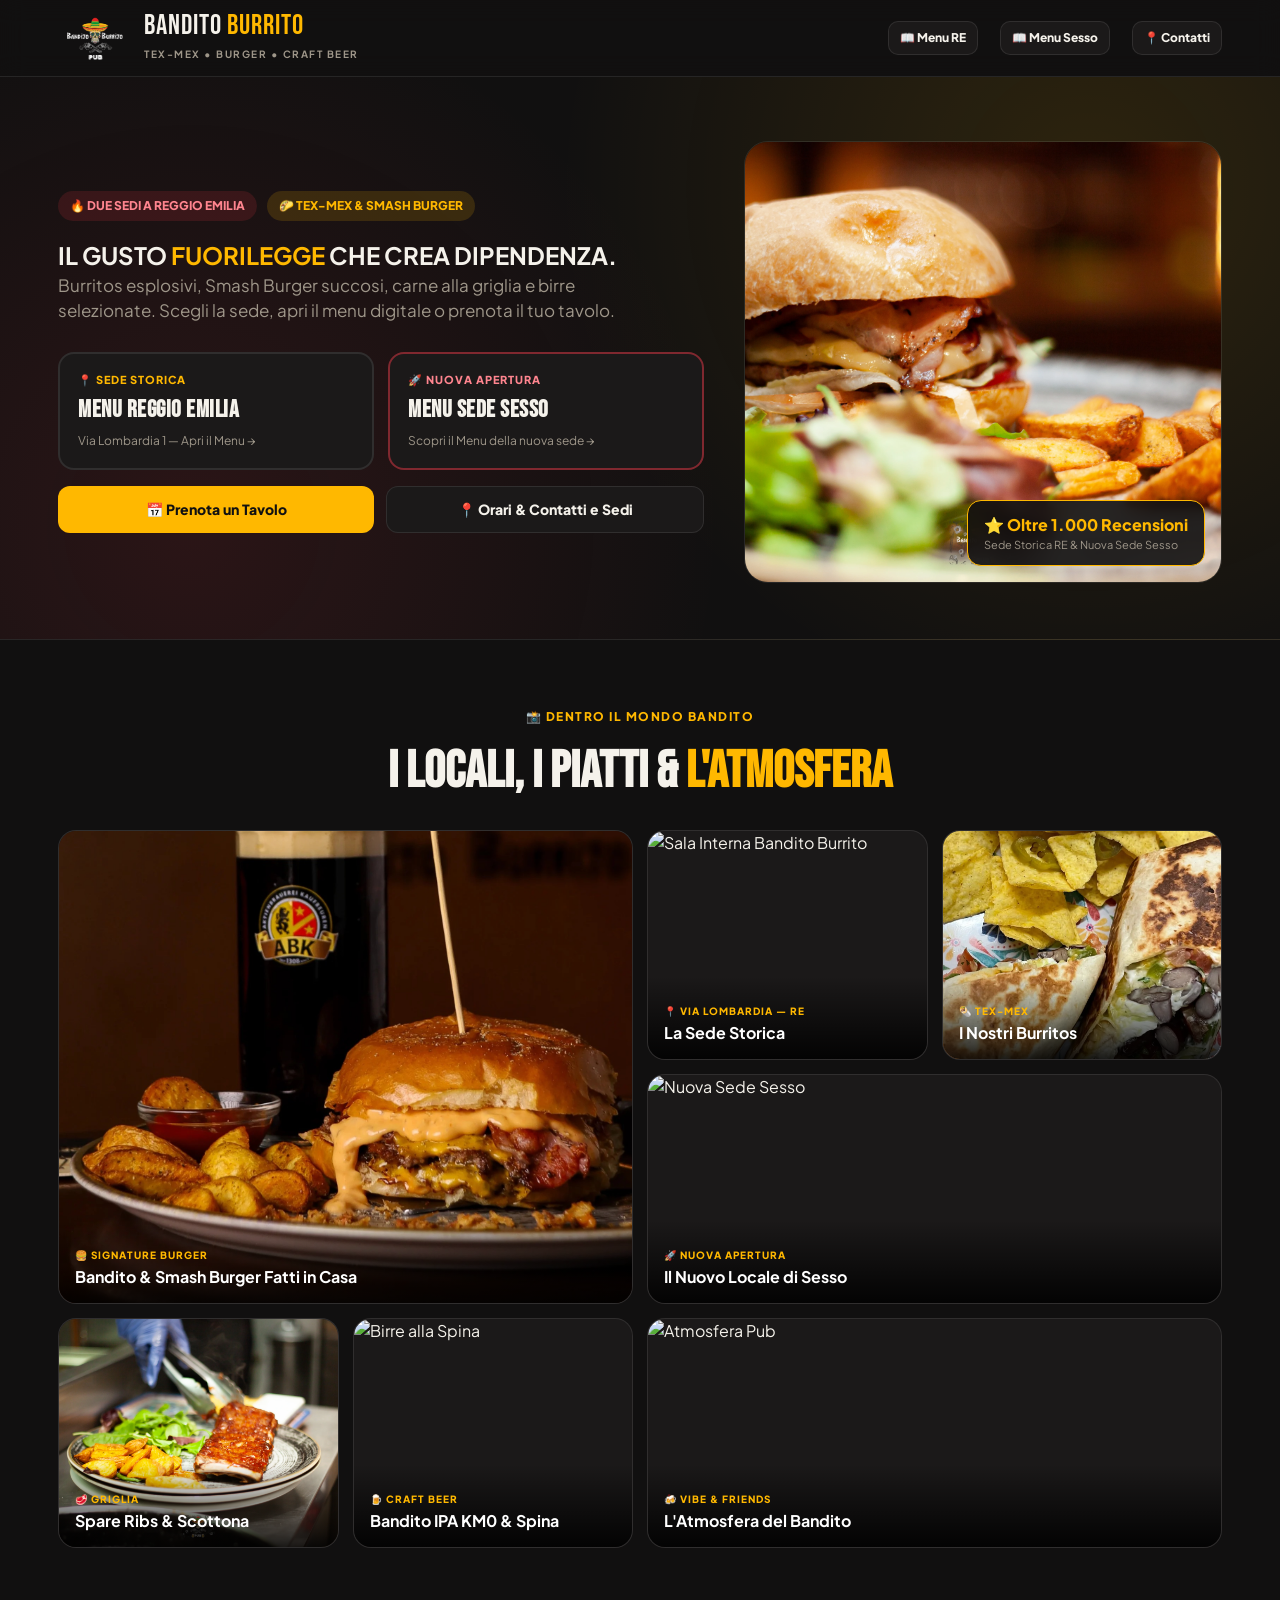
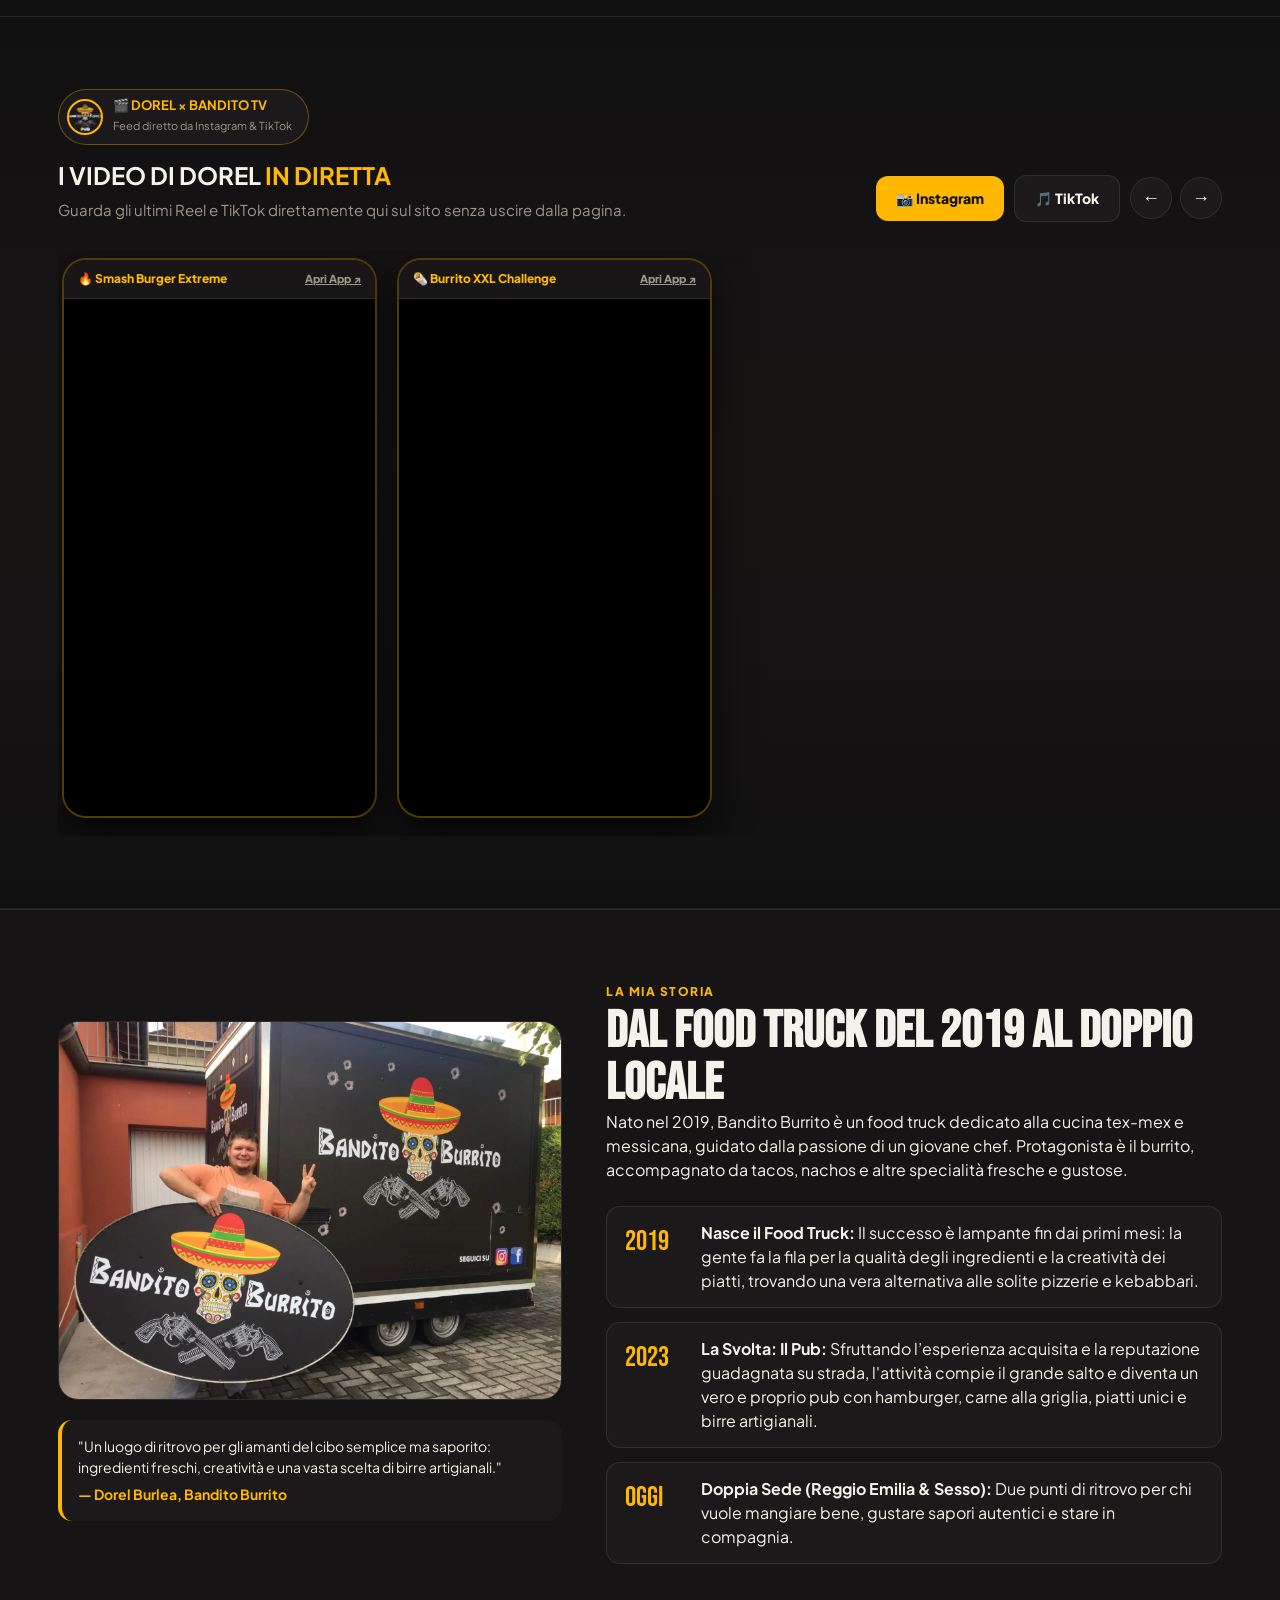
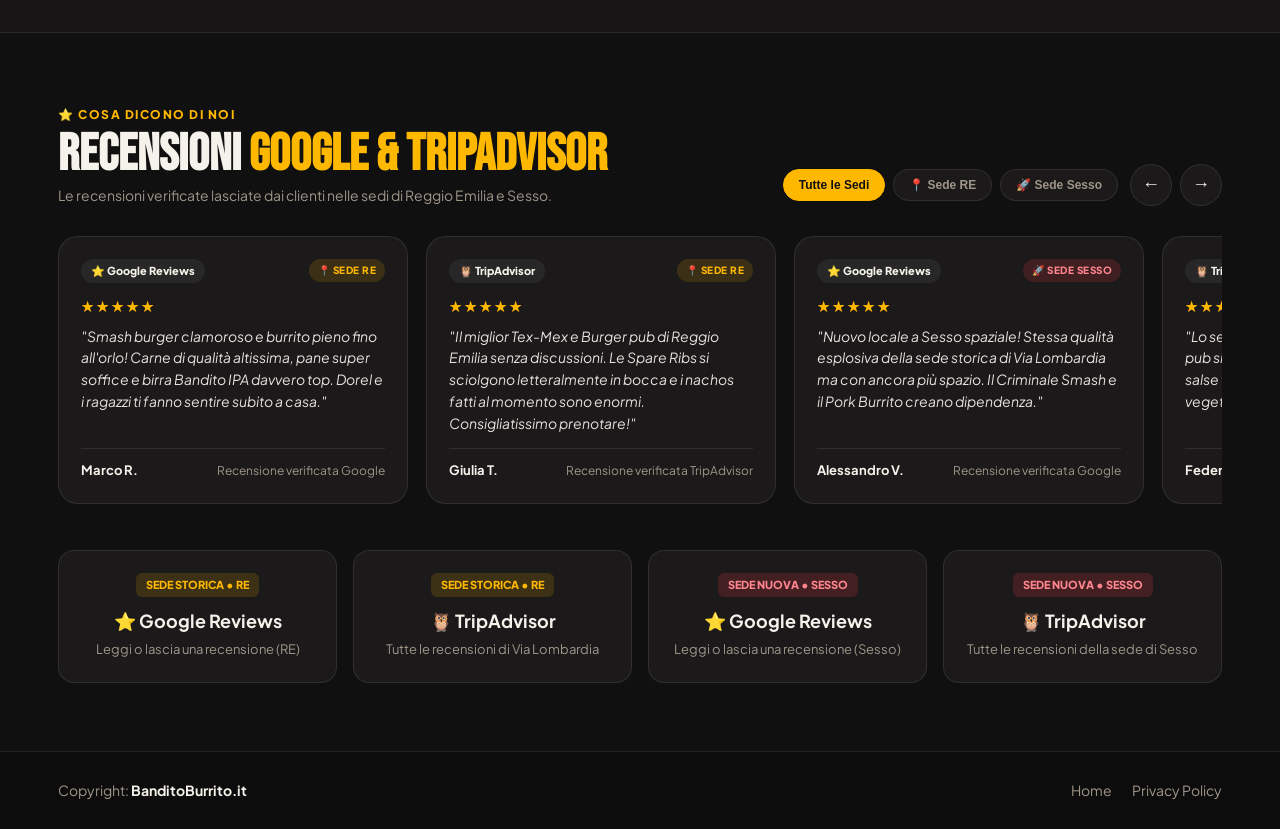
==== index.html @ fecb00ba "Add files via upload" ====
<!DOCTYPE html>
<html lang="it">
<head>
  <meta charset="UTF-8">
  <meta name="viewport" content="width=device-width, initial-scale=1.0">
  <title>Bandito Burrito | Tex-Mex, Burger & Craft Beer — Reggio Emilia & Sesso</title>
  <meta name="description" content="Bandito Burrito Pub: Burritos, Smash Burger e Birre Artigianali a Reggio Emilia e nella nuova sede di Sesso. Scopri i menu digitali.">

  <!-- Google Fonts -->
  <link rel="preconnect" href="https://fonts.googleapis.com">
  <link rel="preconnect" href="https://fonts.gstatic.com" crossorigin>
  <link href="https://fonts.googleapis.com/css2?family=Bebas+Neue&family=Plus+Jakarta+Sans:wght@400;600;700;800&display=swap" rel="stylesheet">

  <!-- CSS Principale -->
  <link rel="stylesheet" href="css/style.css">

  <style>
    /* 1. HERO POTENZIATA */
    .hero-restyle {
      padding: 64px 0 56px;
      border-bottom: 1px solid var(--border);
      background:
        radial-gradient(circle at 85% 20%, rgba(255, 184, 0, 0.12), transparent 45%),
        radial-gradient(circle at 15% 80%, rgba(230, 57, 70, 0.12), transparent 45%);
    }
    .hero-badges-row {
      display: flex;
      gap: 10px;
      flex-wrap: wrap;
      margin-bottom: 16px;
    }

    /* 2. GALLERIA BENTO CIBO & LOCALI */
    .bento-gallery {
      display: grid;
      grid-template-columns: repeat(4, 1fr);
      grid-auto-rows: 230px;
      gap: 14px;
    }
    .bento-item {
      position: relative;
      border-radius: 18px;
      overflow: hidden;
      border: 1px solid var(--border);
      background: var(--bg-card);
      cursor: pointer;
    }
    .bento-item.wide { grid-column: span 2; }
    .bento-item.tall { grid-row: span 2; }
    .bento-item img {
      width: 100%;
      height: 100%;
      object-fit: cover;
      transition: transform 0.35s ease;
    }
    .bento-item:hover img {
      transform: scale(1.06);
    }
    .bento-caption {
      position: absolute;
      inset: auto 0 0 0;
      padding: 28px 16px 14px;
      background: linear-gradient(0deg, rgba(0,0,0,0.88) 0%, transparent 100%);
      display: flex;
      flex-direction: column;
      gap: 2px;
    }
    .bento-caption small {
      font-size: 10px;
      font-weight: 800;
      color: var(--gold);
      letter-spacing: 1px;
      text-transform: uppercase;
    }
    .bento-caption strong {
      font-size: 16px;
      color: #fff;
    }

    /* LIGHTBOX FOTO A TUTTO SCHERMO */
    .lightbox-modal {
      position: fixed;
      inset: 0;
      background: rgba(0, 0, 0, 0.92);
      z-index: 400;
      display: grid;
      place-items: center;
      padding: 20px;
    }
    .lightbox-modal img {
      max-width: 92vw;
      max-height: 82vh;
      border-radius: 16px;
      border: 1px solid var(--gold);
      object-fit: contain;
    }
    .lightbox-close {
      position: absolute;
      top: 20px;
      right: 24px;
      background: var(--gold);
      color: #111;
      border: none;
      width: 42px;
      height: 42px;
      border-radius: 50%;
      font-size: 20px;
      font-weight: 900;
      cursor: pointer;
    }

    /* 3. DOREL LIVE EMBED STAGE */
    .reels-section {
      padding: 72px 0;
      background: linear-gradient(180deg, #111010 0%, #171414 50%, #111010 100%);
      border-top: 1px solid var(--border);
      border-bottom: 1px solid var(--border);
      overflow: hidden;
    }
    .influencer-header {
      display: flex;
      justify-content: space-between;
      align-items: flex-end;
      gap: 20px;
      flex-wrap: wrap;
      margin-bottom: 28px;
    }
    .creator-pill {
      display: inline-flex;
      align-items: center;
      gap: 10px;
      background: var(--bg-card);
      border: 1px solid rgba(255, 184, 0, 0.35);
      padding: 8px 16px 8px 8px;
      border-radius: 99px;
      margin-bottom: 12px;
    }
    .creator-avatar {
      width: 36px;
      height: 36px;
      border-radius: 50%;
      object-fit: cover;
      border: 2px solid var(--gold);
    }
    .creator-pill strong {
      font-size: 13px;
      color: var(--gold);
      display: block;
      line-height: 1.1;
    }
    .creator-pill span {
      font-size: 11px;
      color: var(--muted);
    }

    .reels-track {
      display: flex;
      gap: 20px;
      overflow-x: auto;
      scroll-snap-type: x mandatory;
      scrollbar-width: none;
      padding: 8px 4px 18px;
    }
    .reels-track::-webkit-scrollbar { display: none; }

    .social-embed-card {
      flex: 0 0 315px;
      height: 560px;
      border-radius: 24px;
      overflow: hidden;
      position: relative;
      background: #0d0c0c;
      border: 2px solid rgba(255, 184, 0, 0.28);
      scroll-snap-align: center;
      box-shadow: 0 18px 40px rgba(0, 0, 0, 0.65);
      display: flex;
      flex-direction: column;
      transition: transform 0.25s ease, border-color 0.25s ease;
    }
    .social-embed-card:hover {
      transform: translateY(-5px);
      border-color: var(--gold);
    }
    .embed-platform-bar {
      display: flex;
      justify-content: space-between;
      align-items: center;
      padding: 10px 14px;
      background: #181616;
      border-bottom: 1px solid var(--border);
      font-size: 12px;
      font-weight: 800;
      z-index: 2;
    }
    .embed-platform-bar span {
      color: var(--gold);
    }
    .embed-platform-bar a {
      font-size: 11px;
      color: var(--muted);
      text-decoration: underline;
    }
    .embed-frame-wrap {
      flex: 1;
      width: 100%;
      position: relative;
      overflow: hidden;
      background: #000;
    }
    .embed-frame-wrap iframe {
      width: 100%;
      height: 100%;
      border: 0;
      display: block;
    }
    .embed-frame-wrap blockquote.tiktok-embed {
      margin: 0 !important;
      padding: 0 !important;
      width: 100% !important;
      height: 100% !important;
      min-width: 100% !important;
      max-width: 100% !important;
      border: none !important;
    }

    .reels-nav-btns {
      display: flex;
      gap: 8px;
    }
    .reel-arrow {
      width: 42px;
      height: 42px;
      border-radius: 50%;
      border: 1px solid var(--border);
      background: var(--bg-card);
      color: var(--text);
      font-size: 18px;
      cursor: pointer;
      transition: 0.2s;
    }
    .reel-arrow:hover {
      border-color: var(--gold);
      color: var(--gold);
    }

    /* 5. SLIDER RECENSIONI GOOGLE & TRIPADVISOR */
    .reviews-slider-head {
      display: flex;
      justify-content: space-between;
      align-items: flex-end;
      gap: 20px;
      flex-wrap: wrap;
      margin-bottom: 24px;
    }
    .reviews-filter-pills {
      display: flex;
      gap: 8px;
      flex-wrap: wrap;
    }
    .rev-pill-btn {
      background: var(--bg-card);
      color: var(--muted);
      border: 1px solid var(--border);
      padding: 8px 15px;
      border-radius: 99px;
      font-size: 12px;
      font-weight: 800;
      cursor: pointer;
      transition: 0.2s;
    }
    .rev-pill-btn.active,
    .rev-pill-btn:hover {
      background: var(--gold);
      color: #111;
      border-color: var(--gold);
    }

    .reviews-carousel-track {
      display: flex;
      gap: 18px;
      overflow-x: auto;
      scroll-snap-type: x mandatory;
      scrollbar-width: none;
      padding: 6px 2px 18px;
    }
    .reviews-carousel-track::-webkit-scrollbar { display: none; }

    .review-slide-card {
      flex: 0 0 350px;
      background: var(--bg-card);
      border: 1px solid var(--border);
      border-radius: 20px;
      padding: 22px;
      scroll-snap-align: start;
      display: flex;
      flex-direction: column;
      justify-content: space-between;
      gap: 14px;
      transition: transform 0.2s ease, border-color 0.2s ease;
    }
    .review-slide-card:hover {
      transform: translateY(-4px);
      border-color: rgba(255, 184, 0, 0.45);
    }
    .rev-card-top {
      display: flex;
      justify-content: space-between;
      align-items: flex-start;
      gap: 10px;
    }
    .rev-source-badge {
      display: inline-flex;
      align-items: center;
      gap: 6px;
      font-size: 11px;
      font-weight: 800;
      padding: 4px 10px;
      border-radius: 99px;
      background: rgba(255, 255, 255, 0.06);
      color: var(--text);
    }
    .rev-sede-tag {
      font-size: 10px;
      font-weight: 800;
      padding: 4px 9px;
      border-radius: 99px;
      background: rgba(255, 184, 0, 0.14);
      color: var(--gold);
      text-transform: uppercase;
      letter-spacing: 0.5px;
    }
    .rev-sede-tag.sesso {
      background: rgba(230, 57, 70, 0.18);
      color: #ff858f;
    }
    .rev-stars {
      color: var(--gold);
      font-size: 15px;
      letter-spacing: 2px;
    }
    .rev-text {
      font-size: 14px;
      color: #e6e1dc;
      line-height: 1.55;
      font-style: italic;
    }
    .rev-author {
      display: flex;
      justify-content: space-between;
      align-items: center;
      border-top: 1px solid var(--border);
      padding-top: 12px;
      font-size: 12px;
    }
    .rev-author strong {
      color: var(--text);
      font-size: 13px;
    }
    .rev-author span {
      color: var(--muted);
    }

@media (max-width: 860px) {
      .hero-restyle {
        padding: 32px 0 36px;
        text-align: center;
      }

      /* 1. HERO CENTRATA SU MOBILE */
      .hero-badges-row {
        justify-content: center;
      }
      .hero-restyle .hero-lead {
        margin-left: auto;
        margin-right: auto;
      }
      .location-cards-hero .loc-hero-btn {
        text-align: center;
        align-items: center;
      }

      /* 2. HEADER VIDEO DI DOREL CENTRATO SU MOBILE */
      .influencer-header {
        flex-direction: column;
        align-items: center;
        text-align: center;
      }
      .influencer-header > div {
        display: flex;
        flex-direction: column;
        align-items: center;
        justify-content: center;
        width: 100%;
      }
      .creator-pill {
        text-align: left;
      }

      /* 3. LA STORIA: TESTO SOPRA E FOTO SOTTO, SOLO TITOLI CENTRATI */
      .story-grid {
        display: flex !important;
        flex-direction: column;
        gap: 28px;
      }
      .story-text {
        order: 1;
      }
      .story-media {
        order: 2;
      }
      .story-text .section-tag,
      .story-text h2 {
        display: block;
        text-align: center;
        margin-left: auto;
        margin-right: auto;
      }

      /* 4. HEADER RECENSIONI CENTRATO SU MOBILE */
      .reviews-slider-head {
        flex-direction: column;
        align-items: center;
        text-align: center;
      }
      .reviews-slider-head > div {
        display: flex;
        flex-direction: column;
        align-items: center;
        justify-content: center;
        width: 100%;
      }
      .reviews-filter-pills {
        justify-content: center;
      }

      /* 5. GALLERIA, REELS E RECENSIONI */
      .bento-gallery {
        grid-template-columns: repeat(2, 1fr);
        grid-auto-rows: 175px;
      }
      .bento-item.wide { grid-column: span 2; }
      .bento-item.tall { grid-row: span 1; }
      .reels-nav-btns { display: none; }
      .social-embed-card {
        flex: 0 0 290px;
        height: 520px;
      }
      .review-slide-card {
        flex: 0 0 295px;
      }
    }
  </style>
</head>
<body>

  <!-- HEADER (SOLO MENU RE, MENU SESSO, CONTATTI) -->
  <header class="site-header">
    <div class="container nav-inner">
      <a href="index.html" class="brand">
        <img src="images/picwish_ew.webp" alt="Bandito Burrito Logo" class="brand-logo">
        <div class="brand-text">
          <span class="brand-title">BANDITO <em>BURRITO</em></span>
          <span class="brand-sub">TEX-MEX • BURGER • CRAFT BEER</span>
        </div>
      </a>

      <!-- Navigazione Desktop -->
      <nav class="main-nav">
        <a href="menu-sede1.html" class="qr-nav-btn">📖 Menu RE</a>
        <a href="menu-sede2.html" class="qr-nav-btn">📖 Menu Sesso</a>
        <a href="contatti.html" class="qr-nav-btn">📍 Contatti</a>
      </nav>

      <!-- Navigazione Mobile centrata -->
      <div class="mobile-top-links">
        <a href="menu-sede1.html" class="qr-nav-btn">📖 Menu RE</a>
        <a href="menu-sede2.html" class="qr-nav-btn">📖 Menu Sesso</a>
        <a href="contatti.html" class="qr-nav-btn">📍 Contatti</a>
      </div>
    </div>
  </header>

  <!-- 1. HERO PRINCIPALE ("IL GUSTO FUORILEGGE...") -->
  <section class="hero-restyle">
    <div class="container hero-grid">
      <div>
        <div class="hero-badges-row">
          <span class="eyebrow" style="margin-bottom:0;">🔥 DUE SEDI A REGGIO EMILIA</span>
          <span class="eyebrow" style="margin-bottom:0; background:rgba(255,184,0,0.15); color:var(--gold);">🌮 TEX-MEX & SMASH BURGER</span>
        </div>

        <h1>IL GUSTO <span class="text-gold">FUORILEGGE</span> CHE CREA DIPENDENZA.</h1>
        <p class="hero-lead">
          Burritos esplosivi, Smash Burger succosi, carne alla griglia e birre selezionate. Scegli la sede, apri il menu digitale o prenota il tuo tavolo.
        </p>

        <!-- Scelta rapida Menu delle 2 Sedi -->
        <div class="location-cards-hero">
          <a href="menu-sede1.html" class="loc-hero-btn">
            <span class="loc-tag">📍 SEDE STORICA</span>
            <strong>MENU REGGIO EMILIA</strong>
            <small>Via Lombardia 1 — Apri il Menu →</small>
          </a>

          <a href="menu-sede2.html" class="loc-hero-btn loc-new">
            <span class="loc-tag" style="color:#ff858f;">🚀 NUOVA APERTURA</span>
            <strong>MENU SEDE SESSO</strong>
            <small>Scopri il Menu della nuova sede →</small>
          </a>
        </div>

        <!-- Pulsante diretto a Contatti & Prenotazioni -->
        <div style="margin-top: 16px; display: flex; gap: 12px; flex-wrap: wrap;">
          <a href="contatti.html#prenota-form" class="btn btn-gold" style="flex: 1; min-width: 220px;">
            📅 Prenota un Tavolo
          </a>
          <a href="contatti.html" class="btn btn-outline" style="flex: 1; min-width: 180px;">
            📍 Orari & Contatti e Sedi
          </a>
        </div>
      </div>

      <div class="hero-img-box">
        <img src="images/burger_home.webp" alt="Bandito Smash Burger & Burrito">
        <div class="floating-badge">
          <span>⭐ Oltre 1.000 Recensioni</span>
          <small>Sede Storica RE & Nuova Sede Sesso</small>
        </div>
      </div>
    </div>
  </section>

  <!-- 2. BENTO GALLERY: I LOCALI, I PIATTI & L'ATMOSFERA -->
  <section class="section" id="galleria">
    <div class="container">
      <div class="section-header center">
        <span class="section-tag">📸 DENTRO IL MONDO BANDITO</span>
        <h2>I LOCALI, I PIATTI & <span class="text-gold">L'ATMOSFERA</span></h2>
      </div>

      <div class="bento-gallery" id="bento-gallery">
        <div class="bento-item wide tall" data-gcat="food">
          <img src="images/smash_burger.webp" alt="Bandito Smash Burger" loading="lazy">
          <div class="bento-caption">
            <small>🍔 SIGNATURE BURGER</small>
            <strong>Bandito & Smash Burger Fatti in Casa</strong>
          </div>
        </div>

        <div class="bento-item" data-gcat="locali">
          <img src="https://images.unsplash.com/photo-1514933651103-005eec06c04b?auto=format&fit=crop&w=700&q=80" alt="Sala Interna Bandito Burrito" loading="lazy">
          <div class="bento-caption">
            <small>📍 VIA LOMBARDIA — RE</small>
            <strong>La Sede Storica</strong>
          </div>
        </div>

        <div class="bento-item" data-gcat="food">
          <img src="images/burrito_home.webp" alt="Pork Burrito" loading="lazy">
          <div class="bento-caption">
            <small>🌯 TEX-MEX</small>
            <strong>I Nostri Burritos</strong>
          </div>
        </div>

        <div class="bento-item wide" data-gcat="locali">
          <img src="https://images.unsplash.com/photo-1555396273-367ea4eb4db5?auto=format&fit=crop&w=900&q=80" alt="Nuova Sede Sesso" loading="lazy">
          <div class="bento-caption">
            <small>🚀 NUOVA APERTURA</small>
            <strong>Il Nuovo Locale di Sesso</strong>
          </div>
        </div>

        <div class="bento-item" data-gcat="food">
          <img src="images/spare_ribs.webp" alt="Spare Ribs alla Griglia" loading="lazy">
          <div class="bento-caption">
            <small>🥩 GRIGLIA</small>
            <strong>Spare Ribs & Scottona</strong>
          </div>
        </div>

        <div class="bento-item" data-gcat="food">
          <img src="https://images.unsplash.com/photo-1535958636474-b021ee887b13?auto=format&fit=crop&w=700&q=80" alt="Birre alla Spina" loading="lazy">
          <div class="bento-caption">
            <small>🍺 CRAFT BEER</small>
            <strong>Bandito IPA KM0 & Spina</strong>
          </div>
        </div>

        <div class="bento-item wide" data-gcat="locali">
          <img src="https://images.unsplash.com/photo-1572116469696-31de0f17cc34?auto=format&fit=crop&w=900&q=80" alt="Atmosfera Pub" loading="lazy">
          <div class="bento-caption">
            <small>🍻 VIBE & FRIENDS</small>
            <strong>L'Atmosfera del Bandito</strong>
          </div>
        </div>
      </div>
    </div>
  </section>

  <!-- 3. I VIDEO DI DOREL IN DIRETTA -->
  <section class="reels-section" id="social-reels">
    <div class="container">
      <div class="influencer-header">
        <div>
          <div class="creator-pill">
            <img src="images/picwish_ew.webp" alt="Dorel" class="creator-avatar">
            <div>
              <strong>🎬 DOREL × BANDITO TV</strong>
              <span>Feed diretto da Instagram & TikTok</span>
            </div>
          </div>
          <h2>I VIDEO DI DOREL <span class="text-gold">IN DIRETTA</span></h2>
          <p style="color: var(--muted); max-width: 580px; font-size: 15px; margin-top: 6px;">
            Guarda gli ultimi Reel e TikTok direttamente qui sul sito senza uscire dalla pagina.
          </p>
        </div>

        <div style="display: flex; align-items: center; gap: 10px; flex-wrap: wrap;">
          <a href="https://instagram.com/banditoburrito_re" target="_blank" rel="noopener" class="btn btn-gold">
            📸 Instagram
          </a>
          <a href="https://www.tiktok.com/@banditoburritopub" target="_blank" rel="noopener" class="btn btn-outline">
            🎵 TikTok
          </a>
          <div class="reels-nav-btns">
            <button class="reel-arrow" id="reel-prev" aria-label="Precedente">←</button>
            <button class="reel-arrow" id="reel-next" aria-label="Successivo">→</button>
          </div>
        </div>
      </div>

      <!-- CAROSELLO POPOLATO AUTOMATICAMENTE DAI LINK INSTAGRAM / TIKTOK -->
      <div class="reels-track" id="reels-track"></div>
    </div>
  </section>

  <!-- 4. LA STORIA -->
<!-- 4. LA STORIA -->
  <section class="section section-alt" id="storia">
    <div class="container story-grid">
      <div class="story-media">
        <img src="images/food_truck.webp?auto=format&fit=crop&w=800&q=80" alt="La storia di Bandito Burrito">
        <div class="story-quote">
          "Un luogo di ritrovo per gli amanti del cibo semplice ma saporito: ingredienti freschi, creatività e una vasta scelta di birre artigianali."
          <strong>— Dorel Burlea, Bandito Burrito</strong>
        </div>
      </div>

      <div class="story-text">
        <span class="section-tag">LA MIA STORIA</span>
        <h2>DAL FOOD TRUCK DEL 2019 AL DOPPIO LOCALE</h2>
        <p style="margin-bottom: 12px;">
Nato nel 2019, Bandito Burrito è un food truck dedicato alla cucina tex-mex e messicana, guidato dalla passione di un giovane chef. Protagonista è il burrito, accompagnato da tacos, nachos e altre specialità fresche e gustose.
        </p>

        <div class="timeline-steps">
          <div class="t-step">
            <span class="t-year">2019</span>
            <div>
              <p><strong>Nasce il Food Truck: </strong>Il successo è lampante fin dai primi mesi: la gente fa la fila per la qualità degli ingredienti e la creatività dei piatti, trovando una vera alternativa alle solite pizzerie e kebabbari.</p>
            </div>
          </div>
          <div class="t-step">
            <span class="t-year">2023</span>
            <div>
              <p> <strong>La Svolta: Il Pub: </strong>Sfruttando l’esperienza acquisita e la reputazione guadagnata su strada, l'attività compie il grande salto e diventa un vero e proprio pub con hamburger, carne alla griglia, piatti unici e birre artigianali.</p>
            </div>
          </div>
          <div class="t-step">
            <span class="t-year">OGGI</span>
            <div>
              <p><strong>Doppia Sede (Reggio Emilia & Sesso): </strong>Due punti di ritrovo per chi vuole mangiare bene, gustare sapori autentici e stare in compagnia.</p>
            </div>
          </div>
          </div>
        </div>
      </div>
    </div>
  </section>

  <!-- 5. SLIDER RECENSIONI VERE (GOOGLE & TRIPADVISOR - REGGIO EMILIA & SESSO) -->
  <section class="section" id="recensioni">
    <div class="container">
      <div class="reviews-slider-head">
        <div>
          <span class="section-tag">⭐ COSA DICONO DI NOI</span>
          <h2>RECENSIONI <span class="text-gold">GOOGLE & TRIPADVISOR</span></h2>
          <p style="color: var(--muted); font-size: 14px; margin-top: 4px;">
            Le recensioni verificate lasciate dai clienti nelle sedi di Reggio Emilia e Sesso.
          </p>
        </div>

        <div style="display: flex; align-items: center; gap: 12px; flex-wrap: wrap;">
          <div class="reviews-filter-pills">
            <button class="rev-pill-btn active" data-rfilter="all">Tutte le Sedi</button>
            <button class="rev-pill-btn" data-rfilter="re">📍 Sede RE</button>
            <button class="rev-pill-btn" data-rfilter="sesso">🚀 Sede Sesso</button>
          </div>
          <div class="reels-nav-btns">
            <button class="reel-arrow" id="rev-prev" aria-label="Precedente">←</button>
            <button class="reel-arrow" id="rev-next" aria-label="Successivo">→</button>
          </div>
        </div>
      </div>

      <!-- Carosello Slide Recensioni -->
      <div class="reviews-carousel-track" id="reviews-track"></div>

      <!-- Pulsanti diretti alle pagine ufficiali Google e TripAdvisor delle 2 sedi -->
      <div class="reviews-4-grid" style="margin-top: 28px;">
        <a href="https://g.page/r/Ce8_iWChal__EBM/review" target="_blank" rel="noopener" class="social-card">
          <span class="loc-pill">SEDE STORICA • RE</span>
          <strong>⭐ Google Reviews</strong>
          <span>Leggi o lascia una recensione (RE)</span>
        </a>

        <a href="https://www.tripadvisor.it/Restaurant_Review-g194875-d25554077-Reviews-Bandito_Burrito_Pub-Reggio_Emilia_Province_of_Reggio_Emilia_Emilia_Romagna.html" target="_blank" rel="noopener" class="social-card">
          <span class="loc-pill">SEDE STORICA • RE</span>
          <strong>🦉 TripAdvisor</strong>
          <span>Tutte le recensioni di Via Lombardia</span>
        </a>

        <a href="contatti.html" class="social-card">
          <span class="loc-pill pill-chili">SEDE NUOVA • SESSO</span>
          <strong>⭐ Google Reviews</strong>
          <span>Leggi o lascia una recensione (Sesso)</span>
        </a>

        <a href="contatti.html" class="social-card">
          <span class="loc-pill pill-chili">SEDE NUOVA • SESSO</span>
          <strong>🦉 TripAdvisor</strong>
          <span>Tutte le recensioni della sede di Sesso</span>
        </a>
      </div>
    </div>
  </section>

  <!-- LIGHTBOX PER INGRANDIRE LE FOTO DELLA GALLERIA -->
  <div id="gallery-lightbox" class="lightbox-modal hidden">
    <button class="lightbox-close" id="lightbox-close">✕</button>
    <img id="lightbox-img" src="" alt="Foto ingrandita">
  </div>

<!-- FOOTER CON SOLO HOME E PRIVACY POLICY -->
  <footer class="site-footer" style="padding: 28px 0; border-top: 1px solid var(--border); background: #0d0c0c; font-size: 14px; color: var(--muted);">
    <div class="container footer-inner" style="display: flex; justify-content: space-between; align-items: center; flex-wrap: wrap; gap: 16px;">
      <div>Copyright: <strong style="color: var(--text);">BanditoBurrito.it</strong></div>
      <div class="footer-links" style="display: flex; gap: 20px; align-items: center;">
        <a href="index.html">Home</a>
        <a href="https://www.iubenda.com/privacy-policy/90189683" target="_blank" rel="noopener">Privacy Policy</a>
      </div>
    </div>
  </footer>

  <script src="js/menu-engine.js"></script>
  <script>
    // URL diretti ai tab "SOCIAL" e "RECENSIONI" dello stesso Google Sheet del menu
    const SOCIAL_SHEET_CSV_URL  = `https://docs.google.com/spreadsheets/d/${DEFAULT_SHEET_KEY}/gviz/tq?tqx=out:csv&sheet=SOCIAL`;
    const REVIEWS_SHEET_CSV_URL = `https://docs.google.com/spreadsheets/d/${DEFAULT_SHEET_KEY}/gviz/tq?tqx=out:csv&sheet=RECENSIONI`;

    // Video di emergenza se il tab SOCIAL non è raggiungibile
    const FALLBACK_SOCIAL_VIDEOS = [
      { title: '🔥 Smash Burger Extreme', url: 'https://www.instagram.com/reel/Dfrp6O8udYQ/' },
      { title: '🌯 Burrito XXL Challenge', url: 'https://www.instagram.com/reel/DfR8En_OEiP/' }
    ];

    // Recensioni di emergenza se il tab RECENSIONI non è ancora stato creato
    const FALLBACK_REVIEWS = [
      {
        author: 'Marco R.',
        source: 'Google',
        sede: 're',
        sedeLabel: '📍 Sede RE',
        date: 'Recensione verificata Google',
        text: 'Smash burger clamoroso e burrito pieno fino all\'orlo! Carne di qualità altissima, pane super soffice e birra Bandito IPA davvero top. Dorel e i ragazzi ti fanno sentire subito a casa.'
      },
      {
        author: 'Giulia T.',
        source: 'TripAdvisor',
        sede: 're',
        sedeLabel: '📍 Sede RE',
        date: 'Recensione verificata TripAdvisor',
        text: 'Il miglior Tex-Mex e Burger pub di Reggio Emilia senza discussioni. Le Spare Ribs si sciolgono letteralmente in bocca e i nachos fatti al momento sono enormi. Consigliatissimo prenotare!'
      },
      {
        author: 'Alessandro V.',
        source: 'Google',
        sede: 'sesso',
        sedeLabel: '🚀 Sede Sesso',
        date: 'Recensione verificata Google',
        text: 'Nuovo locale a Sesso spaziale! Stessa qualità esplosiva della sede storica di Via Lombardia ma con ancora più spazio. Il Criminale Smash e il Pork Burrito creano dipendenza.'
      },
      {
        author: 'Federica M.',
        source: 'TripAdvisor',
        sede: 're',
        sedeLabel: '📍 Sede RE',
        date: 'Recensione verificata TripAdvisor',
        text: 'Lo seguivo fin dai tempi del Food Truck e nel pub si sono superati. Porzioni abbondanti, salse fatte in casa e opzioni senza glutine e vegetariane curate benissimo.'
      },
      {
        author: 'Davide B.',
        source: 'Google',
        sede: 'sesso',
        sedeLabel: '🚀 Sede Sesso',
        date: 'Recensione verificata Google',
        text: 'Atmosfera pazzesca nella nuova sede di Sesso! Servizio velocissimo anche di sabato sera, menu digitale comodissimo al tavolo e carne alla griglia cotta alla perfezione.'
      },
      {
        author: 'Matteo C.',
        source: 'TripAdvisor',
        sede: 're',
        sedeLabel: '📍 Sede RE',
        date: 'Recensione verificata TripAdvisor',
        text: 'Se amate i sapori decisi questo è il posto giusto. Burrito bello carico, jalapeños freschi e selezione di birre artigianali che si abbina benissimo. Torneremo sicuramente!'
      }
    ];

    let ALL_REVIEWS = [...FALLBACK_REVIEWS];

    // Parser generico per una riga CSV con gestione virgolette
    function splitCSVLine(line) {
      const cols = [];
      let cur = '', inQuotes = false;
      for (let i = 0; i < line.length; i++) {
        const ch = line[i];
        if (ch === '"' && line[i + 1] === '"') { cur += '"'; i++; }
        else if (ch === '"') { inQuotes = !inQuotes; }
        else if (ch === ',' && !inQuotes) { cols.push(cur.trim()); cur = ''; }
        else { cur += ch; }
      }
      cols.push(cur.trim());
      return cols.map(c => c.replace(/^"|"$/g, '').trim());
    }

    // --- GESTIONE RECENSIONI DA GOOGLE SHEET (TAB: RECENSIONI) ---
    function parseReviewsCSV(text) {
      const lines = text.trim().split(/\r?\n/);
      return lines.slice(1).map(line => {
        const cols = splitCSVLine(line);
        const author = cols[0] || 'Cliente Bandito';
        const rawSource = (cols[1] || 'Google').toLowerCase();
        const source = rawSource.includes('trip') ? 'TripAdvisor' : 'Google';

        const rawSede = (cols[2] || 'RE').toLowerCase();
        const sede = rawSede.includes('sesso') || rawSede.includes('2') ? 'sesso' : 're';
        const sedeLabel = sede === 'sesso' ? '🚀 Sede Sesso' : '📍 Sede RE';

        const reviewText = cols[3] || '';
        const visRaw = (cols[4] || 'vero').toLowerCase();
        const disp = !['falso', 'false', '0', 'no'].includes(visRaw);

        return {
          author,
          source,
          sede,
          sedeLabel,
          date: `Recensione verificata ${source}`,
          text: reviewText,
          disp
        };
      }).filter(r => r.text.length > 5 && r.disp);
    }

    async function fetchSheetReviews() {
      try {
        const res = await fetch(REVIEWS_SHEET_CSV_URL, { cache: 'no-store' });
        if (!res.ok) throw new Error(`HTTP ${res.status}`);
        const csvText = await res.text();
        const parsed = parseReviewsCSV(csvText);
        if (!parsed.length) throw new Error('Tab RECENSIONI vuoto o non valido');
        return parsed;
      } catch (err) {
        console.warn('Uso recensioni di fallback (tab RECENSIONI non ancora attivo):', err);
        return FALLBACK_REVIEWS;
      }
    }

    function renderReviewsCarousel(filterSede = 'all') {
      const revTrack = document.getElementById('reviews-track');
      if (!revTrack) return;

      const list = filterSede === 'all'
        ? ALL_REVIEWS
        : ALL_REVIEWS.filter(r => r.sede === filterSede);

      revTrack.innerHTML = list.map(r => {
        const sourceIcon = r.source === 'Google' ? '⭐ Google Reviews' : '🦉 TripAdvisor';
        const sedeClass = r.sede === 'sesso' ? 'rev-sede-tag sesso' : 'rev-sede-tag';
        return `
          <article class="review-slide-card">
            <div>
              <div class="rev-card-top">
                <span class="rev-source-badge">${sourceIcon}</span>
                <span class="${sedeClass}">${r.sedeLabel}</span>
              </div>
              <div class="rev-stars" style="margin: 12px 0 8px;">★★★★★</div>
              <p class="rev-text">"${r.text}"</p>
            </div>
            <div class="rev-author">
              <strong>${r.author}</strong>
              <span>${r.date}</span>
            </div>
          </article>
        `;
      }).join('');
    }

    // --- GESTIONE VIDEO SOCIAL DA GOOGLE SHEET (TAB: SOCIAL) ---
    function parseSocialCSV(text) {
      const lines = text.trim().split(/\r?\n/);
      return lines.slice(1).map(line => {
        const cols = splitCSVLine(line);
        const title = cols[0] || '';
        const url = cols[1] || '';
        const visRaw = (cols[2] || 'vero').toLowerCase();
        const disp = !['falso', 'false', '0', 'no'].includes(visRaw);
        return { title, url, disp };
      }).filter(item => item.url && item.url.startsWith('http') && item.disp);
    }

    async function fetchSocialVideos() {
      try {
        const res = await fetch(SOCIAL_SHEET_CSV_URL, { cache: 'no-store' });
        if (!res.ok) throw new Error(`HTTP ${res.status}`);
        const csvText = await res.text();
        const parsed = parseSocialCSV(csvText);
        if (!parsed.length) throw new Error('Nessun video valido nel tab SOCIAL');
        return parsed;
      } catch (err) {
        console.warn('Tab SOCIAL non trovato o vuoto, uso video di fallback:', err);
        return FALLBACK_SOCIAL_VIDEOS;
      }
    }

    function extractTikTokVideoId(rawUrl) {
      const match = rawUrl.match(/\/video\/(\d+)/) || rawUrl.match(/\/v\/(\d+)/);
      return match ? match[1] : null;
    }

    async function buildSocialEmbedCard(item) {
      const rawUrl = item.url.trim();
      const igMatch = rawUrl.match(/instagram\.com\/(?:p|reel|reels)\/([a-zA-Z0-9_-]+)/);
      const ttId = extractTikTokVideoId(rawUrl);

      if (igMatch && igMatch[1]) {
        const embedSrc = `https://www.instagram.com/reel/${igMatch[1]}/embed/`;
        return `
          <article class="social-embed-card">
            <div class="embed-platform-bar">
              <span>${item.title || '📸 Instagram Reel'}</span>
              <a href="${rawUrl}" target="_blank" rel="noopener">Apri App ↗</a>
            </div>
            <div class="embed-frame-wrap">
              <iframe
                src="${embedSrc}"
                loading="lazy"
                allowtransparency="true"
                allow="encrypted-media; autoplay; fullscreen"
                scrolling="no">
              </iframe>
            </div>
          </article>
        `;
      }

      if (ttId) {
        return `
          <article class="social-embed-card">
            <div class="embed-platform-bar">
              <span>${item.title || '🎵 TikTok Video'}</span>
              <a href="${rawUrl}" target="_blank" rel="noopener">Apri App ↗</a>
            </div>
            <div class="embed-frame-wrap">
              <blockquote class="tiktok-embed" cite="${rawUrl}" data-video-id="${ttId}">
                <section>
                  <a target="_blank" href="${rawUrl}">Guarda su TikTok</a>
                </section>
              </blockquote>
            </div>
          </article>
        `;
      }

      return `
        <article class="social-embed-card">
          <div class="embed-platform-bar">
            <span>${item.title || '🎵 Video Social'}</span>
            <a href="${rawUrl}" target="_blank" rel="noopener">Apri App ↗</a>
          </div>
          <div class="embed-frame-wrap" style="display:grid;place-items:center;padding:24px;text-align:center;">
            <a href="${rawUrl}" target="_blank" rel="noopener" class="btn btn-gold">▶ Guarda Video</a>
          </div>
        </article>
      `;
    }

    document.addEventListener('DOMContentLoaded', async () => {
      // 1. Mostra subito il fallback e poi aggiorna dal tab RECENSIONI di Google Sheets
      renderReviewsCarousel('all');
      ALL_REVIEWS = await fetchSheetReviews();
      const activeFilter = document.querySelector('.rev-pill-btn.active')?.dataset.rfilter || 'all';
      renderReviewsCarousel(activeFilter);

      document.querySelectorAll('.rev-pill-btn').forEach(btn => {
        btn.addEventListener('click', () => {
          document.querySelectorAll('.rev-pill-btn').forEach(b => b.classList.remove('active'));
          btn.classList.add('active');
          renderReviewsCarousel(btn.dataset.rfilter);
        });
      });

      const revTrack = document.getElementById('reviews-track');
      document.getElementById('rev-prev')?.addEventListener('click', () => {
        revTrack?.scrollBy({ left: -365, behavior: 'smooth' });
      });
      document.getElementById('rev-next')?.addEventListener('click', () => {
        revTrack?.scrollBy({ left: 365, behavior: 'smooth' });
      });

      // 2. Carica i video di Dorel dal tab SOCIAL del Google Sheet
      const track = document.getElementById('reels-track');
      if (track) {
        const videos = await fetchSocialVideos();
        const cards = await Promise.all(videos.map(buildSocialEmbedCard));
        track.innerHTML = cards.join('');

        if (track.querySelector('.tiktok-embed')) {
          const oldScript = document.getElementById('tiktok-embed-sdk');
          if (oldScript) oldScript.remove();
          const ttScript = document.createElement('script');
          ttScript.id = 'tiktok-embed-sdk';
          ttScript.src = 'https://www.tiktok.com/embed.js';
          ttScript.async = true;
          document.body.appendChild(ttScript);
        }
      }

      // 3. Scomparsa Header allo scroll in giù / Ricomparsa in su
      const siteHeader = document.querySelector('.site-header');
      let lastScrollY = window.scrollY;
      window.addEventListener('scroll', () => {
        if (!siteHeader) return;
        const currentScrollY = window.scrollY;
        if (currentScrollY <= 80) {
          siteHeader.classList.remove('header-hidden');
        } else if (currentScrollY - lastScrollY > 10) {
          siteHeader.classList.add('header-hidden');
        } else if (lastScrollY - currentScrollY > 10) {
          siteHeader.classList.remove('header-hidden');
        }
        lastScrollY = currentScrollY;
      }, { passive: true });

      // 4. Frecce scorrimento Carosello Reels
      document.getElementById('reel-prev')?.addEventListener('click', () => {
        track?.scrollBy({ left: -335, behavior: 'smooth' });
      });
      document.getElementById('reel-next')?.addEventListener('click', () => {
        track?.scrollBy({ left: 335, behavior: 'smooth' });
      });

      // 5. Lightbox click sulle foto della galleria
      const galleryItems = document.querySelectorAll('.bento-item');
      const lightbox = document.getElementById('gallery-lightbox');
      const lightboxImg = document.getElementById('lightbox-img');
      const lightboxClose = document.getElementById('lightbox-close');

      galleryItems.forEach(item => {
        item.addEventListener('click', () => {
          const img = item.querySelector('img');
          if (img && lightbox && lightboxImg) {
            lightboxImg.src = img.src;
            lightbox.classList.remove('hidden');
          }
        });
      });

      lightboxClose?.addEventListener('click', () => lightbox.classList.add('hidden'));
      lightbox?.addEventListener('click', e => {
        if (e.target === lightbox) lightbox.classList.add('hidden');
      });
    });
  </script>
</body>
</html>
---- css/style.css ----
/* Aggiungi transition a .site-header (all'inizio del file) */
.site-header {
  position: sticky;
  top: 0;
  z-index: 100;
  background: rgba(17, 16, 16, 0.94);
  backdrop-filter: blur(12px);
  border-bottom: 1px solid var(--border);
  transition: transform 0.3s ease;
}

/* Scomparsa allo scroll verso il basso (vale sia per .site-header che per .qr-header) */
.site-header.header-hidden,
.qr-header.header-hidden {
  transform: translateY(-100%);
}

:root {
  --bg: #111010;
  --bg-card: #1b1919;
  --bg-elevated: #252222;
  --text: #f5f2eb;
  --muted: #9e9689;
  --gold: #ffb800;
  --chili: #e63946;
  --guac: #2ec4b6;
  --border: rgba(255, 255, 255, 0.09);
  --font-display: 'Bebas Neue', sans-serif;
  --font-sans: 'Plus Jakarta Sans', sans-serif;
}

* { box-sizing: border-box; margin: 0; padding: 0; }
html { scroll-behavior: smooth; }
body {
  background: var(--bg);
  color: var(--text);
  font-family: var(--font-sans);
  line-height: 1.5;
  -webkit-font-smoothing: antialiased;
}

.container { max-width: 1200px; margin: 0 auto; padding: 0 18px; }
a { color: inherit; text-decoration: none; }

/* HEADER */
.site-header {
  position: sticky; top: 0; z-index: 100;
  background: rgba(17, 16, 16, 0.94);
  backdrop-filter: blur(12px);
  border-bottom: 1px solid var(--border);
}
.nav-inner { display: flex; align-items: center; justify-content: space-between; height: 76px; }
.brand { display: flex; align-items: center; gap: 12px; }
.brand-logo { height: 50px; width: auto; object-fit: contain; }
.brand-logo-sm { height: 38px; width: auto; object-fit: contain; }
.brand-title { font-family: var(--font-display); font-size: 28px; letter-spacing: 1px; display: block; line-height: 1; }
.brand-title em { color: var(--gold); font-style: normal; }
.brand-sub { font-size: 10px; color: var(--muted); letter-spacing: 1.5px; font-weight: 700; }

.main-nav { display: flex; align-items: center; gap: 22px; font-weight: 700; font-size: 14px; }
.main-nav a:hover, .nav-active { color: var(--gold); }

/* PULSANTI */
.btn {
  display: inline-flex; align-items: center; justify-content: center;
  padding: 12px 20px; border-radius: 12px; font-weight: 800; font-size: 14px;
  cursor: pointer; transition: 0.2s; border: none;
}
.btn-gold { background: var(--gold); color: #111; }
.btn-gold:hover { transform: translateY(-2px); background: #ffc629; }
.btn-outline { border: 1px solid var(--border); background: var(--bg-card); color: var(--text); }
.btn-whatsapp { background: #25D366; color: #082411; }
.btn-dark { background: #111; color: var(--gold); padding: 10px 16px; border-radius: 10px; }

/* HERO */
.hero { padding: 56px 0; border-bottom: 1px solid var(--border); }
.hero-grid { display: grid; grid-template-columns: 1.15fr 0.85fr; gap: 40px; align-items: center; }
.eyebrow {
  display: inline-block; padding: 6px 12px; border-radius: 99px;
  background: rgba(230, 57, 70, 0.15); color: #ff858f;
  font-size: 12px; font-weight: 800; margin-bottom: 16px;
}
.hero h1 { font-family: var(--font-display); font-size: clamp(46px, 6vw, 74px); line-height: 0.95; margin-bottom: 18px; }
.text-gold { color: var(--gold); }
.text-chili { color: var(--chili); }
.hero-lead { color: var(--muted); font-size: 17px; margin-bottom: 28px; max-width: 560px; }

.location-cards-hero { display: grid; grid-template-columns: 1fr 1fr; gap: 14px; }
.loc-hero-btn {
  background: var(--bg-card); border: 2px solid var(--border);
  padding: 18px; border-radius: 16px; display: flex; flex-direction: column; gap: 4px;
  transition: 0.2s;
}
.loc-hero-btn:hover { border-color: var(--gold); transform: translateY(-3px); }
.loc-hero-btn.loc-new { border-color: rgba(230, 57, 70, 0.5); }
.loc-tag { font-size: 11px; font-weight: 800; color: var(--gold); letter-spacing: 1px; }
.loc-hero-btn strong { font-family: var(--font-display); font-size: 24px; letter-spacing: 0.5px; }
.loc-hero-btn small { color: var(--muted); font-size: 12px; }

.hero-img-box { position: relative; border-radius: 24px; overflow: hidden; border: 1px solid var(--border); }
.hero-img-box img { width: 100%; height: 440px; object-fit: cover; display: block; }
.floating-badge {
  position: absolute; bottom: 16px; right: 16px;
  background: rgba(17, 16, 16, 0.9); backdrop-filter: blur(8px);
  padding: 12px 16px; border-radius: 14px; border: 1px solid var(--gold);
  display: flex; flex-direction: column;
}
.floating-badge span { color: var(--gold); font-weight: 800; font-size: 16px; }
.floating-badge small { font-size: 11px; color: var(--muted); }

/* SEZIONI STANDARD */
.section { padding: 68px 0; }
.section-alt { background: #161414; border-top: 1px solid var(--border); border-bottom: 1px solid var(--border); }
.section-header { display: flex; justify-content: space-between; align-items: flex-end; margin-bottom: 32px; flex-wrap: wrap; gap: 16px; }
.section-header.center { flex-direction: column; align-items: center; text-align: center; }
.section-tag { color: var(--gold); font-size: 12px; font-weight: 800; letter-spacing: 1.5px; text-transform: uppercase; }
.section h2 { font-family: var(--font-display); font-size: clamp(34px, 4.5vw, 52px); line-height: 1; margin-top: 4px; }

/* INDICE CATEGORIE: DA MANGIARE & DA BERE (USATO IN HOME) */
.macro-index-grid { display: grid; grid-template-columns: 1fr 1fr; gap: 20px; margin-bottom: 24px; }
.macro-box { background: var(--bg-card); border: 1px solid var(--border); border-radius: 20px; padding: 20px; }
.macro-box-title {
  font-family: var(--font-display); font-size: 28px; color: var(--gold);
  letter-spacing: 1px; margin-bottom: 12px; display: flex; align-items: center; gap: 8px;
  border-bottom: 1px solid var(--border); padding-bottom: 8px;
}
.macro-cat-links { display: flex; flex-wrap: wrap; gap: 8px; }
.macro-cat-pill {
  background: var(--bg-elevated); border: 1px solid var(--border);
  padding: 8px 14px; border-radius: 12px; font-size: 13px; font-weight: 700;
  display: inline-flex; align-items: center; gap: 6px; cursor: pointer; transition: 0.2s;
}
.macro-cat-pill:hover { border-color: var(--gold); color: var(--gold); transform: translateY(-2px); }
.macro-cat-pill small { color: var(--muted); font-size: 11px; }

/* SEZIONI CATEGORIA DENTRO IL MENU */
.menu-macro-banner {
  margin: 34px 0 18px; padding: 12px 18px; border-radius: 14px;
  background: linear-gradient(90deg, rgba(255,184,0,0.16), rgba(230,57,70,0.08));
  border-bottom: 2px solid var(--gold);
  text-align: center;
  font-family: var(--font-display); font-size: 30px; letter-spacing: 1px; color: var(--gold);
}
.menu-cat-section { margin-bottom: 38px; scroll-margin-top: 210px; }
.menu-cat-header {
  display: flex; justify-content: space-between; align-items: baseline;
  flex-wrap: wrap; gap: 8px; margin-bottom: 16px;
  padding-bottom: 10px; border-bottom: 2px solid rgba(255, 184, 0, 0.28);
}
.menu-cat-title-wrap h2 {
  font-family: var(--font-display); font-size: clamp(28px, 4vw, 38px);
  color: var(--text); letter-spacing: 0.8px; line-height: 1.05;
}
.menu-cat-subtitle { font-size: 13.5px; color: var(--gold); font-weight: 600; margin-top: 3px; }
.menu-cat-count {
  font-size: 12px; font-weight: 800; color: var(--muted);
  background: var(--bg-card); padding: 4px 10px; border-radius: 99px; border: 1px solid var(--border);
}

/* GRIGLIA PIATTI E CARD */
.menu-grid { display: grid; grid-template-columns: repeat(auto-fill, minmax(310px, 1fr)); gap: 16px; }
.dish-card {
  background: var(--bg-card); border: 1px solid var(--border);
  border-radius: 18px; overflow: hidden; display: flex; flex-direction: column;
  justify-content: space-between; transition: 0.2s;
}
.dish-card.sold-out { opacity: 0.45; pointer-events: none; }
.dish-img-wrap { width: 100%; height: 190px; position: relative; overflow: hidden; background: #0d0c0c; }
.dish-img-wrap img { width: 100%; height: 100%; object-fit: cover; transition: transform 0.3s; }
.dish-card:hover .dish-img-wrap img { transform: scale(1.04); }

.dish-body { padding: 16px; display: flex; flex-direction: column; gap: 8px; flex: 1; }
.dish-badges { display: flex; gap: 6px; flex-wrap: wrap; align-items: center; }
.badge-pill {
  font-size: 11px; font-weight: 800; padding: 3px 9px; border-radius: 6px;
  background: rgba(255, 184, 0, 0.15); color: var(--gold);
}
.badge-pill.badge-fire { background: rgba(230, 57, 70, 0.18); color: #ff6b78; border: 1px solid rgba(230, 57, 70, 0.35); }
.badge-pill.badge-green { background: rgba(46, 196, 182, 0.16); color: #4df0e0; border: 1px solid rgba(46, 196, 182, 0.35); }
.badge-pill.badge-new { background: rgba(168, 85, 247, 0.18); color: #d8b4fe; border: 1px solid rgba(168, 85, 247, 0.35); }
.badge-pill.badge-spec { background: rgba(255, 255, 255, 0.08); color: #e2ddd5; border: 1px solid rgba(255, 255, 255, 0.14); }
.badge-pill.badge-soldout { background: #e63946; color: #ffffff; }

.badge-cat-tag {
  font-size: 10.5px; font-weight: 700; padding: 3px 8px; border-radius: 6px;
  background: rgba(255, 255, 255, 0.06); color: var(--muted);
}
.dish-top { display: flex; justify-content: space-between; align-items: flex-start; gap: 10px; }
.dish-title { font-size: 18px; font-weight: 800; line-height: 1.25; }
.dish-price { font-family: var(--font-display); font-size: 24px; color: var(--gold); white-space: nowrap; }
.dish-desc { font-size: 13.5px; color: var(--muted); flex: 1; }
.dish-footer {
  display: flex; justify-content: space-between; align-items: center;
  padding-top: 10px; margin-top: 6px; border-top: 1px dashed var(--border); gap: 8px;
}
.allergen-tag { font-size: 11px; color: var(--muted); }
.btn-add-dish {
  background: var(--bg-elevated); color: var(--text); border: 1px solid var(--border);
  padding: 7px 13px; border-radius: 9px; font-weight: 800; font-size: 12px; cursor: pointer; white-space: nowrap;
}
.btn-add-dish:hover { background: var(--gold); color: #111; }

/* MINI-ICONE ALLERGENI NELLA SCHEDA DEL PIATTO */
.dish-allergen-list { display: flex; flex-wrap: wrap; gap: 5px; align-items: center; }
.allergen-chip {
  display: inline-flex; align-items: center; gap: 5px;
  background: var(--bg-elevated); border: 1px solid var(--border);
  padding: 3px 8px 3px 4px; border-radius: 99px; font-size: 11px; font-weight: 600; color: var(--muted);
}
.allergen-chip img { width: 18px; height: 18px; border-radius: 50%; object-fit: cover; }

/* STORIA, RECENSIONI E SEDI */
.story-grid { display: grid; grid-template-columns: 0.9fr 1.1fr; gap: 44px; align-items: center; }
.story-media img { width: 100%; border-radius: 20px; border: 1px solid var(--border); }
.story-quote { margin-top: 14px; padding: 16px; border-radius: 14px; background: var(--bg-card); border-left: 4px solid var(--gold); font-size: 14px; }
.story-quote strong { display: block; margin-top: 6px; color: var(--gold); }
.timeline-steps { margin-top: 24px; display: flex; flex-direction: column; gap: 14px; }
.t-step { display: flex; gap: 16px; background: var(--bg-card); padding: 14px 18px; border-radius: 14px; border: 1px solid var(--border); }
.t-year { font-family: var(--font-display); font-size: 28px; color: var(--gold); min-width: 60px; }

.live-reviews-wrapper { display: grid; grid-template-columns: 1fr 1fr; gap: 24px; }
.review-platform-box { background: var(--bg-card); border: 1px solid var(--border); border-radius: 20px; padding: 22px; }
.platform-header { display: flex; justify-content: space-between; align-items: center; margin-bottom: 18px; padding-bottom: 12px; border-bottom: 1px solid var(--border); }
.platform-badge span { color: var(--gold); font-weight: 800; }
.trip-color { color: #00aa6c !important; }
.btn-link { font-size: 12px; color: var(--gold); font-weight: 700; }
.review-cards-fallback { display: flex; flex-direction: column; gap: 14px; }
.rev-card { background: var(--bg-elevated); padding: 16px; border-radius: 14px; }
.rev-stars { color: var(--gold); font-size: 14px; margin-bottom: 6px; }
.verified { font-size: 11px; color: var(--muted); font-weight: 600; margin-left: 6px; }

.locations-grid { display: grid; grid-template-columns: 1fr 1fr; gap: 24px; }
.location-box { background: var(--bg-card); border: 1px solid var(--border); padding: 28px; border-radius: 22px; }
.location-highlight { border-color: var(--gold); }
.loc-pill { display: inline-block; font-size: 11px; font-weight: 800; padding: 4px 10px; border-radius: 6px; background: rgba(255,184,0,0.15); color: var(--gold); margin-bottom: 10px; }
.pill-chili { background: rgba(230,57,70,0.2); color: #ff858f; }
.location-box h3 { font-family: var(--font-display); font-size: 32px; margin-bottom: 10px; }
.loc-address { color: var(--muted); font-size: 14px; margin-bottom: 8px; }
.loc-actions { display: flex; gap: 10px; flex-wrap: wrap; margin-top: 20px; }

/* QR WEB-APP HEADER & CATEGORIE CENTRATE */
.qr-app-body { padding-bottom: 90px; }
.qr-header {
  position: sticky; top: 0; z-index: 90;
  background: rgba(17, 16, 16, 0.96); backdrop-filter: blur(12px);
  border-bottom: 1px solid var(--border); padding-top: 12px;
}
.qr-header-inner { display: flex; justify-content: space-between; align-items: center; margin-bottom: 14px; }
.brand-compact { display: flex; align-items: center; gap: 10px; }
.active-sede-badge { display: block; font-size: 11px; color: var(--gold); font-weight: 800; }

.qr-nav-actions {
  display: flex;
  align-items: center;
  justify-content: flex-end;
  margin-left: auto;
  gap: 6px;
  flex-wrap: wrap;
}
.mobile-top-links { display: none; }
.qr-nav-btn {
  font-size: 12px; font-weight: 800; color: var(--text);
  background: var(--bg-card); padding: 7px 11px; border-radius: 10px;
  border: 1px solid var(--border); white-space: nowrap; cursor: pointer; transition: 0.2s;
}
.qr-nav-btn:hover { border-color: var(--gold); color: var(--gold); }
.qr-nav-switch { background: rgba(255, 184, 0, 0.14); border-color: rgba(255, 184, 0, 0.4); color: var(--gold); }

.qr-controls {
  max-width: 680px; margin: 0 auto 12px;
  display: flex; flex-direction: column; align-items: center; gap: 10px;
}
#menu-search {
  width: 100%; padding: 12px 16px; border-radius: 99px;
  border: 1px solid var(--border); background: var(--bg-card);
  color: var(--text); font-size: 14px; text-align: center;
}
#menu-search:focus { border-color: var(--gold); outline: none; }

.quick-tags { display: flex; justify-content: center; align-items: center; gap: 10px; flex-wrap: wrap; width: 100%; }
.filter-chip {
  background: var(--bg-card); color: var(--muted); border: 1px solid var(--border);
  padding: 7px 16px; border-radius: 99px; font-size: 13px; font-weight: 800;
  white-space: nowrap; cursor: pointer; transition: 0.2s;
}
.filter-chip:hover { border-color: rgba(255, 184, 0, 0.5); color: var(--text); }
.filter-chip.active { background: rgba(255, 184, 0, 0.16); border-color: var(--gold); color: var(--gold); }

.cat-scroll-bar {
  display: flex; justify-content: center; flex-wrap: wrap;
  gap: 8px; padding: 12px 18px; max-width: 1200px; margin: 0 auto;
  border-top: 1px solid var(--border);
}
.cat-tab {
  background: var(--bg-card); color: var(--muted); border: 1px solid var(--border);
  padding: 8px 15px; border-radius: 99px; font-weight: 800; font-size: 13px;
  white-space: nowrap; cursor: pointer; transition: 0.2s;
}
.cat-tab:hover { color: var(--text); border-color: rgba(255,255,255,0.25); }
.cat-tab.active { background: var(--gold); color: #111; border-color: var(--gold); }

.sync-status { font-size: 12px; color: var(--guac); margin: 16px 0 8px; font-weight: 700; text-align: center; }

/* STICKY TABLE TRAY & MODALE */
.table-tray {
  position: fixed; bottom: 16px; left: 50%; transform: translateX(-50%);
  width: calc(100% - 28px); max-width: 500px;
  background: var(--gold); color: #111; padding: 12px 18px; border-radius: 16px;
  display: flex; justify-content: space-between; align-items: center;
  box-shadow: 0 15px 35px rgba(0,0,0,0.7); z-index: 200;
}
.tray-info span { font-size: 12px; font-weight: 700; display: block; }
.tray-info strong { font-family: var(--font-display); font-size: 26px; line-height: 1; }
.hidden { display: none !important; }

.modal-backdrop { position: fixed; inset: 0; background: rgba(0,0,0,0.8); z-index: 300; display: grid; place-items: center; padding: 18px; }
.modal-card { background: var(--bg-card); border: 1px solid var(--border); border-radius: 20px; max-width: 480px; width: 100%; padding: 22px; max-height: 85vh; overflow-y: auto; }

/* PAGINA CONTATTI & PRENOTAZIONI */
.page-hero {
  padding: 48px 0 36px; border-bottom: 1px solid var(--border);
  background: radial-gradient(circle at top right, rgba(255, 184, 0, 0.1), transparent 55%);
}
.page-hero h1 { font-family: var(--font-display); font-size: clamp(42px, 6vw, 68px); line-height: 0.95; margin-bottom: 12px; }
.loc-phone { font-size: 14px; color: var(--muted); margin-bottom: 16px; }
.loc-phone a { color: var(--gold); }
.hours-box { background: var(--bg-elevated); border: 1px solid var(--border); border-radius: 14px; padding: 14px 16px; margin: 14px 0; }
.hours-box h4 { font-size: 13px; color: var(--gold); text-transform: uppercase; letter-spacing: 0.8px; margin-bottom: 8px; }
.hours-box ul { list-style: none; display: flex; flex-direction: column; gap: 6px; font-size: 13px; }
.hours-box li { display: flex; justify-content: space-between; border-bottom: 1px dashed var(--border); padding-bottom: 4px; }
.hours-box li:last-child { border-bottom: none; padding-bottom: 0; }
.map-embed { margin-top: 18px; border-radius: 14px; overflow: hidden; border: 1px solid var(--border); height: 220px; }
.map-embed iframe { width: 100%; height: 100%; border: 0; filter: grayscale(0.2) contrast(1.05); }
.booking-card { max-width: 760px; margin: 0 auto; background: var(--bg-card); border: 1px solid var(--border); border-radius: 22px; padding: 32px 24px; }
.booking-form-grid { display: grid; grid-template-columns: 1fr 1fr; gap: 16px; }
.form-group { display: flex; flex-direction: column; gap: 6px; }
.form-group.full-width { grid-column: 1 / -1; }
.form-group label { font-size: 12px; font-weight: 800; color: var(--gold); text-transform: uppercase; letter-spacing: 0.5px; }
.form-group input, .form-group select {
  padding: 12px 14px; border-radius: 12px; border: 1px solid var(--border);
  background: var(--bg-elevated); color: var(--text); font-size: 14px; font-family: var(--font-sans);
}
/* CARD SOCIAL E RECENSIONI (CON DISPLAY FLEX PER I LINK <a>) */
.social-cards-grid {
  display: grid;
  grid-template-columns: repeat(3, 1fr);
  gap: 16px;
}

.reviews-4-grid {
  display: grid;
  grid-template-columns: repeat(4, 1fr);
  gap: 16px;
}

.social-card {
  display: flex;
  flex-direction: column;
  align-items: center;
  justify-content: center;
  gap: 6px;
  background: var(--bg-card);
  border: 1px solid var(--border);
  border-radius: 16px;
  padding: 22px 18px;
  text-align: center;
  transition: 0.2s;
}

.social-card:hover {
  border-color: var(--gold);
  transform: translateY(-3px);
}

.social-card .loc-pill {
  margin-bottom: 4px;
}

.social-card strong {
  display: block;
  font-size: 18px;
  color: var(--text);
}

.social-card span:not(.loc-pill) {
  font-size: 13px;
  color: var(--muted);
}

@media (max-width: 980px) {
  .reviews-4-grid {
    grid-template-columns: repeat(2, 1fr);
  }
}

@media (max-width: 860px) {
  .social-cards-grid {
    grid-template-columns: 1fr;
  }
}

@media (max-width: 600px) {
  .reviews-4-grid {
    grid-template-columns: 1fr;
  }
}

.site-footer { padding: 30px 0; border-top: 1px solid var(--border); font-size: 13px; color: var(--muted); }
.footer-inner { display: flex; justify-content: space-between; flex-wrap: wrap; gap: 12px; }
.footer-links { display: flex; gap: 16px; }

@media (max-width: 860px) {
  .hero-grid, .story-grid, .live-reviews-wrapper, .locations-grid, .location-cards-hero, .macro-index-grid, .booking-form-grid, .social-cards-grid {
    grid-template-columns: 1fr;
  }
  .main-nav { display: none; }

  /* Header di Contatti e Home su mobile: Logo a sinistra, pulsanti sotto al centro */
  .nav-inner {
    height: auto;
    padding: 12px 18px;
    flex-direction: column;
    align-items: flex-start;
    gap: 10px;
  }

  .mobile-top-links {
    display: flex;
    width: 100%;
    justify-content: center;
    gap: 8px;
  }

  /* Header dei Menu QR su mobile: Logo a sinistra, pulsanti sotto al centro */
  .qr-header-inner {
    flex-direction: column;
    align-items: flex-start;
    gap: 10px;
    margin-bottom: 12px;
  }

  .brand-compact {
    justify-content: flex-start;
  }

  .qr-nav-actions {
    width: 100%;
    justify-content: center;
    margin-left: 0;
  }

  /* Filtri New / Piccanti / Veg su una sola riga */
  .quick-tags {
    justify-content: center;
    flex-wrap: nowrap;
    overflow-x: auto;
    gap: 6px;
  }

  .filter-chip {
    padding: 7px 11px;
    font-size: 12px;
  }

  .cat-scroll-bar {
    justify-content: flex-start;
    flex-wrap: nowrap;
    overflow-x: auto;
    scrollbar-width: none;
    padding: 10px 14px;
  }
  .cat-scroll-bar::-webkit-scrollbar { display: none; }
}

@media (max-width: 600px) {
  .reviews-4-grid {
    grid-template-columns: 1fr;
  }
}
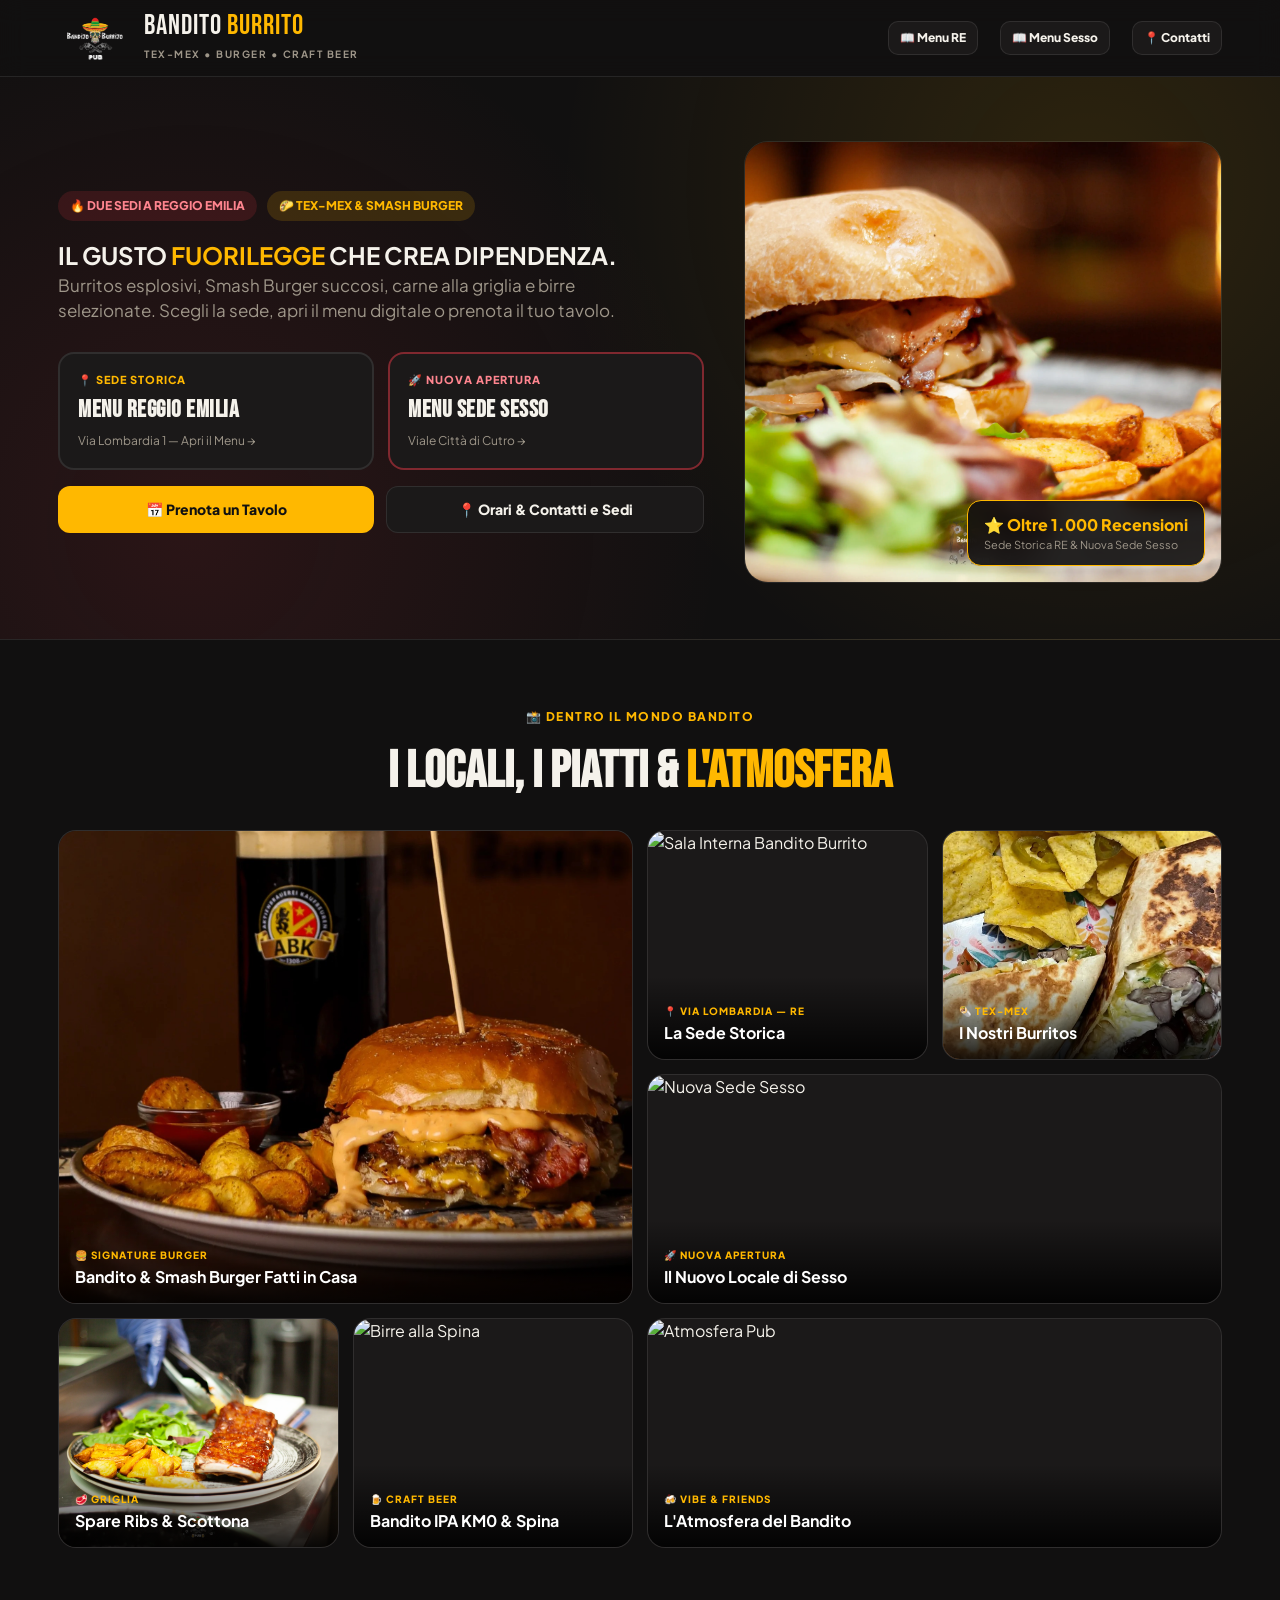
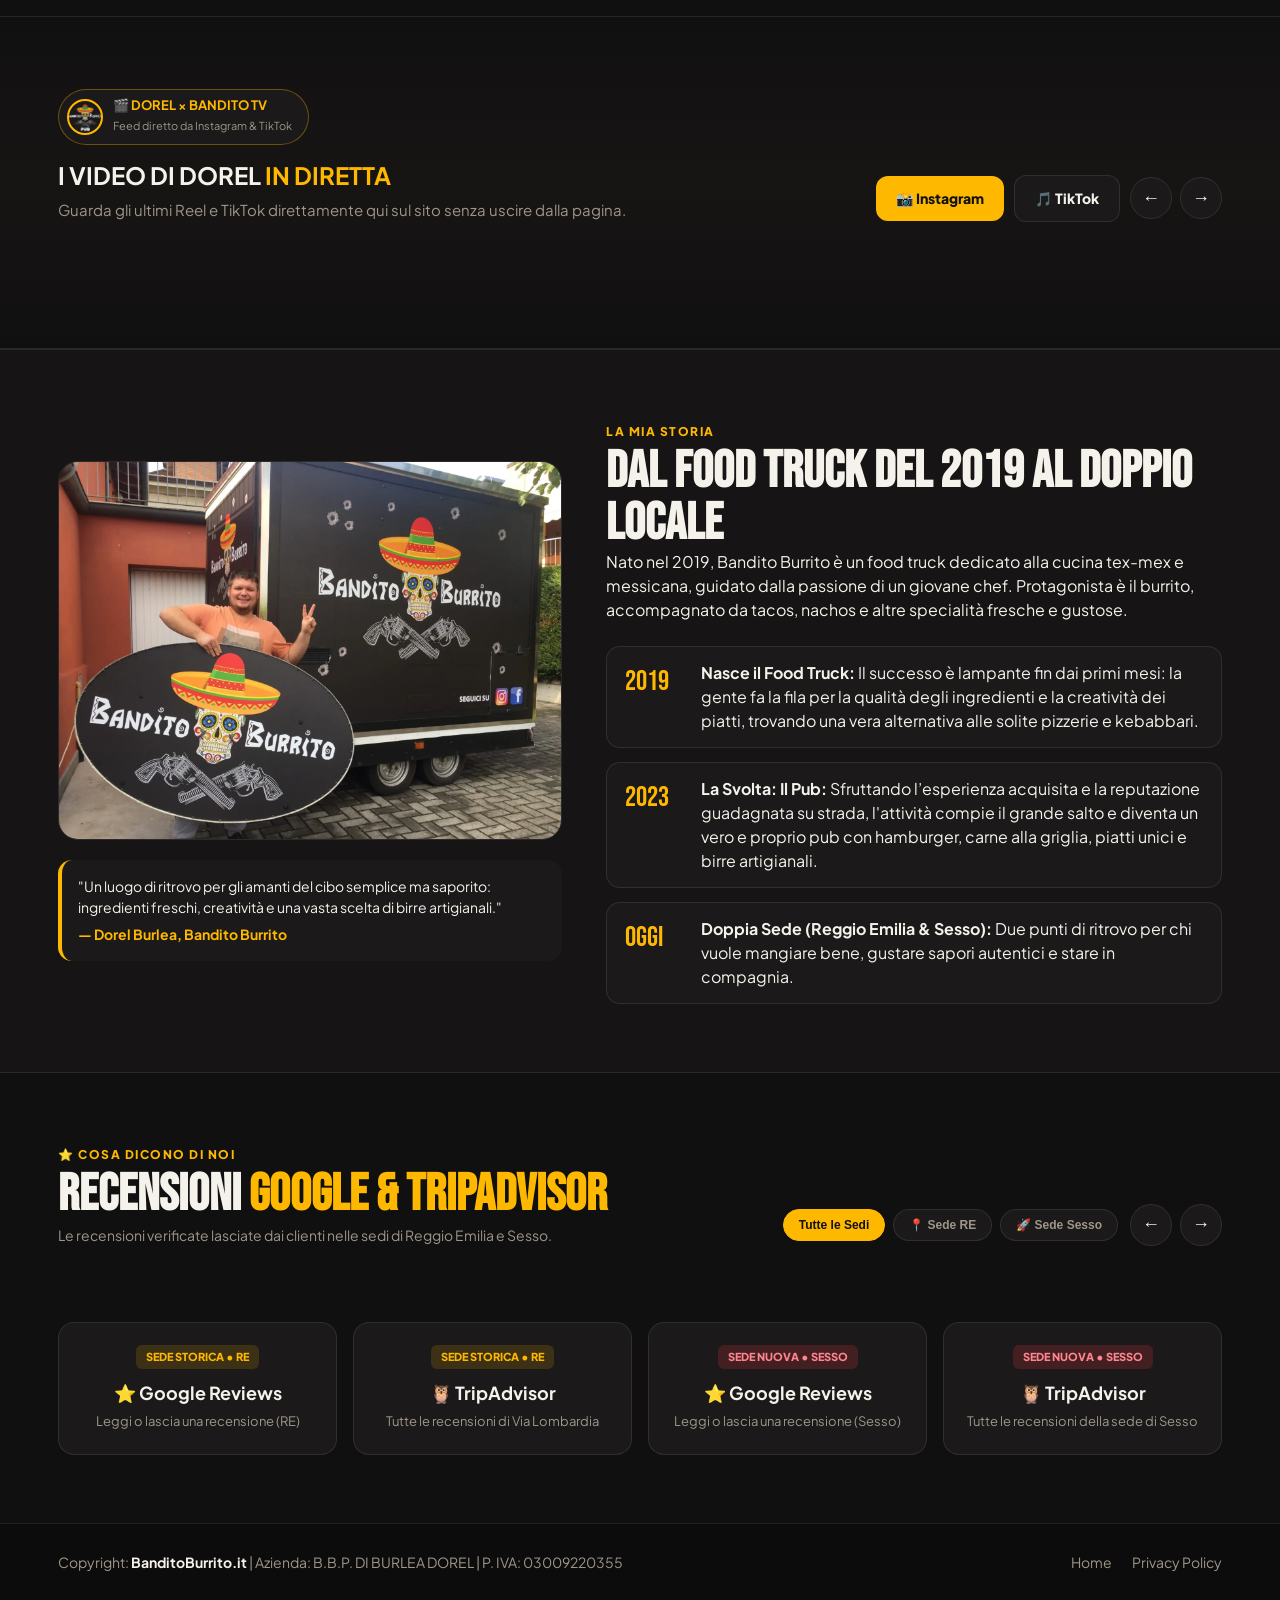
==== commit 8eeb8525: "Update index.html" ====
--- a/index.html
+++ b/index.html
@@ -1,956 +1,857 @@
 <!DOCTYPE html>
 <html lang="it">
+
 <head>
-  <meta charset="UTF-8">
-  <meta name="viewport" content="width=device-width, initial-scale=1.0">
-  <title>Bandito Burrito | Tex-Mex, Burger & Craft Beer — Reggio Emilia & Sesso</title>
-  <meta name="description" content="Bandito Burrito Pub: Burritos, Smash Burger e Birre Artigianali a Reggio Emilia e nella nuova sede di Sesso. Scopri i menu digitali.">
-
-  <!-- Google Fonts -->
-  <link rel="preconnect" href="https://fonts.googleapis.com">
-  <link rel="preconnect" href="https://fonts.gstatic.com" crossorigin>
-  <link href="https://fonts.googleapis.com/css2?family=Bebas+Neue&family=Plus+Jakarta+Sans:wght@400;600;700;800&display=swap" rel="stylesheet">
-
-  <!-- CSS Principale -->
-  <link rel="stylesheet" href="css/style.css">
-
-  <style>
+    <meta charset="UTF-8">
+    <meta name="viewport" content="width=device-width, initial-scale=1.0">
+    <title>Bandito Burrito | Tex-Mex, Burger & Craft Beer — Reggio Emilia & Sesso</title>
+    <meta name="description" content="Bandito Burrito Pub: Burritos, Smash Burger e Birre Artigianali a Reggio Emilia e nella nuova sede di Sesso. Scopri i menu digitali.">
+    <!-- Google Fonts -->
+    <link rel="preconnect" href="https://fonts.googleapis.com">
+    <link rel="preconnect" href="https://fonts.gstatic.com" crossorigin>
+    <link href="https://fonts.googleapis.com/css2?family=Bebas+Neue&family=Plus+Jakarta+Sans:wght@400;600;700;800&display=swap" rel="stylesheet">
+    <!-- CSS Principale -->
+    <link rel="stylesheet" href="css/style.css">
+    <style>
     /* 1. HERO POTENZIATA */
     .hero-restyle {
-      padding: 64px 0 56px;
-      border-bottom: 1px solid var(--border);
-      background:
-        radial-gradient(circle at 85% 20%, rgba(255, 184, 0, 0.12), transparent 45%),
-        radial-gradient(circle at 15% 80%, rgba(230, 57, 70, 0.12), transparent 45%);
-    }
+        padding: 64px 0 56px;
+        border-bottom: 1px solid var(--border);
+        background:
+            radial-gradient(circle at 85% 20%, rgba(255, 184, 0, 0.12), transparent 45%),
+            radial-gradient(circle at 15% 80%, rgba(230, 57, 70, 0.12), transparent 45%);
+    }
+
     .hero-badges-row {
-      display: flex;
-      gap: 10px;
-      flex-wrap: wrap;
-      margin-bottom: 16px;
+        display: flex;
+        gap: 10px;
+        flex-wrap: wrap;
+        margin-bottom: 16px;
     }
 
     /* 2. GALLERIA BENTO CIBO & LOCALI */
     .bento-gallery {
-      display: grid;
-      grid-template-columns: repeat(4, 1fr);
-      grid-auto-rows: 230px;
-      gap: 14px;
-    }
+        display: grid;
+        grid-template-columns: repeat(4, 1fr);
+        grid-auto-rows: 230px;
+        gap: 14px;
+    }
+
     .bento-item {
-      position: relative;
-      border-radius: 18px;
-      overflow: hidden;
-      border: 1px solid var(--border);
-      background: var(--bg-card);
-      cursor: pointer;
-    }
-    .bento-item.wide { grid-column: span 2; }
-    .bento-item.tall { grid-row: span 2; }
+        position: relative;
+        border-radius: 18px;
+        overflow: hidden;
+        border: 1px solid var(--border);
+        background: var(--bg-card);
+        cursor: pointer;
+    }
+
+    .bento-item.wide {
+        grid-column: span 2;
+    }
+
+    .bento-item.tall {
+        grid-row: span 2;
+    }
+
     .bento-item img {
-      width: 100%;
-      height: 100%;
-      object-fit: cover;
-      transition: transform 0.35s ease;
-    }
+        width: 100%;
+        height: 100%;
+        object-fit: cover;
+        transition: transform 0.35s ease;
+    }
+
     .bento-item:hover img {
-      transform: scale(1.06);
-    }
+        transform: scale(1.06);
+    }
+
     .bento-caption {
-      position: absolute;
-      inset: auto 0 0 0;
-      padding: 28px 16px 14px;
-      background: linear-gradient(0deg, rgba(0,0,0,0.88) 0%, transparent 100%);
-      display: flex;
-      flex-direction: column;
-      gap: 2px;
-    }
+        position: absolute;
+        inset: auto 0 0 0;
+        padding: 28px 16px 14px;
+        background: linear-gradient(0deg, rgba(0, 0, 0, 0.88) 0%, transparent 100%);
+        display: flex;
+        flex-direction: column;
+        gap: 2px;
+    }
+
     .bento-caption small {
-      font-size: 10px;
-      font-weight: 800;
-      color: var(--gold);
-      letter-spacing: 1px;
-      text-transform: uppercase;
-    }
+        font-size: 10px;
+        font-weight: 800;
+        color: var(--gold);
+        letter-spacing: 1px;
+        text-transform: uppercase;
+    }
+
     .bento-caption strong {
-      font-size: 16px;
-      color: #fff;
+        font-size: 16px;
+        color: #fff;
     }
 
     /* LIGHTBOX FOTO A TUTTO SCHERMO */
     .lightbox-modal {
-      position: fixed;
-      inset: 0;
-      background: rgba(0, 0, 0, 0.92);
-      z-index: 400;
-      display: grid;
-      place-items: center;
-      padding: 20px;
-    }
+        position: fixed;
+        inset: 0;
+        background: rgba(0, 0, 0, 0.92);
+        z-index: 400;
+        display: grid;
+        place-items: center;
+        padding: 20px;
+    }
+
     .lightbox-modal img {
-      max-width: 92vw;
-      max-height: 82vh;
-      border-radius: 16px;
-      border: 1px solid var(--gold);
-      object-fit: contain;
-    }
+        max-width: 92vw;
+        max-height: 82vh;
+        border-radius: 16px;
+        border: 1px solid var(--gold);
+        object-fit: contain;
+    }
+
     .lightbox-close {
-      position: absolute;
-      top: 20px;
-      right: 24px;
-      background: var(--gold);
-      color: #111;
-      border: none;
-      width: 42px;
-      height: 42px;
-      border-radius: 50%;
-      font-size: 20px;
-      font-weight: 900;
-      cursor: pointer;
+        position: absolute;
+        top: 20px;
+        right: 24px;
+        background: var(--gold);
+        color: #111;
+        border: none;
+        width: 42px;
+        height: 42px;
+        border-radius: 50%;
+        font-size: 20px;
+        font-weight: 900;
+        cursor: pointer;
     }
 
     /* 3. DOREL LIVE EMBED STAGE */
     .reels-section {
-      padding: 72px 0;
-      background: linear-gradient(180deg, #111010 0%, #171414 50%, #111010 100%);
-      border-top: 1px solid var(--border);
-      border-bottom: 1px solid var(--border);
-      overflow: hidden;
-    }
+        padding: 72px 0;
+        background: linear-gradient(180deg, #111010 0%, #171414 50%, #111010 100%);
+        border-top: 1px solid var(--border);
+        border-bottom: 1px solid var(--border);
+        overflow: hidden;
+    }
+
     .influencer-header {
-      display: flex;
-      justify-content: space-between;
-      align-items: flex-end;
-      gap: 20px;
-      flex-wrap: wrap;
-      margin-bottom: 28px;
-    }
+        display: flex;
+        justify-content: space-between;
+        align-items: flex-end;
+        gap: 20px;
+        flex-wrap: wrap;
+        margin-bottom: 28px;
+    }
+
     .creator-pill {
-      display: inline-flex;
-      align-items: center;
-      gap: 10px;
-      background: var(--bg-card);
-      border: 1px solid rgba(255, 184, 0, 0.35);
-      padding: 8px 16px 8px 8px;
-      border-radius: 99px;
-      margin-bottom: 12px;
-    }
+        display: inline-flex;
+        align-items: center;
+        gap: 10px;
+        background: var(--bg-card);
+        border: 1px solid rgba(255, 184, 0, 0.35);
+        padding: 8px 16px 8px 8px;
+        border-radius: 99px;
+        margin-bottom: 12px;
+    }
+
     .creator-avatar {
-      width: 36px;
-      height: 36px;
-      border-radius: 50%;
-      object-fit: cover;
-      border: 2px solid var(--gold);
-    }
+        width: 36px;
+        height: 36px;
+        border-radius: 50%;
+        object-fit: cover;
+        border: 2px solid var(--gold);
+    }
+
     .creator-pill strong {
-      font-size: 13px;
-      color: var(--gold);
-      display: block;
-      line-height: 1.1;
-    }
+        font-size: 13px;
+        color: var(--gold);
+        display: block;
+        line-height: 1.1;
+    }
+
     .creator-pill span {
-      font-size: 11px;
-      color: var(--muted);
+        font-size: 11px;
+        color: var(--muted);
     }
 
     .reels-track {
-      display: flex;
-      gap: 20px;
-      overflow-x: auto;
-      scroll-snap-type: x mandatory;
-      scrollbar-width: none;
-      padding: 8px 4px 18px;
-    }
-    .reels-track::-webkit-scrollbar { display: none; }
+        display: flex;
+        gap: 20px;
+        overflow-x: auto;
+        scroll-snap-type: x mandatory;
+        scrollbar-width: none;
+        padding: 8px 4px 18px;
+    }
+
+    .reels-track::-webkit-scrollbar {
+        display: none;
+    }
 
     .social-embed-card {
-      flex: 0 0 315px;
-      height: 560px;
-      border-radius: 24px;
-      overflow: hidden;
-      position: relative;
-      background: #0d0c0c;
-      border: 2px solid rgba(255, 184, 0, 0.28);
-      scroll-snap-align: center;
-      box-shadow: 0 18px 40px rgba(0, 0, 0, 0.65);
-      display: flex;
-      flex-direction: column;
-      transition: transform 0.25s ease, border-color 0.25s ease;
-    }
+        flex: 0 0 315px;
+        height: 560px;
+        border-radius: 24px;
+        overflow: hidden;
+        position: relative;
+        background: #0d0c0c;
+        border: 2px solid rgba(255, 184, 0, 0.28);
+        scroll-snap-align: center;
+        box-shadow: 0 18px 40px rgba(0, 0, 0, 0.65);
+        display: flex;
+        flex-direction: column;
+        transition: transform 0.25s ease, border-color 0.25s ease;
+    }
+
     .social-embed-card:hover {
-      transform: translateY(-5px);
-      border-color: var(--gold);
-    }
+        transform: translateY(-5px);
+        border-color: var(--gold);
+    }
+
     .embed-platform-bar {
-      display: flex;
-      justify-content: space-between;
-      align-items: center;
-      padding: 10px 14px;
-      background: #181616;
-      border-bottom: 1px solid var(--border);
-      font-size: 12px;
-      font-weight: 800;
-      z-index: 2;
-    }
+        display: flex;
+        justify-content: space-between;
+        align-items: center;
+        padding: 10px 14px;
+        background: #181616;
+        border-bottom: 1px solid var(--border);
+        font-size: 12px;
+        font-weight: 800;
+        z-index: 2;
+    }
+
     .embed-platform-bar span {
-      color: var(--gold);
-    }
+        color: var(--gold);
+    }
+
     .embed-platform-bar a {
-      font-size: 11px;
-      color: var(--muted);
-      text-decoration: underline;
-    }
+        font-size: 11px;
+        color: var(--muted);
+        text-decoration: underline;
+    }
+
     .embed-frame-wrap {
-      flex: 1;
-      width: 100%;
-      position: relative;
-      overflow: hidden;
-      background: #000;
-    }
+        flex: 1;
+        width: 100%;
+        position: relative;
+        overflow: hidden;
+        background: #000;
+    }
+
     .embed-frame-wrap iframe {
-      width: 100%;
-      height: 100%;
-      border: 0;
-      display: block;
-    }
+        width: 100%;
+        height: 100%;
+        border: 0;
+        display: block;
+    }
+
     .embed-frame-wrap blockquote.tiktok-embed {
-      margin: 0 !important;
-      padding: 0 !important;
-      width: 100% !important;
-      height: 100% !important;
-      min-width: 100% !important;
-      max-width: 100% !important;
-      border: none !important;
+        margin: 0 !important;
+        padding: 0 !important;
+        width: 100% !important;
+        height: 100% !important;
+        min-width: 100% !important;
+        max-width: 100% !important;
+        border: none !important;
     }
 
     .reels-nav-btns {
-      display: flex;
-      gap: 8px;
-    }
+        display: flex;
+        gap: 8px;
+    }
+
     .reel-arrow {
-      width: 42px;
-      height: 42px;
-      border-radius: 50%;
-      border: 1px solid var(--border);
-      background: var(--bg-card);
-      color: var(--text);
-      font-size: 18px;
-      cursor: pointer;
-      transition: 0.2s;
-    }
+        width: 42px;
+        height: 42px;
+        border-radius: 50%;
+        border: 1px solid var(--border);
+        background: var(--bg-card);
+        color: var(--text);
+        font-size: 18px;
+        cursor: pointer;
+        transition: 0.2s;
+    }
+
     .reel-arrow:hover {
-      border-color: var(--gold);
-      color: var(--gold);
+        border-color: var(--gold);
+        color: var(--gold);
     }
 
     /* 5. SLIDER RECENSIONI GOOGLE & TRIPADVISOR */
     .reviews-slider-head {
-      display: flex;
-      justify-content: space-between;
-      align-items: flex-end;
-      gap: 20px;
-      flex-wrap: wrap;
-      margin-bottom: 24px;
-    }
+        display: flex;
+        justify-content: space-between;
+        align-items: flex-end;
+        gap: 20px;
+        flex-wrap: wrap;
+        margin-bottom: 24px;
+    }
+
     .reviews-filter-pills {
-      display: flex;
-      gap: 8px;
-      flex-wrap: wrap;
-    }
+        display: flex;
+        gap: 8px;
+        flex-wrap: wrap;
+    }
+
     .rev-pill-btn {
-      background: var(--bg-card);
-      color: var(--muted);
-      border: 1px solid var(--border);
-      padding: 8px 15px;
-      border-radius: 99px;
-      font-size: 12px;
-      font-weight: 800;
-      cursor: pointer;
-      transition: 0.2s;
-    }
+        background: var(--bg-card);
+        color: var(--muted);
+        border: 1px solid var(--border);
+        padding: 8px 15px;
+        border-radius: 99px;
+        font-size: 12px;
+        font-weight: 800;
+        cursor: pointer;
+        transition: 0.2s;
+    }
+
     .rev-pill-btn.active,
     .rev-pill-btn:hover {
-      background: var(--gold);
-      color: #111;
-      border-color: var(--gold);
+        background: var(--gold);
+        color: #111;
+        border-color: var(--gold);
     }
 
     .reviews-carousel-track {
-      display: flex;
-      gap: 18px;
-      overflow-x: auto;
-      scroll-snap-type: x mandatory;
-      scrollbar-width: none;
-      padding: 6px 2px 18px;
-    }
-    .reviews-carousel-track::-webkit-scrollbar { display: none; }
+        display: flex;
+        gap: 18px;
+        overflow-x: auto;
+        scroll-snap-type: x mandatory;
+        scrollbar-width: none;
+        padding: 6px 2px 18px;
+    }
+
+    .reviews-carousel-track::-webkit-scrollbar {
+        display: none;
+    }
 
     .review-slide-card {
-      flex: 0 0 350px;
-      background: var(--bg-card);
-      border: 1px solid var(--border);
-      border-radius: 20px;
-      padding: 22px;
-      scroll-snap-align: start;
-      display: flex;
-      flex-direction: column;
-      justify-content: space-between;
-      gap: 14px;
-      transition: transform 0.2s ease, border-color 0.2s ease;
-    }
+        flex: 0 0 350px;
+        background: var(--bg-card);
+        border: 1px solid var(--border);
+        border-radius: 20px;
+        padding: 22px;
+        scroll-snap-align: start;
+        display: flex;
+        flex-direction: column;
+        justify-content: space-between;
+        gap: 14px;
+        transition: transform 0.2s ease, border-color 0.2s ease;
+    }
+
     .review-slide-card:hover {
-      transform: translateY(-4px);
-      border-color: rgba(255, 184, 0, 0.45);
-    }
+        transform: translateY(-4px);
+        border-color: rgba(255, 184, 0, 0.45);
+    }
+
     .rev-card-top {
-      display: flex;
-      justify-content: space-between;
-      align-items: flex-start;
-      gap: 10px;
-    }
+        display: flex;
+        justify-content: space-between;
+        align-items: flex-start;
+        gap: 10px;
+    }
+
     .rev-source-badge {
-      display: inline-flex;
-      align-items: center;
-      gap: 6px;
-      font-size: 11px;
-      font-weight: 800;
-      padding: 4px 10px;
-      border-radius: 99px;
-      background: rgba(255, 255, 255, 0.06);
-      color: var(--text);
-    }
+        display: inline-flex;
+        align-items: center;
+        gap: 6px;
+        font-size: 11px;
+        font-weight: 800;
+        padding: 4px 10px;
+        border-radius: 99px;
+        background: rgba(255, 255, 255, 0.06);
+        color: var(--text);
+    }
+
     .rev-sede-tag {
-      font-size: 10px;
-      font-weight: 800;
-      padding: 4px 9px;
-      border-radius: 99px;
-      background: rgba(255, 184, 0, 0.14);
-      color: var(--gold);
-      text-transform: uppercase;
-      letter-spacing: 0.5px;
-    }
+        font-size: 10px;
+        font-weight: 800;
+        padding: 4px 9px;
+        border-radius: 99px;
+        background: rgba(255, 184, 0, 0.14);
+        color: var(--gold);
+        text-transform: uppercase;
+        letter-spacing: 0.5px;
+    }
+
     .rev-sede-tag.sesso {
-      background: rgba(230, 57, 70, 0.18);
-      color: #ff858f;
-    }
+        background: rgba(230, 57, 70, 0.18);
+        color: #ff858f;
+    }
+
     .rev-stars {
-      color: var(--gold);
-      font-size: 15px;
-      letter-spacing: 2px;
-    }
+        color: var(--gold);
+        font-size: 15px;
+        letter-spacing: 2px;
+    }
+
     .rev-text {
-      font-size: 14px;
-      color: #e6e1dc;
-      line-height: 1.55;
-      font-style: italic;
-    }
+        font-size: 14px;
+        color: #e6e1dc;
+        line-height: 1.55;
+        font-style: italic;
+    }
+
     .rev-author {
-      display: flex;
-      justify-content: space-between;
-      align-items: center;
-      border-top: 1px solid var(--border);
-      padding-top: 12px;
-      font-size: 12px;
-    }
+        display: flex;
+        justify-content: space-between;
+        align-items: center;
+        border-top: 1px solid var(--border);
+        padding-top: 12px;
+        font-size: 12px;
+    }
+
     .rev-author strong {
-      color: var(--text);
-      font-size: 13px;
-    }
+        color: var(--text);
+        font-size: 13px;
+    }
+
     .rev-author span {
-      color: var(--muted);
-    }
-
-@media (max-width: 860px) {
-      .hero-restyle {
-        padding: 32px 0 36px;
-        text-align: center;
-      }
-
-      /* 1. HERO CENTRATA SU MOBILE */
-      .hero-badges-row {
-        justify-content: center;
-      }
-      .hero-restyle .hero-lead {
-        margin-left: auto;
-        margin-right: auto;
-      }
-      .location-cards-hero .loc-hero-btn {
-        text-align: center;
-        align-items: center;
-      }
-
-      /* 2. HEADER VIDEO DI DOREL CENTRATO SU MOBILE */
-      .influencer-header {
-        flex-direction: column;
-        align-items: center;
-        text-align: center;
-      }
-      .influencer-header > div {
-        display: flex;
-        flex-direction: column;
-        align-items: center;
-        justify-content: center;
-        width: 100%;
-      }
-      .creator-pill {
-        text-align: left;
-      }
-
-      /* 3. LA STORIA: TESTO SOPRA E FOTO SOTTO, SOLO TITOLI CENTRATI */
-      .story-grid {
-        display: flex !important;
-        flex-direction: column;
-        gap: 28px;
-      }
-      .story-text {
-        order: 1;
-      }
-      .story-media {
-        order: 2;
-      }
-      .story-text .section-tag,
-      .story-text h2 {
-        display: block;
-        text-align: center;
-        margin-left: auto;
-        margin-right: auto;
-      }
-
-      /* 4. HEADER RECENSIONI CENTRATO SU MOBILE */
-      .reviews-slider-head {
-        flex-direction: column;
-        align-items: center;
-        text-align: center;
-      }
-      .reviews-slider-head > div {
-        display: flex;
-        flex-direction: column;
-        align-items: center;
-        justify-content: center;
-        width: 100%;
-      }
-      .reviews-filter-pills {
-        justify-content: center;
-      }
-
-      /* 5. GALLERIA, REELS E RECENSIONI */
-      .bento-gallery {
-        grid-template-columns: repeat(2, 1fr);
-        grid-auto-rows: 175px;
-      }
-      .bento-item.wide { grid-column: span 2; }
-      .bento-item.tall { grid-row: span 1; }
-      .reels-nav-btns { display: none; }
-      .social-embed-card {
-        flex: 0 0 290px;
-        height: 520px;
-      }
-      .review-slide-card {
-        flex: 0 0 295px;
-      }
-    }
-  </style>
+        color: var(--muted);
+    }
+
+    @media (max-width: 860px) {
+        .hero-restyle {
+            padding: 32px 0 36px;
+            text-align: center;
+        }
+
+        /* 1. HERO CENTRATA SU MOBILE */
+        .hero-badges-row {
+            justify-content: center;
+        }
+
+        .hero-restyle .hero-lead {
+            margin-left: auto;
+            margin-right: auto;
+        }
+
+        .location-cards-hero .loc-hero-btn {
+            text-align: center;
+            align-items: center;
+        }
+
+        /* 2. HEADER VIDEO DI DOREL CENTRATO SU MOBILE */
+        .influencer-header {
+            flex-direction: column;
+            align-items: center;
+            text-align: center;
+        }
+
+        .influencer-header>div {
+            display: flex;
+            flex-direction: column;
+            align-items: center;
+            justify-content: center;
+            width: 100%;
+        }
+
+        .creator-pill {
+            text-align: left;
+        }
+
+        /* 3. LA STORIA: TESTO SOPRA E FOTO SOTTO, SOLO TITOLI CENTRATI */
+        .story-grid {
+            display: flex !important;
+            flex-direction: column;
+            gap: 28px;
+        }
+
+        .story-text {
+            order: 1;
+        }
+
+        .story-media {
+            order: 2;
+        }
+
+        .story-text .section-tag,
+        .story-text h2 {
+            display: block;
+            text-align: center;
+            margin-left: auto;
+            margin-right: auto;
+        }
+
+        /* 4. HEADER RECENSIONI CENTRATO SU MOBILE */
+        .reviews-slider-head {
+            flex-direction: column;
+            align-items: center;
+            text-align: center;
+        }
+
+        .reviews-slider-head>div {
+            display: flex;
+            flex-direction: column;
+            align-items: center;
+            justify-content: center;
+            width: 100%;
+        }
+
+        .reviews-filter-pills {
+            justify-content: center;
+        }
+
+        /* 5. GALLERIA, REELS E RECENSIONI */
+        .bento-gallery {
+            grid-template-columns: repeat(2, 1fr);
+            grid-auto-rows: 175px;
+        }
+
+        .bento-item.wide {
+            grid-column: span 2;
+        }
+
+        .bento-item.tall {
+            grid-row: span 1;
+        }
+
+        .reels-nav-btns {
+            display: none;
+        }
+
+        .social-embed-card {
+            flex: 0 0 290px;
+            height: 520px;
+        }
+
+        .review-slide-card {
+            flex: 0 0 295px;
+        }
+    }
+    </style>
 </head>
+
 <body>
-
-  <!-- HEADER (SOLO MENU RE, MENU SESSO, CONTATTI) -->
-  <header class="site-header">
-    <div class="container nav-inner">
-      <a href="index.html" class="brand">
-        <img src="images/picwish_ew.webp" alt="Bandito Burrito Logo" class="brand-logo">
-        <div class="brand-text">
-          <span class="brand-title">BANDITO <em>BURRITO</em></span>
-          <span class="brand-sub">TEX-MEX • BURGER • CRAFT BEER</span>
+    <!-- HEADER (SOLO MENU RE, MENU SESSO, CONTATTI) -->
+    <header class="site-header">
+        <div class="container nav-inner">
+            <a href="index.html" class="brand">
+                <img src="images/picwish_ew.webp" alt="Bandito Burrito Logo" class="brand-logo">
+                <div class="brand-text">
+                    <span class="brand-title">BANDITO <em>BURRITO</em></span>
+                    <span class="brand-sub">TEX-MEX • BURGER • CRAFT BEER</span>
+                </div>
+            </a>
+            <!-- Navigazione Desktop -->
+            <nav class="main-nav">
+                <a href="menu-sede1.html" class="qr-nav-btn">📖 Menu RE</a>
+                <a href="menu-sede2.html" class="qr-nav-btn">📖 Menu Sesso</a>
+                <a href="contatti.html" class="qr-nav-btn">📍 Contatti</a>
+            </nav>
+            <!-- Navigazione Mobile centrata -->
+            <div class="mobile-top-links">
+                <a href="menu-sede1.html" class="qr-nav-btn">📖 Menu RE</a>
+                <a href="menu-sede2.html" class="qr-nav-btn">📖 Menu Sesso</a>
+                <a href="contatti.html" class="qr-nav-btn">📍 Contatti</a>
+            </div>
         </div>
-      </a>
-
-      <!-- Navigazione Desktop -->
-      <nav class="main-nav">
-        <a href="menu-sede1.html" class="qr-nav-btn">📖 Menu RE</a>
-        <a href="menu-sede2.html" class="qr-nav-btn">📖 Menu Sesso</a>
-        <a href="contatti.html" class="qr-nav-btn">📍 Contatti</a>
-      </nav>
-
-      <!-- Navigazione Mobile centrata -->
-      <div class="mobile-top-links">
-        <a href="menu-sede1.html" class="qr-nav-btn">📖 Menu RE</a>
-        <a href="menu-sede2.html" class="qr-nav-btn">📖 Menu Sesso</a>
-        <a href="contatti.html" class="qr-nav-btn">📍 Contatti</a>
-      </div>
+    </header>
+    <!-- 1. HERO PRINCIPALE ("IL GUSTO FUORILEGGE...") -->
+    <section class="hero-restyle">
+        <div class="container hero-grid">
+            <div>
+                <div class="hero-badges-row">
+                    <span class="eyebrow" style="margin-bottom:0;">🔥 DUE SEDI A REGGIO EMILIA</span>
+                    <span class="eyebrow" style="margin-bottom:0; background:rgba(255,184,0,0.15); color:var(--gold);">🌮 TEX-MEX & SMASH BURGER</span>
+                </div>
+                <h1>IL GUSTO <span class="text-gold">FUORILEGGE</span> CHE CREA DIPENDENZA.</h1>
+                <p class="hero-lead">
+                    Burritos esplosivi, Smash Burger succosi, carne alla griglia e birre selezionate. Scegli la sede, apri il menu digitale o prenota il tuo tavolo.
+                </p>
+                <!-- Scelta rapida Menu delle 2 Sedi -->
+                <div class="location-cards-hero">
+                    <a href="menu-sede1.html" class="loc-hero-btn">
+                        <span class="loc-tag">📍 SEDE STORICA</span>
+                        <strong>MENU REGGIO EMILIA</strong>
+                        <small>Via Lombardia 1 — Apri il Menu →</small>
+                    </a>
+                    <a href="menu-sede2.html" class="loc-hero-btn loc-new">
+                        <span class="loc-tag" style="color:#ff858f;">🚀 NUOVA APERTURA</span>
+                        <strong>MENU SEDE SESSO</strong>
+                        <small>Viale Città di Cutro →</small>
+                    </a>
+                </div>
+                <!-- Pulsante diretto a Contatti & Prenotazioni -->
+                <div style="margin-top: 16px; display: flex; gap: 12px; flex-wrap: wrap;">
+                    <a href="contatti.html#prenota-form" class="btn btn-gold" style="flex: 1; min-width: 220px;">
+                        📅 Prenota un Tavolo
+                    </a>
+                    <a href="contatti.html" class="btn btn-outline" style="flex: 1; min-width: 180px;">
+                        📍 Orari & Contatti e Sedi
+                    </a>
+                </div>
+            </div>
+            <div class="hero-img-box">
+                <img src="images/burger_home.webp" alt="Bandito Smash Burger & Burrito">
+                <div class="floating-badge">
+                    <span>⭐ Oltre 1.000 Recensioni</span>
+                    <small>Sede Storica RE & Nuova Sede Sesso</small>
+                </div>
+            </div>
+        </div>
+    </section>
+    <!-- 2. BENTO GALLERY: I LOCALI, I PIATTI & L'ATMOSFERA -->
+    <section class="section" id="galleria">
+        <div class="container">
+            <div class="section-header center">
+                <span class="section-tag">📸 DENTRO IL MONDO BANDITO</span>
+                <h2>I LOCALI, I PIATTI & <span class="text-gold">L'ATMOSFERA</span></h2>
+            </div>
+            <div class="bento-gallery" id="bento-gallery">
+                <div class="bento-item wide tall" data-gcat="food">
+                    <img src="images/smash_burger.webp" alt="Bandito Smash Burger" loading="lazy">
+                    <div class="bento-caption">
+                        <small>🍔 SIGNATURE BURGER</small>
+                        <strong>Bandito & Smash Burger Fatti in Casa</strong>
+                    </div>
+                </div>
+                <div class="bento-item" data-gcat="locali">
+                    <img src="https://images.unsplash.com/photo-1514933651103-005eec06c04b?auto=format&fit=crop&w=700&q=80" alt="Sala Interna Bandito Burrito" loading="lazy">
+                    <div class="bento-caption">
+                        <small>📍 VIA LOMBARDIA — RE</small>
+                        <strong>La Sede Storica</strong>
+                    </div>
+                </div>
+                <div class="bento-item" data-gcat="food">
+                    <img src="images/burrito_home.webp" alt="Pork Burrito" loading="lazy">
+                    <div class="bento-caption">
+                        <small>🌯 TEX-MEX</small>
+                        <strong>I Nostri Burritos</strong>
+                    </div>
+                </div>
+                <div class="bento-item wide" data-gcat="locali">
+                    <img src="https://images.unsplash.com/photo-1555396273-367ea4eb4db5?auto=format&fit=crop&w=900&q=80" alt="Nuova Sede Sesso" loading="lazy">
+                    <div class="bento-caption">
+                        <small>🚀 NUOVA APERTURA</small>
+                        <strong>Il Nuovo Locale di Sesso</strong>
+                    </div>
+                </div>
+                <div class="bento-item" data-gcat="food">
+                    <img src="images/spare_ribs.webp" alt="Spare Ribs alla Griglia" loading="lazy">
+                    <div class="bento-caption">
+                        <small>🥩 GRIGLIA</small>
+                        <strong>Spare Ribs & Scottona</strong>
+                    </div>
+                </div>
+                <div class="bento-item" data-gcat="food">
+                    <img src="https://images.unsplash.com/photo-1535958636474-b021ee887b13?auto=format&fit=crop&w=700&q=80" alt="Birre alla Spina" loading="lazy">
+                    <div class="bento-caption">
+                        <small>🍺 CRAFT BEER</small>
+                        <strong>Bandito IPA KM0 & Spina</strong>
+                    </div>
+                </div>
+                <div class="bento-item wide" data-gcat="locali">
+                    <img src="https://images.unsplash.com/photo-1572116469696-31de0f17cc34?auto=format&fit=crop&w=900&q=80" alt="Atmosfera Pub" loading="lazy">
+                    <div class="bento-caption">
+                        <small>🍻 VIBE & FRIENDS</small>
+                        <strong>L'Atmosfera del Bandito</strong>
+                    </div>
+                </div>
+            </div>
+        </div>
+    </section>
+    <!-- 3. I VIDEO DI DOREL IN DIRETTA -->
+    <section class="reels-section" id="social-reels">
+        <div class="container">
+            <div class="influencer-header">
+                <div>
+                    <div class="creator-pill">
+                        <img src="images/picwish_ew.webp" alt="Dorel" class="creator-avatar">
+                        <div>
+                            <strong>🎬 DOREL × BANDITO TV</strong>
+                            <span>Feed diretto da Instagram & TikTok</span>
+                        </div>
+                    </div>
+                    <h2>I VIDEO DI DOREL <span class="text-gold">IN DIRETTA</span></h2>
+                    <p style="color: var(--muted); max-width: 580px; font-size: 15px; margin-top: 6px;">
+                        Guarda gli ultimi Reel e TikTok direttamente qui sul sito senza uscire dalla pagina.
+                    </p>
+                </div>
+                <div style="display: flex; align-items: center; gap: 10px; flex-wrap: wrap;">
+                    <a href="https://instagram.com/banditoburrito_re" target="_blank" rel="noopener" class="btn btn-gold">
+                        📸 Instagram
+                    </a>
+                    <a href="https://www.tiktok.com/@banditoburritopub" target="_blank" rel="noopener" class="btn btn-outline">
+                        🎵 TikTok
+                    </a>
+                    <div class="reels-nav-btns">
+                        <button class="reel-arrow" id="reel-prev" aria-label="Precedente">←</button>
+                        <button class="reel-arrow" id="reel-next" aria-label="Successivo">→</button>
+                    </div>
+                </div>
+            </div>
+            <!-- CAROSELLO POPOLATO AUTOMATICAMENTE DAI LINK INSTAGRAM / TIKTOK -->
+            <div class="reels-track" id="reels-track"></div>
+        </div>
+    </section>
+    <!-- 4. LA STORIA -->
+    <section class="section section-alt" id="storia">
+        <div class="container story-grid">
+            <div class="story-media">
+                <img src="images/food_truck.webp" alt="La storia di Bandito Burrito" loading="lazy">
+                <div class="story-quote">
+                    "Un luogo di ritrovo per gli amanti del cibo semplice ma saporito: ingredienti freschi, creatività e una vasta scelta di birre artigianali."
+                    <strong>— Dorel Burlea, Bandito Burrito</strong>
+                </div>
+            </div>
+            <div class="story-text">
+                <span class="section-tag">LA MIA STORIA</span>
+                <h2>DAL FOOD TRUCK DEL 2019 AL DOPPIO LOCALE</h2>
+                <p style="margin-bottom: 12px;">
+                    Nato nel 2019, Bandito Burrito è un food truck dedicato alla cucina tex-mex e messicana, guidato dalla passione di un giovane chef. Protagonista è il burrito, accompagnato da tacos, nachos e altre specialità fresche e gustose.
+                </p>
+                <div class="timeline-steps">
+                    <div class="t-step">
+                        <span class="t-year">2019</span>
+                        <div>
+                            <p><strong>Nasce il Food Truck: </strong>Il successo è lampante fin dai primi mesi: la gente fa la fila per la qualità degli ingredienti e la creatività dei piatti, trovando una vera alternativa alle solite pizzerie e kebabbari.</p>
+                        </div>
+                    </div>
+                    <div class="t-step">
+                        <span class="t-year">2023</span>
+                        <div>
+                            <p><strong>La Svolta: Il Pub: </strong>Sfruttando l’esperienza acquisita e la reputazione guadagnata su strada, l'attività compie il grande salto e diventa un vero e proprio pub con hamburger, carne alla griglia, piatti unici e birre artigianali.</p>
+                        </div>
+                    </div>
+                    <div class="t-step">
+                        <span class="t-year">OGGI</span>
+                        <div>
+                            <p><strong>Doppia Sede (Reggio Emilia & Sesso): </strong>Due punti di ritrovo per chi vuole mangiare bene, gustare sapori autentici e stare in compagnia.</p>
+                        </div>
+                    </div>
+                </div>
+            </div>
+        </div>
+    </section>
+    <!-- 5. SLIDER RECENSIONI VERE (GOOGLE & TRIPADVISOR - REGGIO EMILIA & SESSO) -->
+    <section class="section" id="recensioni">
+        <div class="container">
+            <div class="reviews-slider-head">
+                <div>
+                    <span class="section-tag">⭐ COSA DICONO DI NOI</span>
+                    <h2>RECENSIONI <span class="text-gold">GOOGLE & TRIPADVISOR</span></h2>
+                    <p style="color: var(--muted); font-size: 14px; margin-top: 4px;">
+                        Le recensioni verificate lasciate dai clienti nelle sedi di Reggio Emilia e Sesso.
+                    </p>
+                </div>
+                <div style="display: flex; align-items: center; gap: 12px; flex-wrap: wrap;">
+                    <div class="reviews-filter-pills">
+                        <button class="rev-pill-btn active" data-rfilter="all">Tutte le Sedi</button>
+                        <button class="rev-pill-btn" data-rfilter="re">📍 Sede RE</button>
+                        <button class="rev-pill-btn" data-rfilter="sesso">🚀 Sede Sesso</button>
+                    </div>
+                    <div class="reels-nav-btns">
+                        <button class="reel-arrow" id="rev-prev" aria-label="Precedente">←</button>
+                        <button class="reel-arrow" id="rev-next" aria-label="Successivo">→</button>
+                    </div>
+                </div>
+            </div>
+            <!-- Carosello Slide Recensioni -->
+            <div class="reviews-carousel-track" id="reviews-track"></div>
+            <!-- Pulsanti diretti alle pagine ufficiali Google e TripAdvisor delle 2 sedi -->
+            <div class="reviews-4-grid" style="margin-top: 28px;">
+                <a href="https://g.page/r/Ce8_iWChal__EBM/review" target="_blank" rel="noopener" class="social-card">
+                    <span class="loc-pill">SEDE STORICA • RE</span>
+                    <strong>⭐ Google Reviews</strong>
+                    <span>Leggi o lascia una recensione (RE)</span>
+                </a>
+                <a href="https://www.tripadvisor.it/Restaurant_Review-g194875-d25554077-Reviews-Bandito_Burrito_Pub-Reggio_Emilia_Province_of_Reggio_Emilia_Emilia_Romagna.html" target="_blank" rel="noopener" class="social-card">
+                    <span class="loc-pill">SEDE STORICA • RE</span>
+                    <strong>🦉 TripAdvisor</strong>
+                    <span>Tutte le recensioni di Via Lombardia</span>
+                </a>
+                <a href="contatti.html" class="social-card">
+                    <span class="loc-pill pill-chili">SEDE NUOVA • SESSO</span>
+                    <strong>⭐ Google Reviews</strong>
+                    <span>Leggi o lascia una recensione (Sesso)</span>
+                </a>
+                <a href="contatti.html" class="social-card">
+                    <span class="loc-pill pill-chili">SEDE NUOVA • SESSO</span>
+                    <strong>🦉 TripAdvisor</strong>
+                    <span>Tutte le recensioni della sede di Sesso</span>
+                </a>
+            </div>
+        </div>
+    </section>
+    <!-- LIGHTBOX PER INGRANDIRE LE FOTO DELLA GALLERIA -->
+    <div id="gallery-lightbox" class="lightbox-modal hidden">
+        <button class="lightbox-close" id="lightbox-close">✕</button>
+        <img id="lightbox-img" src="" alt="Foto ingrandita">
     </div>
-  </header>
-
-  <!-- 1. HERO PRINCIPALE ("IL GUSTO FUORILEGGE...") -->
-  <section class="hero-restyle">
-    <div class="container hero-grid">
-      <div>
-        <div class="hero-badges-row">
-          <span class="eyebrow" style="margin-bottom:0;">🔥 DUE SEDI A REGGIO EMILIA</span>
-          <span class="eyebrow" style="margin-bottom:0; background:rgba(255,184,0,0.15); color:var(--gold);">🌮 TEX-MEX & SMASH BURGER</span>
+    <!-- FOOTER CON SOLO HOME E PRIVACY POLICY -->
+    <footer class="site-footer" style="padding: 28px 0; border-top: 1px solid var(--border); background: #0d0c0c; font-size: 14px; color: var(--muted);">
+        <div class="container footer-inner" style="display: flex; justify-content: space-between; align-items: center; flex-wrap: wrap; gap: 16px;">
+            <div>Copyright: <strong style="color: var(--text);">BanditoBurrito.it</strong> | Azienda: B.B.P. DI BURLEA DOREL | P. IVA: 03009220355</div>
+            <div class="footer-links" style="display: flex; gap: 20px; align-items: center;">
+                <a href="index.html">Home</a>
+                <a href="https://www.iubenda.com/privacy-policy/90189683" target="_blank" rel="noopener">Privacy Policy</a>
+            </div>
         </div>
-
-        <h1>IL GUSTO <span class="text-gold">FUORILEGGE</span> CHE CREA DIPENDENZA.</h1>
-        <p class="hero-lead">
-          Burritos esplosivi, Smash Burger succosi, carne alla griglia e birre selezionate. Scegli la sede, apri il menu digitale o prenota il tuo tavolo.
-        </p>
-
-        <!-- Scelta rapida Menu delle 2 Sedi -->
-        <div class="location-cards-hero">
-          <a href="menu-sede1.html" class="loc-hero-btn">
-            <span class="loc-tag">📍 SEDE STORICA</span>
-            <strong>MENU REGGIO EMILIA</strong>
-            <small>Via Lombardia 1 — Apri il Menu →</small>
-          </a>
-
-          <a href="menu-sede2.html" class="loc-hero-btn loc-new">
-            <span class="loc-tag" style="color:#ff858f;">🚀 NUOVA APERTURA</span>
-            <strong>MENU SEDE SESSO</strong>
-            <small>Scopri il Menu della nuova sede →</small>
-          </a>
-        </div>
-
-        <!-- Pulsante diretto a Contatti & Prenotazioni -->
-        <div style="margin-top: 16px; display: flex; gap: 12px; flex-wrap: wrap;">
-          <a href="contatti.html#prenota-form" class="btn btn-gold" style="flex: 1; min-width: 220px;">
-            📅 Prenota un Tavolo
-          </a>
-          <a href="contatti.html" class="btn btn-outline" style="flex: 1; min-width: 180px;">
-            📍 Orari & Contatti e Sedi
-          </a>
-        </div>
-      </div>
-
-      <div class="hero-img-box">
-        <img src="images/burger_home.webp" alt="Bandito Smash Burger & Burrito">
-        <div class="floating-badge">
-          <span>⭐ Oltre 1.000 Recensioni</span>
-          <small>Sede Storica RE & Nuova Sede Sesso</small>
-        </div>
-      </div>
-    </div>
-  </section>
-
-  <!-- 2. BENTO GALLERY: I LOCALI, I PIATTI & L'ATMOSFERA -->
-  <section class="section" id="galleria">
-    <div class="container">
-      <div class="section-header center">
-        <span class="section-tag">📸 DENTRO IL MONDO BANDITO</span>
-        <h2>I LOCALI, I PIATTI & <span class="text-gold">L'ATMOSFERA</span></h2>
-      </div>
-
-      <div class="bento-gallery" id="bento-gallery">
-        <div class="bento-item wide tall" data-gcat="food">
-          <img src="images/smash_burger.webp" alt="Bandito Smash Burger" loading="lazy">
-          <div class="bento-caption">
-            <small>🍔 SIGNATURE BURGER</small>
-            <strong>Bandito & Smash Burger Fatti in Casa</strong>
+    </footer>
+    <script src="js/menu-engine.js"></script>
+    <script>
+    let ALL_REVIEWS = [];
+
+    function renderReviewsCarousel(filterSede = 'all') {
+        const revTrack = document.getElementById('reviews-track');
+        if (!revTrack) return;
+
+        if (!ALL_REVIEWS.length) {
+            revTrack.innerHTML = `
+          <div style="background:var(--bg-card);border:1px solid var(--border);border-radius:18px;padding:28px 20px;width:100%;text-align:center;color:var(--muted);">
+            Recensioni in aggiornamento. Clicca sui link qui sotto per leggerle direttamente su Google e TripAdvisor!
           </div>
-        </div>
-
-        <div class="bento-item" data-gcat="locali">
-          <img src="https://images.unsplash.com/photo-1514933651103-005eec06c04b?auto=format&fit=crop&w=700&q=80" alt="Sala Interna Bandito Burrito" loading="lazy">
-          <div class="bento-caption">
-            <small>📍 VIA LOMBARDIA — RE</small>
-            <strong>La Sede Storica</strong>
-          </div>
-        </div>
-
-        <div class="bento-item" data-gcat="food">
-          <img src="images/burrito_home.webp" alt="Pork Burrito" loading="lazy">
-          <div class="bento-caption">
-            <small>🌯 TEX-MEX</small>
-            <strong>I Nostri Burritos</strong>
-          </div>
-        </div>
-
-        <div class="bento-item wide" data-gcat="locali">
-          <img src="https://images.unsplash.com/photo-1555396273-367ea4eb4db5?auto=format&fit=crop&w=900&q=80" alt="Nuova Sede Sesso" loading="lazy">
-          <div class="bento-caption">
-            <small>🚀 NUOVA APERTURA</small>
-            <strong>Il Nuovo Locale di Sesso</strong>
-          </div>
-        </div>
-
-        <div class="bento-item" data-gcat="food">
-          <img src="images/spare_ribs.webp" alt="Spare Ribs alla Griglia" loading="lazy">
-          <div class="bento-caption">
-            <small>🥩 GRIGLIA</small>
-            <strong>Spare Ribs & Scottona</strong>
-          </div>
-        </div>
-
-        <div class="bento-item" data-gcat="food">
-          <img src="https://images.unsplash.com/photo-1535958636474-b021ee887b13?auto=format&fit=crop&w=700&q=80" alt="Birre alla Spina" loading="lazy">
-          <div class="bento-caption">
-            <small>🍺 CRAFT BEER</small>
-            <strong>Bandito IPA KM0 & Spina</strong>
-          </div>
-        </div>
-
-        <div class="bento-item wide" data-gcat="locali">
-          <img src="https://images.unsplash.com/photo-1572116469696-31de0f17cc34?auto=format&fit=crop&w=900&q=80" alt="Atmosfera Pub" loading="lazy">
-          <div class="bento-caption">
-            <small>🍻 VIBE & FRIENDS</small>
-            <strong>L'Atmosfera del Bandito</strong>
-          </div>
-        </div>
-      </div>
-    </div>
-  </section>
-
-  <!-- 3. I VIDEO DI DOREL IN DIRETTA -->
-  <section class="reels-section" id="social-reels">
-    <div class="container">
-      <div class="influencer-header">
-        <div>
-          <div class="creator-pill">
-            <img src="images/picwish_ew.webp" alt="Dorel" class="creator-avatar">
-            <div>
-              <strong>🎬 DOREL × BANDITO TV</strong>
-              <span>Feed diretto da Instagram & TikTok</span>
-            </div>
-          </div>
-          <h2>I VIDEO DI DOREL <span class="text-gold">IN DIRETTA</span></h2>
-          <p style="color: var(--muted); max-width: 580px; font-size: 15px; margin-top: 6px;">
-            Guarda gli ultimi Reel e TikTok direttamente qui sul sito senza uscire dalla pagina.
-          </p>
-        </div>
-
-        <div style="display: flex; align-items: center; gap: 10px; flex-wrap: wrap;">
-          <a href="https://instagram.com/banditoburrito_re" target="_blank" rel="noopener" class="btn btn-gold">
-            📸 Instagram
-          </a>
-          <a href="https://www.tiktok.com/@banditoburritopub" target="_blank" rel="noopener" class="btn btn-outline">
-            🎵 TikTok
-          </a>
-          <div class="reels-nav-btns">
-            <button class="reel-arrow" id="reel-prev" aria-label="Precedente">←</button>
-            <button class="reel-arrow" id="reel-next" aria-label="Successivo">→</button>
-          </div>
-        </div>
-      </div>
-
-      <!-- CAROSELLO POPOLATO AUTOMATICAMENTE DAI LINK INSTAGRAM / TIKTOK -->
-      <div class="reels-track" id="reels-track"></div>
-    </div>
-  </section>
-
-  <!-- 4. LA STORIA -->
-<!-- 4. LA STORIA -->
-  <section class="section section-alt" id="storia">
-    <div class="container story-grid">
-      <div class="story-media">
-        <img src="images/food_truck.webp?auto=format&fit=crop&w=800&q=80" alt="La storia di Bandito Burrito">
-        <div class="story-quote">
-          "Un luogo di ritrovo per gli amanti del cibo semplice ma saporito: ingredienti freschi, creatività e una vasta scelta di birre artigianali."
-          <strong>— Dorel Burlea, Bandito Burrito</strong>
-        </div>
-      </div>
-
-      <div class="story-text">
-        <span class="section-tag">LA MIA STORIA</span>
-        <h2>DAL FOOD TRUCK DEL 2019 AL DOPPIO LOCALE</h2>
-        <p style="margin-bottom: 12px;">
-Nato nel 2019, Bandito Burrito è un food truck dedicato alla cucina tex-mex e messicana, guidato dalla passione di un giovane chef. Protagonista è il burrito, accompagnato da tacos, nachos e altre specialità fresche e gustose.
-        </p>
-
-        <div class="timeline-steps">
-          <div class="t-step">
-            <span class="t-year">2019</span>
-            <div>
-              <p><strong>Nasce il Food Truck: </strong>Il successo è lampante fin dai primi mesi: la gente fa la fila per la qualità degli ingredienti e la creatività dei piatti, trovando una vera alternativa alle solite pizzerie e kebabbari.</p>
-            </div>
-          </div>
-          <div class="t-step">
-            <span class="t-year">2023</span>
-            <div>
-              <p> <strong>La Svolta: Il Pub: </strong>Sfruttando l’esperienza acquisita e la reputazione guadagnata su strada, l'attività compie il grande salto e diventa un vero e proprio pub con hamburger, carne alla griglia, piatti unici e birre artigianali.</p>
-            </div>
-          </div>
-          <div class="t-step">
-            <span class="t-year">OGGI</span>
-            <div>
-              <p><strong>Doppia Sede (Reggio Emilia & Sesso): </strong>Due punti di ritrovo per chi vuole mangiare bene, gustare sapori autentici e stare in compagnia.</p>
-            </div>
-          </div>
-          </div>
-        </div>
-      </div>
-    </div>
-  </section>
-
-  <!-- 5. SLIDER RECENSIONI VERE (GOOGLE & TRIPADVISOR - REGGIO EMILIA & SESSO) -->
-  <section class="section" id="recensioni">
-    <div class="container">
-      <div class="reviews-slider-head">
-        <div>
-          <span class="section-tag">⭐ COSA DICONO DI NOI</span>
-          <h2>RECENSIONI <span class="text-gold">GOOGLE & TRIPADVISOR</span></h2>
-          <p style="color: var(--muted); font-size: 14px; margin-top: 4px;">
-            Le recensioni verificate lasciate dai clienti nelle sedi di Reggio Emilia e Sesso.
-          </p>
-        </div>
-
-        <div style="display: flex; align-items: center; gap: 12px; flex-wrap: wrap;">
-          <div class="reviews-filter-pills">
-            <button class="rev-pill-btn active" data-rfilter="all">Tutte le Sedi</button>
-            <button class="rev-pill-btn" data-rfilter="re">📍 Sede RE</button>
-            <button class="rev-pill-btn" data-rfilter="sesso">🚀 Sede Sesso</button>
-          </div>
-          <div class="reels-nav-btns">
-            <button class="reel-arrow" id="rev-prev" aria-label="Precedente">←</button>
-            <button class="reel-arrow" id="rev-next" aria-label="Successivo">→</button>
-          </div>
-        </div>
-      </div>
-
-      <!-- Carosello Slide Recensioni -->
-      <div class="reviews-carousel-track" id="reviews-track"></div>
-
-      <!-- Pulsanti diretti alle pagine ufficiali Google e TripAdvisor delle 2 sedi -->
-      <div class="reviews-4-grid" style="margin-top: 28px;">
-        <a href="https://g.page/r/Ce8_iWChal__EBM/review" target="_blank" rel="noopener" class="social-card">
-          <span class="loc-pill">SEDE STORICA • RE</span>
-          <strong>⭐ Google Reviews</strong>
-          <span>Leggi o lascia una recensione (RE)</span>
-        </a>
-
-        <a href="https://www.tripadvisor.it/Restaurant_Review-g194875-d25554077-Reviews-Bandito_Burrito_Pub-Reggio_Emilia_Province_of_Reggio_Emilia_Emilia_Romagna.html" target="_blank" rel="noopener" class="social-card">
-          <span class="loc-pill">SEDE STORICA • RE</span>
-          <strong>🦉 TripAdvisor</strong>
-          <span>Tutte le recensioni di Via Lombardia</span>
-        </a>
-
-        <a href="contatti.html" class="social-card">
-          <span class="loc-pill pill-chili">SEDE NUOVA • SESSO</span>
-          <strong>⭐ Google Reviews</strong>
-          <span>Leggi o lascia una recensione (Sesso)</span>
-        </a>
-
-        <a href="contatti.html" class="social-card">
-          <span class="loc-pill pill-chili">SEDE NUOVA • SESSO</span>
-          <strong>🦉 TripAdvisor</strong>
-          <span>Tutte le recensioni della sede di Sesso</span>
-        </a>
-      </div>
-    </div>
-  </section>
-
-  <!-- LIGHTBOX PER INGRANDIRE LE FOTO DELLA GALLERIA -->
-  <div id="gallery-lightbox" class="lightbox-modal hidden">
-    <button class="lightbox-close" id="lightbox-close">✕</button>
-    <img id="lightbox-img" src="" alt="Foto ingrandita">
-  </div>
-
-<!-- FOOTER CON SOLO HOME E PRIVACY POLICY -->
-  <footer class="site-footer" style="padding: 28px 0; border-top: 1px solid var(--border); background: #0d0c0c; font-size: 14px; color: var(--muted);">
-    <div class="container footer-inner" style="display: flex; justify-content: space-between; align-items: center; flex-wrap: wrap; gap: 16px;">
-      <div>Copyright: <strong style="color: var(--text);">BanditoBurrito.it</strong></div>
-      <div class="footer-links" style="display: flex; gap: 20px; align-items: center;">
-        <a href="index.html">Home</a>
-        <a href="https://www.iubenda.com/privacy-policy/90189683" target="_blank" rel="noopener">Privacy Policy</a>
-      </div>
-    </div>
-  </footer>
-
-  <script src="js/menu-engine.js"></script>
-  <script>
-    // URL diretti ai tab "SOCIAL" e "RECENSIONI" dello stesso Google Sheet del menu
-    const SOCIAL_SHEET_CSV_URL  = `https://docs.google.com/spreadsheets/d/${DEFAULT_SHEET_KEY}/gviz/tq?tqx=out:csv&sheet=SOCIAL`;
-    const REVIEWS_SHEET_CSV_URL = `https://docs.google.com/spreadsheets/d/${DEFAULT_SHEET_KEY}/gviz/tq?tqx=out:csv&sheet=RECENSIONI`;
-
-    // Video di emergenza se il tab SOCIAL non è raggiungibile
-    const FALLBACK_SOCIAL_VIDEOS = [
-      { title: '🔥 Smash Burger Extreme', url: 'https://www.instagram.com/reel/Dfrp6O8udYQ/' },
-      { title: '🌯 Burrito XXL Challenge', url: 'https://www.instagram.com/reel/DfR8En_OEiP/' }
-    ];
-
-    // Recensioni di emergenza se il tab RECENSIONI non è ancora stato creato
-    const FALLBACK_REVIEWS = [
-      {
-        author: 'Marco R.',
-        source: 'Google',
-        sede: 're',
-        sedeLabel: '📍 Sede RE',
-        date: 'Recensione verificata Google',
-        text: 'Smash burger clamoroso e burrito pieno fino all\'orlo! Carne di qualità altissima, pane super soffice e birra Bandito IPA davvero top. Dorel e i ragazzi ti fanno sentire subito a casa.'
-      },
-      {
-        author: 'Giulia T.',
-        source: 'TripAdvisor',
-        sede: 're',
-        sedeLabel: '📍 Sede RE',
-        date: 'Recensione verificata TripAdvisor',
-        text: 'Il miglior Tex-Mex e Burger pub di Reggio Emilia senza discussioni. Le Spare Ribs si sciolgono letteralmente in bocca e i nachos fatti al momento sono enormi. Consigliatissimo prenotare!'
-      },
-      {
-        author: 'Alessandro V.',
-        source: 'Google',
-        sede: 'sesso',
-        sedeLabel: '🚀 Sede Sesso',
-        date: 'Recensione verificata Google',
-        text: 'Nuovo locale a Sesso spaziale! Stessa qualità esplosiva della sede storica di Via Lombardia ma con ancora più spazio. Il Criminale Smash e il Pork Burrito creano dipendenza.'
-      },
-      {
-        author: 'Federica M.',
-        source: 'TripAdvisor',
-        sede: 're',
-        sedeLabel: '📍 Sede RE',
-        date: 'Recensione verificata TripAdvisor',
-        text: 'Lo seguivo fin dai tempi del Food Truck e nel pub si sono superati. Porzioni abbondanti, salse fatte in casa e opzioni senza glutine e vegetariane curate benissimo.'
-      },
-      {
-        author: 'Davide B.',
-        source: 'Google',
-        sede: 'sesso',
-        sedeLabel: '🚀 Sede Sesso',
-        date: 'Recensione verificata Google',
-        text: 'Atmosfera pazzesca nella nuova sede di Sesso! Servizio velocissimo anche di sabato sera, menu digitale comodissimo al tavolo e carne alla griglia cotta alla perfezione.'
-      },
-      {
-        author: 'Matteo C.',
-        source: 'TripAdvisor',
-        sede: 're',
-        sedeLabel: '📍 Sede RE',
-        date: 'Recensione verificata TripAdvisor',
-        text: 'Se amate i sapori decisi questo è il posto giusto. Burrito bello carico, jalapeños freschi e selezione di birre artigianali che si abbina benissimo. Torneremo sicuramente!'
-      }
-    ];
-
-    let ALL_REVIEWS = [...FALLBACK_REVIEWS];
-
-    // Parser generico per una riga CSV con gestione virgolette
-    function splitCSVLine(line) {
-      const cols = [];
-      let cur = '', inQuotes = false;
-      for (let i = 0; i < line.length; i++) {
-        const ch = line[i];
-        if (ch === '"' && line[i + 1] === '"') { cur += '"'; i++; }
-        else if (ch === '"') { inQuotes = !inQuotes; }
-        else if (ch === ',' && !inQuotes) { cols.push(cur.trim()); cur = ''; }
-        else { cur += ch; }
-      }
-      cols.push(cur.trim());
-      return cols.map(c => c.replace(/^"|"$/g, '').trim());
-    }
-
-    // --- GESTIONE RECENSIONI DA GOOGLE SHEET (TAB: RECENSIONI) ---
-    function parseReviewsCSV(text) {
-      const lines = text.trim().split(/\r?\n/);
-      return lines.slice(1).map(line => {
-        const cols = splitCSVLine(line);
-        const author = cols[0] || 'Cliente Bandito';
-        const rawSource = (cols[1] || 'Google').toLowerCase();
-        const source = rawSource.includes('trip') ? 'TripAdvisor' : 'Google';
-
-        const rawSede = (cols[2] || 'RE').toLowerCase();
-        const sede = rawSede.includes('sesso') || rawSede.includes('2') ? 'sesso' : 're';
-        const sedeLabel = sede === 'sesso' ? '🚀 Sede Sesso' : '📍 Sede RE';
-
-        const reviewText = cols[3] || '';
-        const visRaw = (cols[4] || 'vero').toLowerCase();
-        const disp = !['falso', 'false', '0', 'no'].includes(visRaw);
-
-        return {
-          author,
-          source,
-          sede,
-          sedeLabel,
-          date: `Recensione verificata ${source}`,
-          text: reviewText,
-          disp
-        };
-      }).filter(r => r.text.length > 5 && r.disp);
-    }
-
-    async function fetchSheetReviews() {
-      try {
-        const res = await fetch(REVIEWS_SHEET_CSV_URL, { cache: 'no-store' });
-        if (!res.ok) throw new Error(`HTTP ${res.status}`);
-        const csvText = await res.text();
-        const parsed = parseReviewsCSV(csvText);
-        if (!parsed.length) throw new Error('Tab RECENSIONI vuoto o non valido');
-        return parsed;
-      } catch (err) {
-        console.warn('Uso recensioni di fallback (tab RECENSIONI non ancora attivo):', err);
-        return FALLBACK_REVIEWS;
-      }
-    }
-
-    function renderReviewsCarousel(filterSede = 'all') {
-      const revTrack = document.getElementById('reviews-track');
-      if (!revTrack) return;
-
-      const list = filterSede === 'all'
-        ? ALL_REVIEWS
-        : ALL_REVIEWS.filter(r => r.sede === filterSede);
-
-      revTrack.innerHTML = list.map(r => {
-        const sourceIcon = r.source === 'Google' ? '⭐ Google Reviews' : '🦉 TripAdvisor';
-        const sedeClass = r.sede === 'sesso' ? 'rev-sede-tag sesso' : 'rev-sede-tag';
-        return `
+        `;
+            return;
+        }
+
+        const list = filterSede === 'all' ?
+            ALL_REVIEWS :
+            ALL_REVIEWS.filter(r => r.sede === filterSede);
+
+        if (!list.length) {
+            revTrack.innerHTML = `<p style="color:var(--muted);padding:20px;width:100%;text-align:center;">Nessuna recensione trovata per questa sede.</p>`;
+            return;
+        }
+
+        revTrack.innerHTML = list.map(r => {
+            const sourceIcon = r.source === 'Google' ? '⭐ Google Reviews' : '🦉 TripAdvisor';
+            const sedeClass = r.sede === 'sesso' ? 'rev-sede-tag sesso' : 'rev-sede-tag';
+            return `
           <article class="review-slide-card">
             <div>
               <div class="rev-card-top">
                 <span class="rev-source-badge">${sourceIcon}</span>
-                <span class="${sedeClass}">${r.sedeLabel}</span>
+                <span class="${sedeClass}">${escapeHTML(r.sedeLabel)}</span>
               </div>
               <div class="rev-stars" style="margin: 12px 0 8px;">★★★★★</div>
-              <p class="rev-text">"${r.text}"</p>
+              <p class="rev-text">"${escapeHTML(r.text)}"</p>
             </div>
             <div class="rev-author">
-              <strong>${r.author}</strong>
-              <span>${r.date}</span>
+              <strong>${escapeHTML(r.author)}</strong>
+              <span>${escapeHTML(r.date)}</span>
             </div>
           </article>
         `;
-      }).join('');
-    }
-
-    // --- GESTIONE VIDEO SOCIAL DA GOOGLE SHEET (TAB: SOCIAL) ---
-    function parseSocialCSV(text) {
-      const lines = text.trim().split(/\r?\n/);
-      return lines.slice(1).map(line => {
-        const cols = splitCSVLine(line);
-        const title = cols[0] || '';
-        const url = cols[1] || '';
-        const visRaw = (cols[2] || 'vero').toLowerCase();
-        const disp = !['falso', 'false', '0', 'no'].includes(visRaw);
-        return { title, url, disp };
-      }).filter(item => item.url && item.url.startsWith('http') && item.disp);
-    }
-
-    async function fetchSocialVideos() {
-      try {
-        const res = await fetch(SOCIAL_SHEET_CSV_URL, { cache: 'no-store' });
-        if (!res.ok) throw new Error(`HTTP ${res.status}`);
-        const csvText = await res.text();
-        const parsed = parseSocialCSV(csvText);
-        if (!parsed.length) throw new Error('Nessun video valido nel tab SOCIAL');
-        return parsed;
-      } catch (err) {
-        console.warn('Tab SOCIAL non trovato o vuoto, uso video di fallback:', err);
-        return FALLBACK_SOCIAL_VIDEOS;
-      }
+        }).join('');
     }
 
     function extractTikTokVideoId(rawUrl) {
-      const match = rawUrl.match(/\/video\/(\d+)/) || rawUrl.match(/\/v\/(\d+)/);
-      return match ? match[1] : null;
-    }
-
-    async function buildSocialEmbedCard(item) {
-      const rawUrl = item.url.trim();
-      const igMatch = rawUrl.match(/instagram\.com\/(?:p|reel|reels)\/([a-zA-Z0-9_-]+)/);
-      const ttId = extractTikTokVideoId(rawUrl);
-
-      if (igMatch && igMatch[1]) {
-        const embedSrc = `https://www.instagram.com/reel/${igMatch[1]}/embed/`;
-        return `
+        const match = rawUrl.match(/\/video\/(\d+)/) || rawUrl.match(/\/v\/(\d+)/);
+        return match ? match[1] : null;
+    }
+
+    function buildSocialEmbedCard(item) {
+        const rawUrl = item.url.trim();
+        const safeUrl = sanitizeUrl(rawUrl);
+        const safeTitle = escapeHTML(item.title);
+        const igMatch = rawUrl.match(/instagram\.com\/(?:p|reel|reels)\/([a-zA-Z0-9_-]+)/);
+        const ttId = extractTikTokVideoId(rawUrl);
+
+        if (igMatch && igMatch[1]) {
+            const embedSrc = `https://www.instagram.com/reel/${igMatch[1]}/embed/`;
+            return `
           <article class="social-embed-card">
             <div class="embed-platform-bar">
-              <span>${item.title || '📸 Instagram Reel'}</span>
-              <a href="${rawUrl}" target="_blank" rel="noopener">Apri App ↗</a>
+              <span>${safeTitle || '📸 Instagram Reel'}</span>
+              <a href="${safeUrl}" target="_blank" rel="noopener">Apri App ↗</a>
             </div>
             <div class="embed-frame-wrap">
               <iframe
@@ -963,125 +864,118 @@
             </div>
           </article>
         `;
-      }
-
-      if (ttId) {
-        return `
+        }
+
+        if (ttId) {
+            return `
           <article class="social-embed-card">
             <div class="embed-platform-bar">
-              <span>${item.title || '🎵 TikTok Video'}</span>
-              <a href="${rawUrl}" target="_blank" rel="noopener">Apri App ↗</a>
+              <span>${safeTitle || '🎵 TikTok Video'}</span>
+              <a href="${safeUrl}" target="_blank" rel="noopener">Apri App ↗</a>
             </div>
             <div class="embed-frame-wrap">
-              <blockquote class="tiktok-embed" cite="${rawUrl}" data-video-id="${ttId}">
+              <blockquote class="tiktok-embed" cite="${safeUrl}" data-video-id="${ttId}">
                 <section>
-                  <a target="_blank" href="${rawUrl}">Guarda su TikTok</a>
+                  <a target="_blank" rel="noopener" href="${safeUrl}">Guarda su TikTok</a>
                 </section>
               </blockquote>
             </div>
           </article>
         `;
-      }
-
-      return `
+        }
+
+        return `
         <article class="social-embed-card">
           <div class="embed-platform-bar">
-            <span>${item.title || '🎵 Video Social'}</span>
-            <a href="${rawUrl}" target="_blank" rel="noopener">Apri App ↗</a>
+            <span>${safeTitle || '🎵 Video Social'}</span>
+            <a href="${safeUrl}" target="_blank" rel="noopener">Apri App ↗</a>
           </div>
           <div class="embed-frame-wrap" style="display:grid;place-items:center;padding:24px;text-align:center;">
-            <a href="${rawUrl}" target="_blank" rel="noopener" class="btn btn-gold">▶ Guarda Video</a>
+            <a href="${safeUrl}" target="_blank" rel="noopener" class="btn btn-gold">▶ Guarda Video</a>
           </div>
         </article>
       `;
     }
 
     document.addEventListener('DOMContentLoaded', async () => {
-      // 1. Mostra subito il fallback e poi aggiorna dal tab RECENSIONI di Google Sheets
-      renderReviewsCarousel('all');
-      ALL_REVIEWS = await fetchSheetReviews();
-      const activeFilter = document.querySelector('.rev-pill-btn.active')?.dataset.rfilter || 'all';
-      renderReviewsCarousel(activeFilter);
-
-      document.querySelectorAll('.rev-pill-btn').forEach(btn => {
-        btn.addEventListener('click', () => {
-          document.querySelectorAll('.rev-pill-btn').forEach(b => b.classList.remove('active'));
-          btn.classList.add('active');
-          renderReviewsCarousel(btn.dataset.rfilter);
+        // 1. Carica Recensioni (Google Sheets -> Backup GitHub -> Messaggio cortesia)
+        const revData = await fetchSheetReviews();
+        ALL_REVIEWS = revData.items;
+        const activeFilter = document.querySelector('.rev-pill-btn.active') ? .dataset.rfilter || 'all';
+        renderReviewsCarousel(activeFilter);
+
+        document.querySelectorAll('.rev-pill-btn').forEach(btn => {
+            btn.addEventListener('click', () => {
+                document.querySelectorAll('.rev-pill-btn').forEach(b => b.classList.remove('active'));
+                btn.classList.add('active');
+                renderReviewsCarousel(btn.dataset.rfilter);
+            });
         });
-      });
-
-      const revTrack = document.getElementById('reviews-track');
-      document.getElementById('rev-prev')?.addEventListener('click', () => {
-        revTrack?.scrollBy({ left: -365, behavior: 'smooth' });
-      });
-      document.getElementById('rev-next')?.addEventListener('click', () => {
-        revTrack?.scrollBy({ left: 365, behavior: 'smooth' });
-      });
-
-      // 2. Carica i video di Dorel dal tab SOCIAL del Google Sheet
-      const track = document.getElementById('reels-track');
-      if (track) {
-        const videos = await fetchSocialVideos();
-        const cards = await Promise.all(videos.map(buildSocialEmbedCard));
-        track.innerHTML = cards.join('');
-
-        if (track.querySelector('.tiktok-embed')) {
-          const oldScript = document.getElementById('tiktok-embed-sdk');
-          if (oldScript) oldScript.remove();
-          const ttScript = document.createElement('script');
-          ttScript.id = 'tiktok-embed-sdk';
-          ttScript.src = 'https://www.tiktok.com/embed.js';
-          ttScript.async = true;
-          document.body.appendChild(ttScript);
-        }
-      }
-
-      // 3. Scomparsa Header allo scroll in giù / Ricomparsa in su
-      const siteHeader = document.querySelector('.site-header');
-      let lastScrollY = window.scrollY;
-      window.addEventListener('scroll', () => {
-        if (!siteHeader) return;
-        const currentScrollY = window.scrollY;
-        if (currentScrollY <= 80) {
-          siteHeader.classList.remove('header-hidden');
-        } else if (currentScrollY - lastScrollY > 10) {
-          siteHeader.classList.add('header-hidden');
-        } else if (lastScrollY - currentScrollY > 10) {
-          siteHeader.classList.remove('header-hidden');
-        }
-        lastScrollY = currentScrollY;
-      }, { passive: true });
-
-      // 4. Frecce scorrimento Carosello Reels
-      document.getElementById('reel-prev')?.addEventListener('click', () => {
-        track?.scrollBy({ left: -335, behavior: 'smooth' });
-      });
-      document.getElementById('reel-next')?.addEventListener('click', () => {
-        track?.scrollBy({ left: 335, behavior: 'smooth' });
-      });
-
-      // 5. Lightbox click sulle foto della galleria
-      const galleryItems = document.querySelectorAll('.bento-item');
-      const lightbox = document.getElementById('gallery-lightbox');
-      const lightboxImg = document.getElementById('lightbox-img');
-      const lightboxClose = document.getElementById('lightbox-close');
-
-      galleryItems.forEach(item => {
-        item.addEventListener('click', () => {
-          const img = item.querySelector('img');
-          if (img && lightbox && lightboxImg) {
-            lightboxImg.src = img.src;
-            lightbox.classList.remove('hidden');
-          }
+
+        const revTrack = document.getElementById('reviews-track');
+        document.getElementById('rev-prev') ? .addEventListener('click', () => {
+            revTrack ? .scrollBy({ left: -365, behavior: 'smooth' });
         });
-      });
-
-      lightboxClose?.addEventListener('click', () => lightbox.classList.add('hidden'));
-      lightbox?.addEventListener('click', e => {
-        if (e.target === lightbox) lightbox.classList.add('hidden');
-      });
+        document.getElementById('rev-next') ? .addEventListener('click', () => {
+            revTrack ? .scrollBy({ left: 365, behavior: 'smooth' });
+        });
+
+        // 2. Carica Video Social (Google Sheets -> Backup GitHub -> Messaggio cortesia)
+        const track = document.getElementById('reels-track');
+        if (track) {
+            const socialData = await fetchSocialVideos();
+            if (!socialData.items.length) {
+                track.innerHTML = `
+            <div style="background:var(--bg-card);border:1px solid var(--border);border-radius:18px;padding:28px 20px;width:100%;text-align:center;color:var(--muted);">
+              Feed video in aggiornamento. Seguici su Instagram e TikTok dai pulsanti qui sopra!
+            </div>
+          `;
+            } else {
+                track.innerHTML = socialData.items.map(buildSocialEmbedCard).join('');
+
+                if (track.querySelector('.tiktok-embed')) {
+                    document.getElementById('tiktok-embed-sdk') ? .remove();
+                    const ttScript = document.createElement('script');
+                    ttScript.id = 'tiktok-embed-sdk';
+                    ttScript.src = 'https://www.tiktok.com/embed.js';
+                    ttScript.async = true;
+                    document.body.appendChild(ttScript);
+                }
+            }
+        }
+
+
+
+        // 4. Frecce scorrimento Carosello Reels
+        document.getElementById('reel-prev') ? .addEventListener('click', () => {
+            track ? .scrollBy({ left: -335, behavior: 'smooth' });
+        });
+        document.getElementById('reel-next') ? .addEventListener('click', () => {
+            track ? .scrollBy({ left: 335, behavior: 'smooth' });
+        });
+
+        // 5. Lightbox click sulle foto della galleria
+        const galleryItems = document.querySelectorAll('.bento-item');
+        const lightbox = document.getElementById('gallery-lightbox');
+        const lightboxImg = document.getElementById('lightbox-img');
+        const lightboxClose = document.getElementById('lightbox-close');
+
+        galleryItems.forEach(item => {
+            item.addEventListener('click', () => {
+                const img = item.querySelector('img');
+                if (img && lightbox && lightboxImg) {
+                    lightboxImg.src = img.src;
+                    lightbox.classList.remove('hidden');
+                }
+            });
+        });
+
+        lightboxClose ? .addEventListener('click', () => lightbox.classList.add('hidden'));
+        lightbox ? .addEventListener('click', e => {
+            if (e.target === lightbox) lightbox.classList.add('hidden');
+        });
     });
-  </script>
+    </script>
 </body>
-</html>+
+</html>
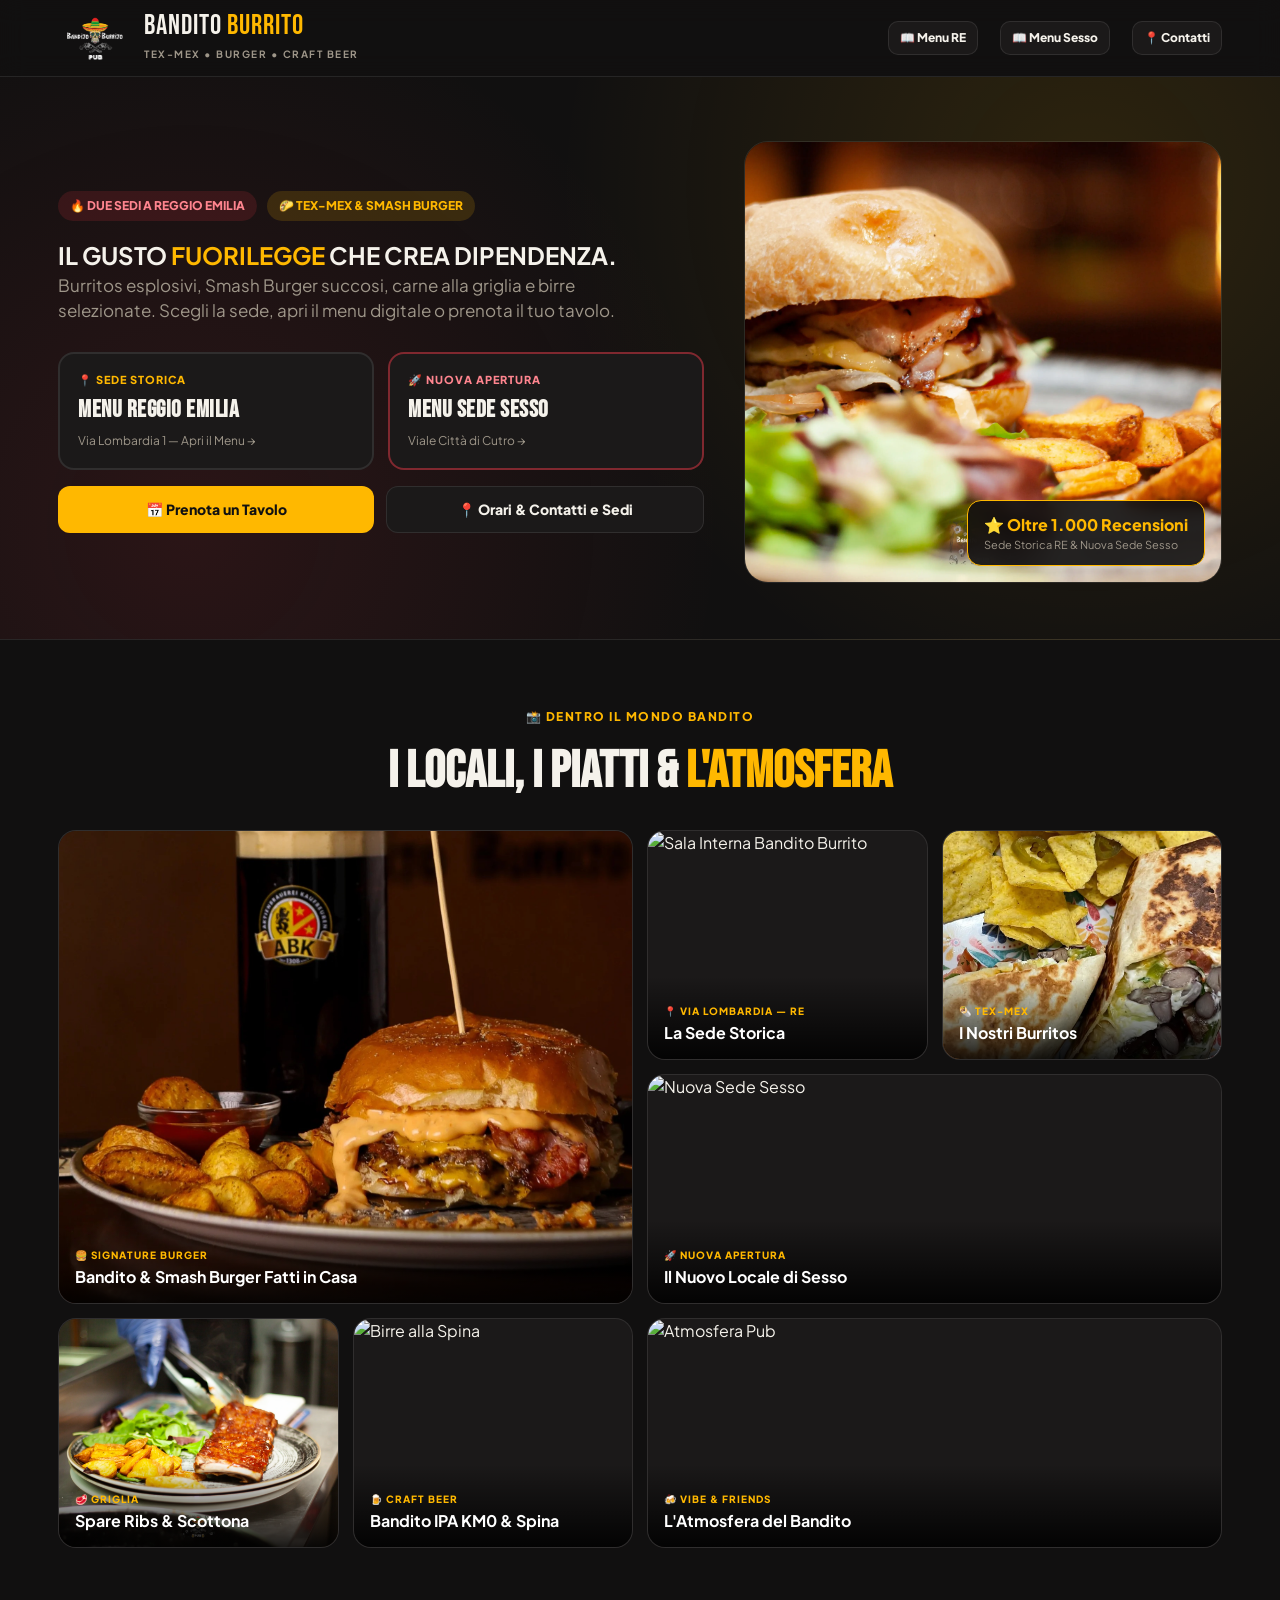
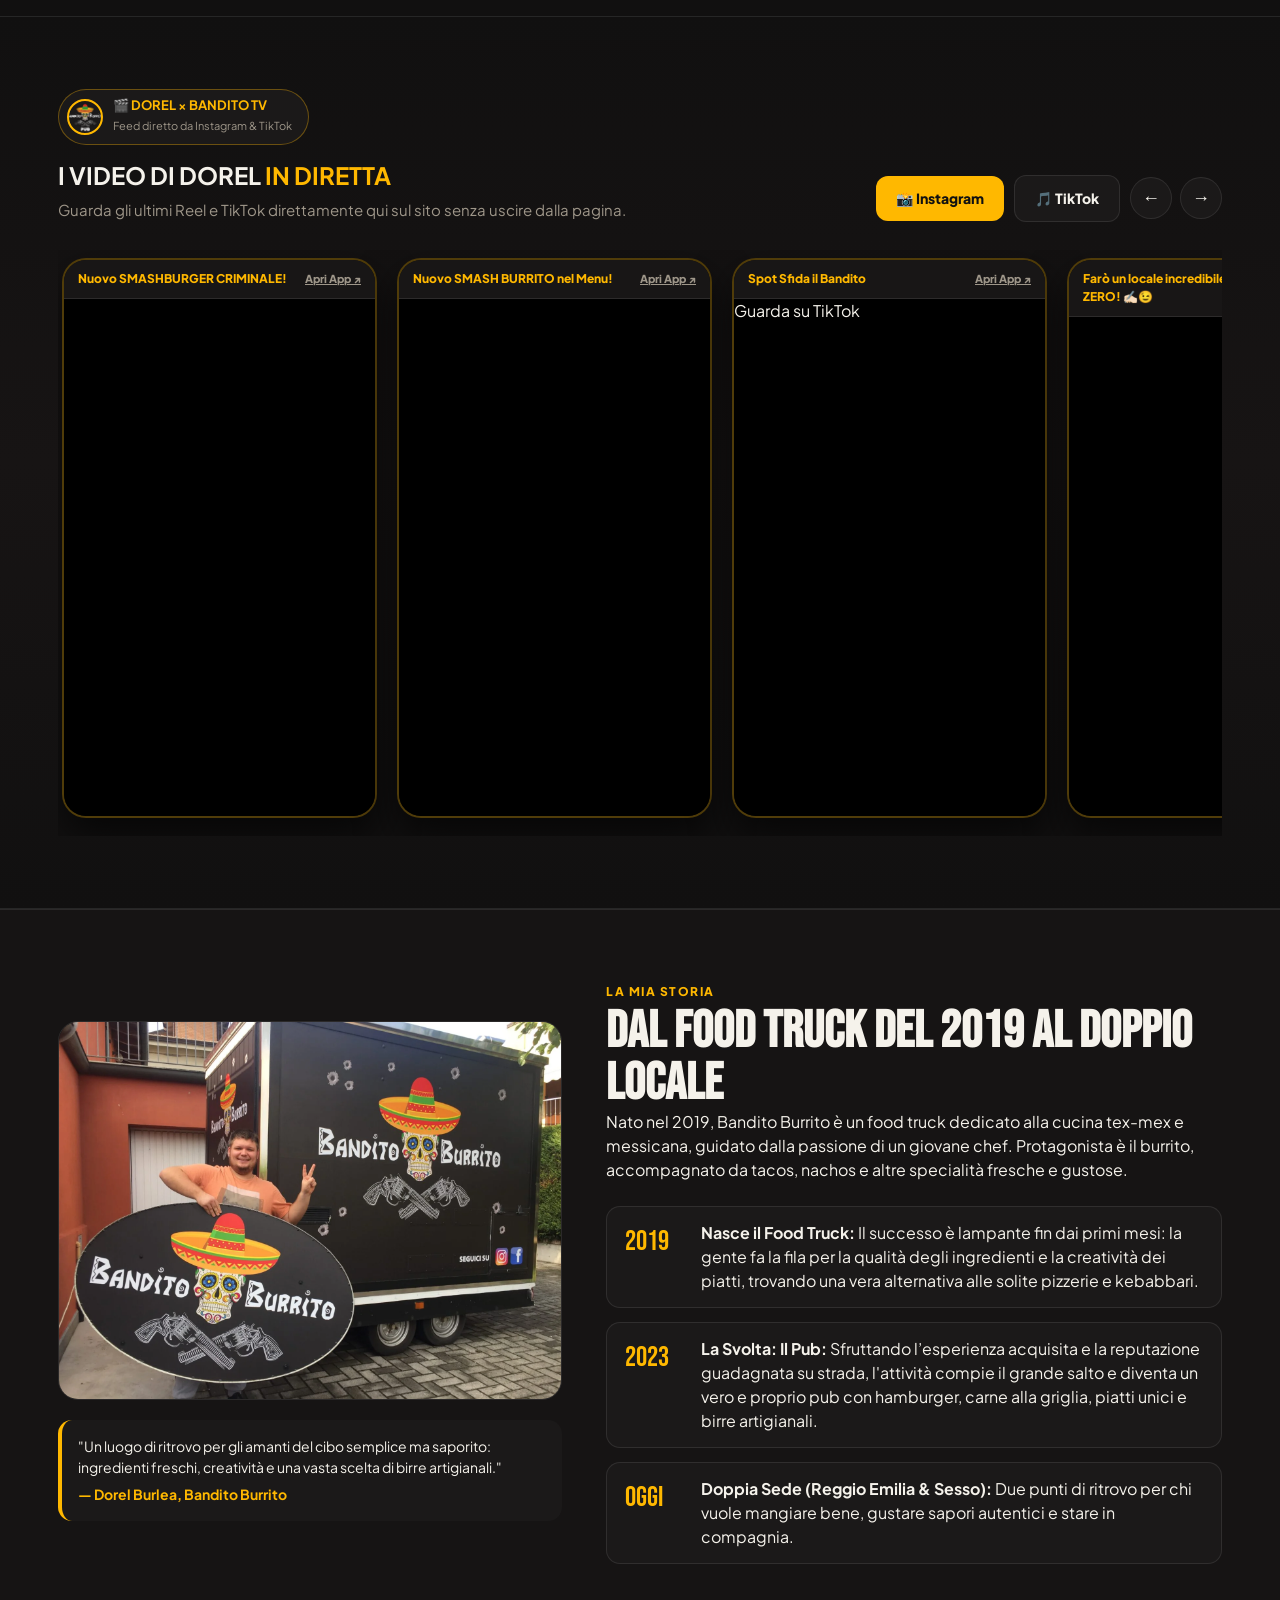
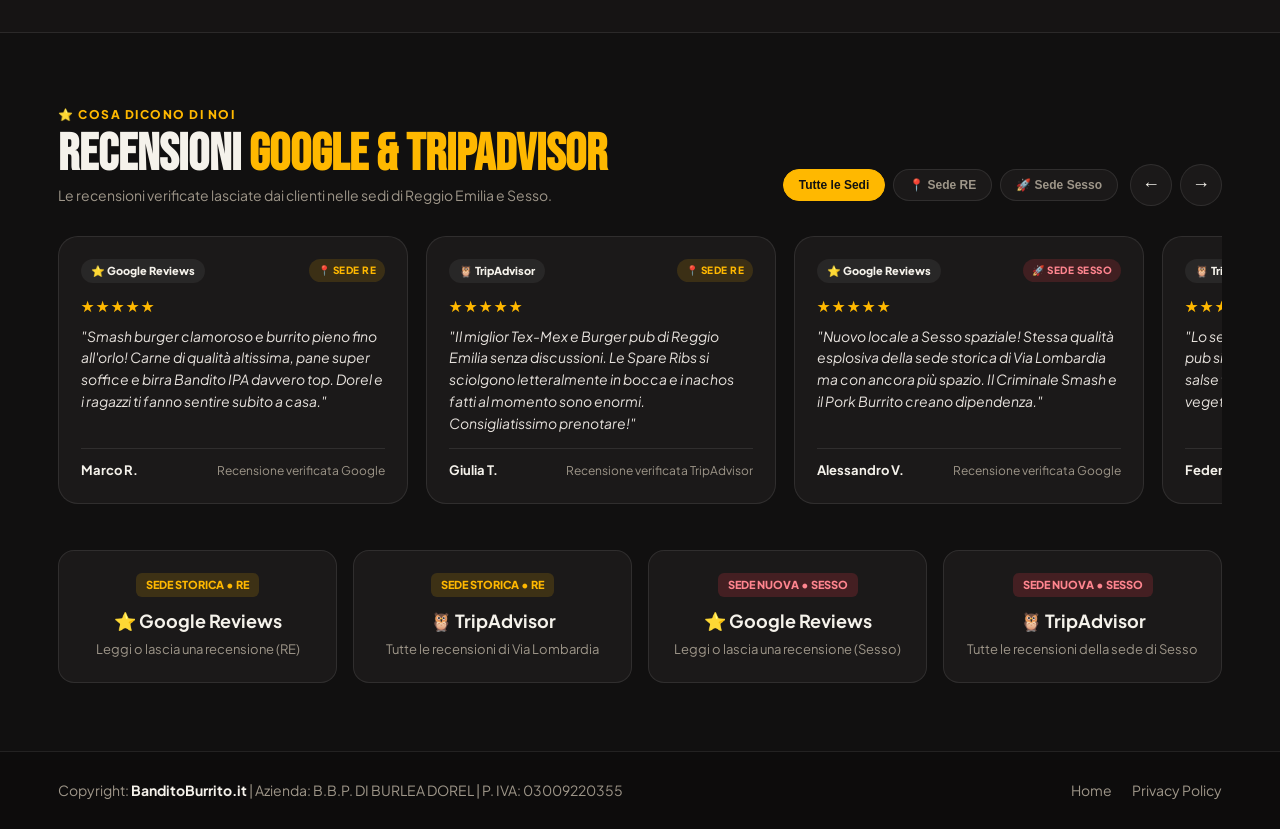
==== commit 7ea274e5: "Update index.html" ====
--- a/index.html
+++ b/index.html
@@ -901,7 +901,7 @@
         // 1. Carica Recensioni (Google Sheets -> Backup GitHub -> Messaggio cortesia)
         const revData = await fetchSheetReviews();
         ALL_REVIEWS = revData.items;
-        const activeFilter = document.querySelector('.rev-pill-btn.active') ? .dataset.rfilter || 'all';
+        const activeFilter = document.querySelector('.rev-pill-btn.active') ?.dataset.rfilter || 'all';
         renderReviewsCarousel(activeFilter);
 
         document.querySelectorAll('.rev-pill-btn').forEach(btn => {
@@ -913,11 +913,11 @@
         });
 
         const revTrack = document.getElementById('reviews-track');
-        document.getElementById('rev-prev') ? .addEventListener('click', () => {
-            revTrack ? .scrollBy({ left: -365, behavior: 'smooth' });
+        document.getElementById('rev-prev') ?.addEventListener('click', () => {
+            revTrack ?.scrollBy({ left: -365, behavior: 'smooth' });
         });
-        document.getElementById('rev-next') ? .addEventListener('click', () => {
-            revTrack ? .scrollBy({ left: 365, behavior: 'smooth' });
+        document.getElementById('rev-next') ?.addEventListener('click', () => {
+            revTrack ?.scrollBy({ left: 365, behavior: 'smooth' });
         });
 
         // 2. Carica Video Social (Google Sheets -> Backup GitHub -> Messaggio cortesia)
@@ -934,7 +934,7 @@
                 track.innerHTML = socialData.items.map(buildSocialEmbedCard).join('');
 
                 if (track.querySelector('.tiktok-embed')) {
-                    document.getElementById('tiktok-embed-sdk') ? .remove();
+                    document.getElementById('tiktok-embed-sdk') ?.remove();
                     const ttScript = document.createElement('script');
                     ttScript.id = 'tiktok-embed-sdk';
                     ttScript.src = 'https://www.tiktok.com/embed.js';
@@ -947,11 +947,11 @@
 
 
         // 4. Frecce scorrimento Carosello Reels
-        document.getElementById('reel-prev') ? .addEventListener('click', () => {
-            track ? .scrollBy({ left: -335, behavior: 'smooth' });
+        document.getElementById('reel-prev') ?.addEventListener('click', () => {
+            track ?.scrollBy({ left: -335, behavior: 'smooth' });
         });
-        document.getElementById('reel-next') ? .addEventListener('click', () => {
-            track ? .scrollBy({ left: 335, behavior: 'smooth' });
+        document.getElementById('reel-next') ?.addEventListener('click', () => {
+            track ?.scrollBy({ left: 335, behavior: 'smooth' });
         });
 
         // 5. Lightbox click sulle foto della galleria
@@ -970,8 +970,8 @@
             });
         });
 
-        lightboxClose ? .addEventListener('click', () => lightbox.classList.add('hidden'));
-        lightbox ? .addEventListener('click', e => {
+        lightboxClose ?.addEventListener('click', () => lightbox.classList.add('hidden'));
+        lightbox ?.addEventListener('click', e => {
             if (e.target === lightbox) lightbox.classList.add('hidden');
         });
     });
--- a/css/style.css
+++ b/css/style.css
@@ -1,479 +1,1166 @@
-/* Aggiungi transition a .site-header (all'inizio del file) */
+:root {
+    --bg: #111010;
+    --bg-card: #1b1919;
+    --bg-elevated: #252222;
+    --text: #f5f2eb;
+    --muted: #9e9689;
+    --gold: #ffb800;
+    --chili: #e63946;
+    --guac: #2ec4b6;
+    --border: rgba(255, 255, 255, 0.09);
+    --font-display: 'Bebas Neue', sans-serif;
+    --font-sans: 'Plus Jakarta Sans', sans-serif;
+}
+
+* {
+    box-sizing: border-box;
+    margin: 0;
+    padding: 0;
+}
+
+html {
+    scroll-behavior: smooth;
+}
+
+body {
+    background: var(--bg);
+    color: var(--text);
+    font-family: var(--font-sans);
+    line-height: 1.5;
+    -webkit-font-smoothing: antialiased;
+}
+
+.container {
+    max-width: 1200px;
+    margin: 0 auto;
+    padding: 0 18px;
+}
+
+a {
+    color: inherit;
+    text-decoration: none;
+}
+
+/* HEADER (UNIFICATO) */
 .site-header {
-  position: sticky;
-  top: 0;
-  z-index: 100;
-  background: rgba(17, 16, 16, 0.94);
-  backdrop-filter: blur(12px);
-  border-bottom: 1px solid var(--border);
-  transition: transform 0.3s ease;
+    position: sticky;
+    top: 0;
+    z-index: 100;
+    background: rgba(17, 16, 16, 0.94);
+    backdrop-filter: blur(12px);
+    border-bottom: 1px solid var(--border);
+    transition: transform 0.3s ease;
 }
 
 /* Scomparsa allo scroll verso il basso (vale sia per .site-header che per .qr-header) */
 .site-header.header-hidden,
 .qr-header.header-hidden {
-  transform: translateY(-100%);
-}
-
-:root {
-  --bg: #111010;
-  --bg-card: #1b1919;
-  --bg-elevated: #252222;
-  --text: #f5f2eb;
-  --muted: #9e9689;
-  --gold: #ffb800;
-  --chili: #e63946;
-  --guac: #2ec4b6;
-  --border: rgba(255, 255, 255, 0.09);
-  --font-display: 'Bebas Neue', sans-serif;
-  --font-sans: 'Plus Jakarta Sans', sans-serif;
-}
-
-* { box-sizing: border-box; margin: 0; padding: 0; }
-html { scroll-behavior: smooth; }
-body {
-  background: var(--bg);
-  color: var(--text);
-  font-family: var(--font-sans);
-  line-height: 1.5;
-  -webkit-font-smoothing: antialiased;
-}
-
-.container { max-width: 1200px; margin: 0 auto; padding: 0 18px; }
-a { color: inherit; text-decoration: none; }
-
-/* HEADER */
-.site-header {
-  position: sticky; top: 0; z-index: 100;
-  background: rgba(17, 16, 16, 0.94);
-  backdrop-filter: blur(12px);
-  border-bottom: 1px solid var(--border);
-}
-.nav-inner { display: flex; align-items: center; justify-content: space-between; height: 76px; }
-.brand { display: flex; align-items: center; gap: 12px; }
-.brand-logo { height: 50px; width: auto; object-fit: contain; }
-.brand-logo-sm { height: 38px; width: auto; object-fit: contain; }
-.brand-title { font-family: var(--font-display); font-size: 28px; letter-spacing: 1px; display: block; line-height: 1; }
-.brand-title em { color: var(--gold); font-style: normal; }
-.brand-sub { font-size: 10px; color: var(--muted); letter-spacing: 1.5px; font-weight: 700; }
-
-.main-nav { display: flex; align-items: center; gap: 22px; font-weight: 700; font-size: 14px; }
-.main-nav a:hover, .nav-active { color: var(--gold); }
+    transform: translateY(-100%);
+}
+
+.nav-inner {
+    display: flex;
+    align-items: center;
+    justify-content: space-between;
+    height: 76px;
+}
+
+.brand {
+    display: flex;
+    align-items: center;
+    gap: 12px;
+}
+
+.brand-logo {
+    height: 50px;
+    width: auto;
+    object-fit: contain;
+}
+
+.brand-logo-sm {
+    height: 38px;
+    width: auto;
+    object-fit: contain;
+}
+
+.brand-title {
+    font-family: var(--font-display);
+    font-size: 28px;
+    letter-spacing: 1px;
+    display: block;
+    line-height: 1;
+}
+
+.brand-title em {
+    color: var(--gold);
+    font-style: normal;
+}
+
+.brand-sub {
+    font-size: 10px;
+    color: var(--muted);
+    letter-spacing: 1.5px;
+    font-weight: 700;
+}
+
+.main-nav {
+    display: flex;
+    align-items: center;
+    gap: 22px;
+    font-weight: 700;
+    font-size: 14px;
+}
+
+.main-nav a:hover,
+.nav-active {
+    color: var(--gold);
+}
 
 /* PULSANTI */
 .btn {
-  display: inline-flex; align-items: center; justify-content: center;
-  padding: 12px 20px; border-radius: 12px; font-weight: 800; font-size: 14px;
-  cursor: pointer; transition: 0.2s; border: none;
-}
-.btn-gold { background: var(--gold); color: #111; }
-.btn-gold:hover { transform: translateY(-2px); background: #ffc629; }
-.btn-outline { border: 1px solid var(--border); background: var(--bg-card); color: var(--text); }
-.btn-whatsapp { background: #25D366; color: #082411; }
-.btn-dark { background: #111; color: var(--gold); padding: 10px 16px; border-radius: 10px; }
+    display: inline-flex;
+    align-items: center;
+    justify-content: center;
+    padding: 12px 20px;
+    border-radius: 12px;
+    font-weight: 800;
+    font-size: 14px;
+    cursor: pointer;
+    transition: 0.2s;
+    border: none;
+}
+
+.btn-gold {
+    background: var(--gold);
+    color: #111;
+}
+
+.btn-gold:hover {
+    transform: translateY(-2px);
+    background: #ffc629;
+}
+
+.btn-outline {
+    border: 1px solid var(--border);
+    background: var(--bg-card);
+    color: var(--text);
+}
+
+.btn-whatsapp {
+    background: #25D366;
+    color: #082411;
+}
+
+.btn-dark {
+    background: #111;
+    color: var(--gold);
+    padding: 10px 16px;
+    border-radius: 10px;
+}
 
 /* HERO */
-.hero { padding: 56px 0; border-bottom: 1px solid var(--border); }
-.hero-grid { display: grid; grid-template-columns: 1.15fr 0.85fr; gap: 40px; align-items: center; }
+.hero {
+    padding: 56px 0;
+    border-bottom: 1px solid var(--border);
+}
+
+.hero-grid {
+    display: grid;
+    grid-template-columns: 1.15fr 0.85fr;
+    gap: 40px;
+    align-items: center;
+}
+
 .eyebrow {
-  display: inline-block; padding: 6px 12px; border-radius: 99px;
-  background: rgba(230, 57, 70, 0.15); color: #ff858f;
-  font-size: 12px; font-weight: 800; margin-bottom: 16px;
-}
-.hero h1 { font-family: var(--font-display); font-size: clamp(46px, 6vw, 74px); line-height: 0.95; margin-bottom: 18px; }
-.text-gold { color: var(--gold); }
-.text-chili { color: var(--chili); }
-.hero-lead { color: var(--muted); font-size: 17px; margin-bottom: 28px; max-width: 560px; }
-
-.location-cards-hero { display: grid; grid-template-columns: 1fr 1fr; gap: 14px; }
+    display: inline-block;
+    padding: 6px 12px;
+    border-radius: 99px;
+    background: rgba(230, 57, 70, 0.15);
+    color: #ff858f;
+    font-size: 12px;
+    font-weight: 800;
+    margin-bottom: 16px;
+}
+
+.hero h1 {
+    font-family: var(--font-display);
+    font-size: clamp(46px, 6vw, 74px);
+    line-height: 0.95;
+    margin-bottom: 18px;
+}
+
+.text-gold {
+    color: var(--gold);
+}
+
+.text-chili {
+    color: var(--chili);
+}
+
+.hero-lead {
+    color: var(--muted);
+    font-size: 17px;
+    margin-bottom: 28px;
+    max-width: 560px;
+}
+
+.location-cards-hero {
+    display: grid;
+    grid-template-columns: 1fr 1fr;
+    gap: 14px;
+}
+
 .loc-hero-btn {
-  background: var(--bg-card); border: 2px solid var(--border);
-  padding: 18px; border-radius: 16px; display: flex; flex-direction: column; gap: 4px;
-  transition: 0.2s;
-}
-.loc-hero-btn:hover { border-color: var(--gold); transform: translateY(-3px); }
-.loc-hero-btn.loc-new { border-color: rgba(230, 57, 70, 0.5); }
-.loc-tag { font-size: 11px; font-weight: 800; color: var(--gold); letter-spacing: 1px; }
-.loc-hero-btn strong { font-family: var(--font-display); font-size: 24px; letter-spacing: 0.5px; }
-.loc-hero-btn small { color: var(--muted); font-size: 12px; }
-
-.hero-img-box { position: relative; border-radius: 24px; overflow: hidden; border: 1px solid var(--border); }
-.hero-img-box img { width: 100%; height: 440px; object-fit: cover; display: block; }
+    background: var(--bg-card);
+    border: 2px solid var(--border);
+    padding: 18px;
+    border-radius: 16px;
+    display: flex;
+    flex-direction: column;
+    gap: 4px;
+    transition: 0.2s;
+}
+
+.loc-hero-btn:hover {
+    border-color: var(--gold);
+    transform: translateY(-3px);
+}
+
+.loc-hero-btn.loc-new {
+    border-color: rgba(230, 57, 70, 0.5);
+}
+
+.loc-tag {
+    font-size: 11px;
+    font-weight: 800;
+    color: var(--gold);
+    letter-spacing: 1px;
+}
+
+.loc-hero-btn strong {
+    font-family: var(--font-display);
+    font-size: 24px;
+    letter-spacing: 0.5px;
+}
+
+.loc-hero-btn small {
+    color: var(--muted);
+    font-size: 12px;
+}
+
+.hero-img-box {
+    position: relative;
+    border-radius: 24px;
+    overflow: hidden;
+    border: 1px solid var(--border);
+}
+
+.hero-img-box img {
+    width: 100%;
+    height: 440px;
+    object-fit: cover;
+    display: block;
+}
+
 .floating-badge {
-  position: absolute; bottom: 16px; right: 16px;
-  background: rgba(17, 16, 16, 0.9); backdrop-filter: blur(8px);
-  padding: 12px 16px; border-radius: 14px; border: 1px solid var(--gold);
-  display: flex; flex-direction: column;
-}
-.floating-badge span { color: var(--gold); font-weight: 800; font-size: 16px; }
-.floating-badge small { font-size: 11px; color: var(--muted); }
+    position: absolute;
+    bottom: 16px;
+    right: 16px;
+    background: rgba(17, 16, 16, 0.9);
+    backdrop-filter: blur(8px);
+    padding: 12px 16px;
+    border-radius: 14px;
+    border: 1px solid var(--gold);
+    display: flex;
+    flex-direction: column;
+}
+
+.floating-badge span {
+    color: var(--gold);
+    font-weight: 800;
+    font-size: 16px;
+}
+
+.floating-badge small {
+    font-size: 11px;
+    color: var(--muted);
+}
 
 /* SEZIONI STANDARD */
-.section { padding: 68px 0; }
-.section-alt { background: #161414; border-top: 1px solid var(--border); border-bottom: 1px solid var(--border); }
-.section-header { display: flex; justify-content: space-between; align-items: flex-end; margin-bottom: 32px; flex-wrap: wrap; gap: 16px; }
-.section-header.center { flex-direction: column; align-items: center; text-align: center; }
-.section-tag { color: var(--gold); font-size: 12px; font-weight: 800; letter-spacing: 1.5px; text-transform: uppercase; }
-.section h2 { font-family: var(--font-display); font-size: clamp(34px, 4.5vw, 52px); line-height: 1; margin-top: 4px; }
-
-/* INDICE CATEGORIE: DA MANGIARE & DA BERE (USATO IN HOME) */
-.macro-index-grid { display: grid; grid-template-columns: 1fr 1fr; gap: 20px; margin-bottom: 24px; }
-.macro-box { background: var(--bg-card); border: 1px solid var(--border); border-radius: 20px; padding: 20px; }
-.macro-box-title {
-  font-family: var(--font-display); font-size: 28px; color: var(--gold);
-  letter-spacing: 1px; margin-bottom: 12px; display: flex; align-items: center; gap: 8px;
-  border-bottom: 1px solid var(--border); padding-bottom: 8px;
-}
-.macro-cat-links { display: flex; flex-wrap: wrap; gap: 8px; }
-.macro-cat-pill {
-  background: var(--bg-elevated); border: 1px solid var(--border);
-  padding: 8px 14px; border-radius: 12px; font-size: 13px; font-weight: 700;
-  display: inline-flex; align-items: center; gap: 6px; cursor: pointer; transition: 0.2s;
-}
-.macro-cat-pill:hover { border-color: var(--gold); color: var(--gold); transform: translateY(-2px); }
-.macro-cat-pill small { color: var(--muted); font-size: 11px; }
+.section {
+    padding: 68px 0;
+}
+
+.section-alt {
+    background: #161414;
+    border-top: 1px solid var(--border);
+    border-bottom: 1px solid var(--border);
+}
+
+.section-header {
+    display: flex;
+    justify-content: space-between;
+    align-items: flex-end;
+    margin-bottom: 32px;
+    flex-wrap: wrap;
+    gap: 16px;
+}
+
+.section-header.center {
+    flex-direction: column;
+    align-items: center;
+    text-align: center;
+}
+
+.section-tag {
+    color: var(--gold);
+    font-size: 12px;
+    font-weight: 800;
+    letter-spacing: 1.5px;
+    text-transform: uppercase;
+}
+
+.section h2 {
+    font-family: var(--font-display);
+    font-size: clamp(34px, 4.5vw, 52px);
+    line-height: 1;
+    margin-top: 4px;
+}
 
 /* SEZIONI CATEGORIA DENTRO IL MENU */
 .menu-macro-banner {
-  margin: 34px 0 18px; padding: 12px 18px; border-radius: 14px;
-  background: linear-gradient(90deg, rgba(255,184,0,0.16), rgba(230,57,70,0.08));
-  border-bottom: 2px solid var(--gold);
-  text-align: center;
-  font-family: var(--font-display); font-size: 30px; letter-spacing: 1px; color: var(--gold);
-}
-.menu-cat-section { margin-bottom: 38px; scroll-margin-top: 210px; }
+    margin: 34px 0 18px;
+    padding: 12px 18px;
+    border-radius: 14px;
+    background: linear-gradient(90deg, rgba(255, 184, 0, 0.16), rgba(230, 57, 70, 0.08));
+    border-bottom: 2px solid var(--gold);
+    text-align: center;
+    font-family: var(--font-display);
+    font-size: 30px;
+    letter-spacing: 1px;
+    color: var(--gold);
+}
+
+.menu-cat-section {
+    margin-bottom: 38px;
+    scroll-margin-top: 210px;
+}
+
 .menu-cat-header {
-  display: flex; justify-content: space-between; align-items: baseline;
-  flex-wrap: wrap; gap: 8px; margin-bottom: 16px;
-  padding-bottom: 10px; border-bottom: 2px solid rgba(255, 184, 0, 0.28);
-}
+    display: flex;
+    justify-content: space-between;
+    align-items: baseline;
+    flex-wrap: wrap;
+    gap: 8px;
+    margin-bottom: 16px;
+    padding-bottom: 10px;
+    border-bottom: 2px solid rgba(255, 184, 0, 0.28);
+}
+
 .menu-cat-title-wrap h2 {
-  font-family: var(--font-display); font-size: clamp(28px, 4vw, 38px);
-  color: var(--text); letter-spacing: 0.8px; line-height: 1.05;
-}
-.menu-cat-subtitle { font-size: 13.5px; color: var(--gold); font-weight: 600; margin-top: 3px; }
+    font-family: var(--font-display);
+    font-size: clamp(28px, 4vw, 38px);
+    color: var(--text);
+    letter-spacing: 0.8px;
+    line-height: 1.05;
+}
+
+.menu-cat-subtitle {
+    font-size: 13.5px;
+    color: var(--gold);
+    font-weight: 600;
+    margin-top: 3px;
+}
+
 .menu-cat-count {
-  font-size: 12px; font-weight: 800; color: var(--muted);
-  background: var(--bg-card); padding: 4px 10px; border-radius: 99px; border: 1px solid var(--border);
+    font-size: 12px;
+    font-weight: 800;
+    color: var(--muted);
+    background: var(--bg-card);
+    padding: 4px 10px;
+    border-radius: 99px;
+    border: 1px solid var(--border);
 }
 
 /* GRIGLIA PIATTI E CARD */
-.menu-grid { display: grid; grid-template-columns: repeat(auto-fill, minmax(310px, 1fr)); gap: 16px; }
+.menu-grid {
+    display: grid;
+    grid-template-columns: repeat(auto-fill, minmax(310px, 1fr));
+    gap: 16px;
+}
+
 .dish-card {
-  background: var(--bg-card); border: 1px solid var(--border);
-  border-radius: 18px; overflow: hidden; display: flex; flex-direction: column;
-  justify-content: space-between; transition: 0.2s;
-}
-.dish-card.sold-out { opacity: 0.45; pointer-events: none; }
-.dish-img-wrap { width: 100%; height: 190px; position: relative; overflow: hidden; background: #0d0c0c; }
-.dish-img-wrap img { width: 100%; height: 100%; object-fit: cover; transition: transform 0.3s; }
-.dish-card:hover .dish-img-wrap img { transform: scale(1.04); }
-
-.dish-body { padding: 16px; display: flex; flex-direction: column; gap: 8px; flex: 1; }
-.dish-badges { display: flex; gap: 6px; flex-wrap: wrap; align-items: center; }
+    background: var(--bg-card);
+    border: 1px solid var(--border);
+    border-radius: 18px;
+    overflow: hidden;
+    display: flex;
+    flex-direction: column;
+    justify-content: space-between;
+    transition: 0.2s;
+}
+
+.dish-img-wrap {
+    width: 100%;
+    height: 190px;
+    position: relative;
+    overflow: hidden;
+    background: #0d0c0c;
+}
+
+.dish-img-wrap img {
+    width: 100%;
+    height: 100%;
+    object-fit: cover;
+    transition: transform 0.3s;
+}
+
+.dish-card:hover .dish-img-wrap img {
+    transform: scale(1.04);
+}
+
+.dish-body {
+    padding: 16px;
+    display: flex;
+    flex-direction: column;
+    gap: 8px;
+    flex: 1;
+}
+
+.dish-badges {
+    display: flex;
+    gap: 6px;
+    flex-wrap: wrap;
+    align-items: center;
+}
+
 .badge-pill {
-  font-size: 11px; font-weight: 800; padding: 3px 9px; border-radius: 6px;
-  background: rgba(255, 184, 0, 0.15); color: var(--gold);
-}
-.badge-pill.badge-fire { background: rgba(230, 57, 70, 0.18); color: #ff6b78; border: 1px solid rgba(230, 57, 70, 0.35); }
-.badge-pill.badge-green { background: rgba(46, 196, 182, 0.16); color: #4df0e0; border: 1px solid rgba(46, 196, 182, 0.35); }
-.badge-pill.badge-new { background: rgba(168, 85, 247, 0.18); color: #d8b4fe; border: 1px solid rgba(168, 85, 247, 0.35); }
-.badge-pill.badge-spec { background: rgba(255, 255, 255, 0.08); color: #e2ddd5; border: 1px solid rgba(255, 255, 255, 0.14); }
-.badge-pill.badge-soldout { background: #e63946; color: #ffffff; }
+    font-size: 11px;
+    font-weight: 800;
+    padding: 3px 9px;
+    border-radius: 6px;
+    background: rgba(255, 184, 0, 0.15);
+    color: var(--gold);
+}
+
+.badge-pill.badge-fire {
+    background: rgba(230, 57, 70, 0.18);
+    color: #ff6b78;
+    border: 1px solid rgba(230, 57, 70, 0.35);
+}
+
+.badge-pill.badge-green {
+    background: rgba(46, 196, 182, 0.16);
+    color: #4df0e0;
+    border: 1px solid rgba(46, 196, 182, 0.35);
+}
+
+.badge-pill.badge-new {
+    background: rgba(168, 85, 247, 0.18);
+    color: #d8b4fe;
+    border: 1px solid rgba(168, 85, 247, 0.35);
+}
+
+.badge-pill.badge-spec {
+    background: rgba(255, 255, 255, 0.08);
+    color: #e2ddd5;
+    border: 1px solid rgba(255, 255, 255, 0.14);
+}
 
 .badge-cat-tag {
-  font-size: 10.5px; font-weight: 700; padding: 3px 8px; border-radius: 6px;
-  background: rgba(255, 255, 255, 0.06); color: var(--muted);
-}
-.dish-top { display: flex; justify-content: space-between; align-items: flex-start; gap: 10px; }
-.dish-title { font-size: 18px; font-weight: 800; line-height: 1.25; }
-.dish-price { font-family: var(--font-display); font-size: 24px; color: var(--gold); white-space: nowrap; }
-.dish-desc { font-size: 13.5px; color: var(--muted); flex: 1; }
+    font-size: 10.5px;
+    font-weight: 700;
+    padding: 3px 8px;
+    border-radius: 6px;
+    background: rgba(255, 255, 255, 0.06);
+    color: var(--muted);
+}
+
+.dish-top {
+    display: flex;
+    justify-content: space-between;
+    align-items: flex-start;
+    gap: 10px;
+}
+
+.dish-title {
+    font-size: 18px;
+    font-weight: 800;
+    line-height: 1.25;
+}
+
+.dish-price {
+    font-family: var(--font-display);
+    font-size: 24px;
+    color: var(--gold);
+    white-space: nowrap;
+}
+
+.dish-desc {
+    font-size: 13.5px;
+    color: var(--muted);
+    flex: 1;
+}
+
 .dish-footer {
-  display: flex; justify-content: space-between; align-items: center;
-  padding-top: 10px; margin-top: 6px; border-top: 1px dashed var(--border); gap: 8px;
-}
-.allergen-tag { font-size: 11px; color: var(--muted); }
+    display: flex;
+    justify-content: space-between;
+    align-items: center;
+    padding-top: 10px;
+    margin-top: 6px;
+    border-top: 1px dashed var(--border);
+    gap: 8px;
+}
+
+.allergen-tag {
+    font-size: 11px;
+    color: var(--muted);
+}
+
+.dish-actions-group {
+    display: flex;
+    flex-wrap: wrap;
+    gap: 6px;
+    justify-content: flex-end;
+    margin-left: auto;
+}
+
 .btn-add-dish {
-  background: var(--bg-elevated); color: var(--text); border: 1px solid var(--border);
-  padding: 7px 13px; border-radius: 9px; font-weight: 800; font-size: 12px; cursor: pointer; white-space: nowrap;
-}
-.btn-add-dish:hover { background: var(--gold); color: #111; }
+    background: var(--bg-elevated);
+    color: var(--text);
+    border: 1px solid var(--border);
+    padding: 7px 13px;
+    border-radius: 9px;
+    font-weight: 800;
+    font-size: 12px;
+    cursor: pointer;
+    white-space: nowrap;
+}
+
+.btn-add-dish:hover {
+    background: var(--gold);
+    color: #111;
+}
 
 /* MINI-ICONE ALLERGENI NELLA SCHEDA DEL PIATTO */
-.dish-allergen-list { display: flex; flex-wrap: wrap; gap: 5px; align-items: center; }
+.dish-allergen-list {
+    display: flex;
+    flex-wrap: wrap;
+    gap: 5px;
+    align-items: center;
+}
+
 .allergen-chip {
-  display: inline-flex; align-items: center; gap: 5px;
-  background: var(--bg-elevated); border: 1px solid var(--border);
-  padding: 3px 8px 3px 4px; border-radius: 99px; font-size: 11px; font-weight: 600; color: var(--muted);
-}
-.allergen-chip img { width: 18px; height: 18px; border-radius: 50%; object-fit: cover; }
+    display: inline-flex;
+    align-items: center;
+    gap: 5px;
+    background: var(--bg-elevated);
+    border: 1px solid var(--border);
+    padding: 3px 8px 3px 4px;
+    border-radius: 99px;
+    font-size: 11px;
+    font-weight: 600;
+    color: var(--muted);
+}
+
+.allergen-chip img {
+    width: 18px;
+    height: 18px;
+    border-radius: 50%;
+    object-fit: cover;
+}
 
 /* STORIA, RECENSIONI E SEDI */
-.story-grid { display: grid; grid-template-columns: 0.9fr 1.1fr; gap: 44px; align-items: center; }
-.story-media img { width: 100%; border-radius: 20px; border: 1px solid var(--border); }
-.story-quote { margin-top: 14px; padding: 16px; border-radius: 14px; background: var(--bg-card); border-left: 4px solid var(--gold); font-size: 14px; }
-.story-quote strong { display: block; margin-top: 6px; color: var(--gold); }
-.timeline-steps { margin-top: 24px; display: flex; flex-direction: column; gap: 14px; }
-.t-step { display: flex; gap: 16px; background: var(--bg-card); padding: 14px 18px; border-radius: 14px; border: 1px solid var(--border); }
-.t-year { font-family: var(--font-display); font-size: 28px; color: var(--gold); min-width: 60px; }
-
-.live-reviews-wrapper { display: grid; grid-template-columns: 1fr 1fr; gap: 24px; }
-.review-platform-box { background: var(--bg-card); border: 1px solid var(--border); border-radius: 20px; padding: 22px; }
-.platform-header { display: flex; justify-content: space-between; align-items: center; margin-bottom: 18px; padding-bottom: 12px; border-bottom: 1px solid var(--border); }
-.platform-badge span { color: var(--gold); font-weight: 800; }
-.trip-color { color: #00aa6c !important; }
-.btn-link { font-size: 12px; color: var(--gold); font-weight: 700; }
-.review-cards-fallback { display: flex; flex-direction: column; gap: 14px; }
-.rev-card { background: var(--bg-elevated); padding: 16px; border-radius: 14px; }
-.rev-stars { color: var(--gold); font-size: 14px; margin-bottom: 6px; }
-.verified { font-size: 11px; color: var(--muted); font-weight: 600; margin-left: 6px; }
-
-.locations-grid { display: grid; grid-template-columns: 1fr 1fr; gap: 24px; }
-.location-box { background: var(--bg-card); border: 1px solid var(--border); padding: 28px; border-radius: 22px; }
-.location-highlight { border-color: var(--gold); }
-.loc-pill { display: inline-block; font-size: 11px; font-weight: 800; padding: 4px 10px; border-radius: 6px; background: rgba(255,184,0,0.15); color: var(--gold); margin-bottom: 10px; }
-.pill-chili { background: rgba(230,57,70,0.2); color: #ff858f; }
-.location-box h3 { font-family: var(--font-display); font-size: 32px; margin-bottom: 10px; }
-.loc-address { color: var(--muted); font-size: 14px; margin-bottom: 8px; }
-.loc-actions { display: flex; gap: 10px; flex-wrap: wrap; margin-top: 20px; }
+.story-grid {
+    display: grid;
+    grid-template-columns: 0.9fr 1.1fr;
+    gap: 44px;
+    align-items: center;
+}
+
+.story-media img {
+    width: 100%;
+    border-radius: 20px;
+    border: 1px solid var(--border);
+}
+
+.story-quote {
+    margin-top: 14px;
+    padding: 16px;
+    border-radius: 14px;
+    background: var(--bg-card);
+    border-left: 4px solid var(--gold);
+    font-size: 14px;
+}
+
+.story-quote strong {
+    display: block;
+    margin-top: 6px;
+    color: var(--gold);
+}
+
+.timeline-steps {
+    margin-top: 24px;
+    display: flex;
+    flex-direction: column;
+    gap: 14px;
+}
+
+.t-step {
+    display: flex;
+    gap: 16px;
+    background: var(--bg-card);
+    padding: 14px 18px;
+    border-radius: 14px;
+    border: 1px solid var(--border);
+}
+
+.t-year {
+    font-family: var(--font-display);
+    font-size: 28px;
+    color: var(--gold);
+    min-width: 60px;
+}
+
+.locations-grid {
+    display: grid;
+    grid-template-columns: 1fr 1fr;
+    gap: 24px;
+}
+
+.location-box {
+    background: var(--bg-card);
+    border: 1px solid var(--border);
+    padding: 28px;
+    border-radius: 22px;
+}
+
+.location-highlight {
+    border-color: var(--gold);
+}
+
+.loc-pill {
+    display: inline-block;
+    font-size: 11px;
+    font-weight: 800;
+    padding: 4px 10px;
+    border-radius: 6px;
+    background: rgba(255, 184, 0, 0.15);
+    color: var(--gold);
+    margin-bottom: 10px;
+}
+
+.pill-chili {
+    background: rgba(230, 57, 70, 0.2);
+    color: #ff858f;
+}
+
+.location-box h3 {
+    font-family: var(--font-display);
+    font-size: 32px;
+    margin-bottom: 10px;
+}
+
+.loc-address {
+    color: var(--muted);
+    font-size: 14px;
+    margin-bottom: 8px;
+}
+
+.loc-actions {
+    display: flex;
+    gap: 10px;
+    flex-wrap: wrap;
+    margin-top: 20px;
+}
 
 /* QR WEB-APP HEADER & CATEGORIE CENTRATE */
-.qr-app-body { padding-bottom: 90px; }
+.qr-app-body {
+    padding-bottom: 90px;
+}
+
 .qr-header {
-  position: sticky; top: 0; z-index: 90;
-  background: rgba(17, 16, 16, 0.96); backdrop-filter: blur(12px);
-  border-bottom: 1px solid var(--border); padding-top: 12px;
-}
-.qr-header-inner { display: flex; justify-content: space-between; align-items: center; margin-bottom: 14px; }
-.brand-compact { display: flex; align-items: center; gap: 10px; }
-.active-sede-badge { display: block; font-size: 11px; color: var(--gold); font-weight: 800; }
+    position: sticky;
+    top: 0;
+    z-index: 90;
+    background: rgba(17, 16, 16, 0.96);
+    backdrop-filter: blur(12px);
+    border-bottom: 1px solid var(--border);
+    padding-top: 12px;
+    transition: transform 0.3s ease;
+}
+
+.qr-header-inner {
+    display: flex;
+    justify-content: space-between;
+    align-items: center;
+    margin-bottom: 14px;
+}
+
+.brand-compact {
+    display: flex;
+    align-items: center;
+    gap: 10px;
+}
+
+.active-sede-badge {
+    display: block;
+    font-size: 11px;
+    color: var(--gold);
+    font-weight: 800;
+}
 
 .qr-nav-actions {
-  display: flex;
-  align-items: center;
-  justify-content: flex-end;
-  margin-left: auto;
-  gap: 6px;
-  flex-wrap: wrap;
-}
-.mobile-top-links { display: none; }
+    display: flex;
+    align-items: center;
+    justify-content: flex-end;
+    margin-left: auto;
+    gap: 6px;
+    flex-wrap: wrap;
+}
+
+.mobile-top-links {
+    display: none;
+}
+
 .qr-nav-btn {
-  font-size: 12px; font-weight: 800; color: var(--text);
-  background: var(--bg-card); padding: 7px 11px; border-radius: 10px;
-  border: 1px solid var(--border); white-space: nowrap; cursor: pointer; transition: 0.2s;
-}
-.qr-nav-btn:hover { border-color: var(--gold); color: var(--gold); }
-.qr-nav-switch { background: rgba(255, 184, 0, 0.14); border-color: rgba(255, 184, 0, 0.4); color: var(--gold); }
+    font-size: 12px;
+    font-weight: 800;
+    color: var(--text);
+    background: var(--bg-card);
+    padding: 7px 11px;
+    border-radius: 10px;
+    border: 1px solid var(--border);
+    white-space: nowrap;
+    cursor: pointer;
+    transition: 0.2s;
+}
+
+.qr-nav-btn:hover {
+    border-color: var(--gold);
+    color: var(--gold);
+}
+
+.qr-nav-switch {
+    background: rgba(255, 184, 0, 0.14);
+    border-color: rgba(255, 184, 0, 0.4);
+    color: var(--gold);
+}
 
 .qr-controls {
-  max-width: 680px; margin: 0 auto 12px;
-  display: flex; flex-direction: column; align-items: center; gap: 10px;
-}
+    max-width: 680px;
+    margin: 0 auto 12px;
+    display: flex;
+    flex-direction: column;
+    align-items: center;
+    gap: 10px;
+}
+
 #menu-search {
-  width: 100%; padding: 12px 16px; border-radius: 99px;
-  border: 1px solid var(--border); background: var(--bg-card);
-  color: var(--text); font-size: 14px; text-align: center;
-}
-#menu-search:focus { border-color: var(--gold); outline: none; }
-
-.quick-tags { display: flex; justify-content: center; align-items: center; gap: 10px; flex-wrap: wrap; width: 100%; }
+    width: 100%;
+    padding: 12px 16px;
+    border-radius: 99px;
+    border: 1px solid var(--border);
+    background: var(--bg-card);
+    color: var(--text);
+    font-size: 16px;
+    text-align: center;
+}
+
+#menu-search:focus {
+    border-color: var(--gold);
+    outline: none;
+}
+
+.quick-tags {
+    display: flex;
+    justify-content: center;
+    align-items: center;
+    gap: 10px;
+    flex-wrap: wrap;
+    width: 100%;
+}
+
 .filter-chip {
-  background: var(--bg-card); color: var(--muted); border: 1px solid var(--border);
-  padding: 7px 16px; border-radius: 99px; font-size: 13px; font-weight: 800;
-  white-space: nowrap; cursor: pointer; transition: 0.2s;
-}
-.filter-chip:hover { border-color: rgba(255, 184, 0, 0.5); color: var(--text); }
-.filter-chip.active { background: rgba(255, 184, 0, 0.16); border-color: var(--gold); color: var(--gold); }
+    background: var(--bg-card);
+    color: var(--muted);
+    border: 1px solid var(--border);
+    padding: 7px 16px;
+    border-radius: 99px;
+    font-size: 13px;
+    font-weight: 800;
+    white-space: nowrap;
+    cursor: pointer;
+    transition: 0.2s;
+}
+
+.filter-chip:hover {
+    border-color: rgba(255, 184, 0, 0.5);
+    color: var(--text);
+}
+
+.filter-chip.active {
+    background: rgba(255, 184, 0, 0.16);
+    border-color: var(--gold);
+    color: var(--gold);
+}
 
 .cat-scroll-bar {
-  display: flex; justify-content: center; flex-wrap: wrap;
-  gap: 8px; padding: 12px 18px; max-width: 1200px; margin: 0 auto;
-  border-top: 1px solid var(--border);
-}
+    display: flex;
+    justify-content: center;
+    flex-wrap: wrap;
+    gap: 8px;
+    padding: 12px 18px;
+    max-width: 1200px;
+    margin: 0 auto;
+    border-top: 1px solid var(--border);
+}
+
 .cat-tab {
-  background: var(--bg-card); color: var(--muted); border: 1px solid var(--border);
-  padding: 8px 15px; border-radius: 99px; font-weight: 800; font-size: 13px;
-  white-space: nowrap; cursor: pointer; transition: 0.2s;
-}
-.cat-tab:hover { color: var(--text); border-color: rgba(255,255,255,0.25); }
-.cat-tab.active { background: var(--gold); color: #111; border-color: var(--gold); }
-
-.sync-status { font-size: 12px; color: var(--guac); margin: 16px 0 8px; font-weight: 700; text-align: center; }
+    background: var(--bg-card);
+    color: var(--muted);
+    border: 1px solid var(--border);
+    padding: 8px 15px;
+    border-radius: 99px;
+    font-weight: 800;
+    font-size: 13px;
+    white-space: nowrap;
+    cursor: pointer;
+    transition: 0.2s;
+}
+
+.cat-tab:hover {
+    color: var(--text);
+    border-color: rgba(255, 255, 255, 0.25);
+}
+
+.cat-tab.active {
+    background: var(--gold);
+    color: #111;
+    border-color: var(--gold);
+}
 
 /* STICKY TABLE TRAY & MODALE */
 .table-tray {
-  position: fixed; bottom: 16px; left: 50%; transform: translateX(-50%);
-  width: calc(100% - 28px); max-width: 500px;
-  background: var(--gold); color: #111; padding: 12px 18px; border-radius: 16px;
-  display: flex; justify-content: space-between; align-items: center;
-  box-shadow: 0 15px 35px rgba(0,0,0,0.7); z-index: 200;
-}
-.tray-info span { font-size: 12px; font-weight: 700; display: block; }
-.tray-info strong { font-family: var(--font-display); font-size: 26px; line-height: 1; }
-.hidden { display: none !important; }
-
-.modal-backdrop { position: fixed; inset: 0; background: rgba(0,0,0,0.8); z-index: 300; display: grid; place-items: center; padding: 18px; }
-.modal-card { background: var(--bg-card); border: 1px solid var(--border); border-radius: 20px; max-width: 480px; width: 100%; padding: 22px; max-height: 85vh; overflow-y: auto; }
+    position: fixed;
+    bottom: 16px;
+    left: 50%;
+    transform: translateX(-50%);
+    width: calc(100% - 28px);
+    max-width: 500px;
+    background: var(--gold);
+    color: #111;
+    padding: 12px 18px;
+    border-radius: 16px;
+    display: flex;
+    justify-content: space-between;
+    align-items: center;
+    box-shadow: 0 15px 35px rgba(0, 0, 0, 0.7);
+    z-index: 200;
+}
+
+.tray-info span {
+    font-size: 12px;
+    font-weight: 700;
+    display: block;
+}
+
+.tray-info strong {
+    font-family: var(--font-display);
+    font-size: 26px;
+    line-height: 1;
+}
+
+.hidden {
+    display: none !important;
+}
+
+.modal-backdrop {
+    position: fixed;
+    inset: 0;
+    background: rgba(0, 0, 0, 0.8);
+    z-index: 300;
+    display: grid;
+    place-items: center;
+    padding: 18px;
+}
+
+.modal-card {
+    background: var(--bg-card);
+    border: 1px solid var(--border);
+    border-radius: 20px;
+    max-width: 480px;
+    width: 100%;
+    padding: 22px;
+    max-height: 85vh;
+    overflow-y: auto;
+}
 
 /* PAGINA CONTATTI & PRENOTAZIONI */
 .page-hero {
-  padding: 48px 0 36px; border-bottom: 1px solid var(--border);
-  background: radial-gradient(circle at top right, rgba(255, 184, 0, 0.1), transparent 55%);
-}
-.page-hero h1 { font-family: var(--font-display); font-size: clamp(42px, 6vw, 68px); line-height: 0.95; margin-bottom: 12px; }
-.loc-phone { font-size: 14px; color: var(--muted); margin-bottom: 16px; }
-.loc-phone a { color: var(--gold); }
-.hours-box { background: var(--bg-elevated); border: 1px solid var(--border); border-radius: 14px; padding: 14px 16px; margin: 14px 0; }
-.hours-box h4 { font-size: 13px; color: var(--gold); text-transform: uppercase; letter-spacing: 0.8px; margin-bottom: 8px; }
-.hours-box ul { list-style: none; display: flex; flex-direction: column; gap: 6px; font-size: 13px; }
-.hours-box li { display: flex; justify-content: space-between; border-bottom: 1px dashed var(--border); padding-bottom: 4px; }
-.hours-box li:last-child { border-bottom: none; padding-bottom: 0; }
-.map-embed { margin-top: 18px; border-radius: 14px; overflow: hidden; border: 1px solid var(--border); height: 220px; }
-.map-embed iframe { width: 100%; height: 100%; border: 0; filter: grayscale(0.2) contrast(1.05); }
-.booking-card { max-width: 760px; margin: 0 auto; background: var(--bg-card); border: 1px solid var(--border); border-radius: 22px; padding: 32px 24px; }
-.booking-form-grid { display: grid; grid-template-columns: 1fr 1fr; gap: 16px; }
-.form-group { display: flex; flex-direction: column; gap: 6px; }
-.form-group.full-width { grid-column: 1 / -1; }
-.form-group label { font-size: 12px; font-weight: 800; color: var(--gold); text-transform: uppercase; letter-spacing: 0.5px; }
-.form-group input, .form-group select {
-  padding: 12px 14px; border-radius: 12px; border: 1px solid var(--border);
-  background: var(--bg-elevated); color: var(--text); font-size: 14px; font-family: var(--font-sans);
-}
-/* CARD SOCIAL E RECENSIONI (CON DISPLAY FLEX PER I LINK <a>) */
+    padding: 48px 0 36px;
+    border-bottom: 1px solid var(--border);
+    background: radial-gradient(circle at top right, rgba(255, 184, 0, 0.1), transparent 55%);
+}
+
+.page-hero h1 {
+    font-family: var(--font-display);
+    font-size: clamp(42px, 6vw, 68px);
+    line-height: 0.95;
+    margin-bottom: 12px;
+}
+
+.loc-phone {
+    font-size: 14px;
+    color: var(--muted);
+    margin-bottom: 16px;
+}
+
+.loc-phone a {
+    color: var(--gold);
+}
+
+.hours-box {
+    background: var(--bg-elevated);
+    border: 1px solid var(--border);
+    border-radius: 14px;
+    padding: 14px 16px;
+    margin: 14px 0;
+}
+
+.hours-box h4 {
+    font-size: 13px;
+    color: var(--gold);
+    text-transform: uppercase;
+    letter-spacing: 0.8px;
+    margin-bottom: 8px;
+}
+
+.hours-box ul {
+    list-style: none;
+    display: flex;
+    flex-direction: column;
+    gap: 6px;
+    font-size: 13px;
+}
+
+.hours-box li {
+    display: flex;
+    justify-content: space-between;
+    border-bottom: 1px dashed var(--border);
+    padding-bottom: 4px;
+}
+
+.hours-box li:last-child {
+    border-bottom: none;
+    padding-bottom: 0;
+}
+
+.map-embed {
+    margin-top: 18px;
+    border-radius: 14px;
+    overflow: hidden;
+    border: 1px solid var(--border);
+    height: 220px;
+}
+
+.map-embed iframe {
+    width: 100%;
+    height: 100%;
+    border: 0;
+    filter: grayscale(0.2) contrast(1.05);
+}
+
+.booking-card {
+    max-width: 760px;
+    margin: 0 auto;
+    background: var(--bg-card);
+    border: 1px solid var(--border);
+    border-radius: 22px;
+    padding: 32px 24px;
+}
+
+.booking-form-grid {
+    display: grid;
+    grid-template-columns: 1fr 1fr;
+    gap: 16px;
+}
+
+.form-group {
+    display: flex;
+    flex-direction: column;
+    gap: 6px;
+}
+
+.form-group.full-width {
+    grid-column: 1 / -1;
+}
+
+.form-group label {
+    font-size: 12px;
+    font-weight: 800;
+    color: var(--gold);
+    text-transform: uppercase;
+    letter-spacing: 0.5px;
+}
+
+.form-group input,
+.form-group select {
+    padding: 12px 14px;
+    border-radius: 12px;
+    border: 1px solid var(--border);
+    background: var(--bg-elevated);
+    color: var(--text);
+    font-size: 16px;
+    font-family: var(--font-sans);
+}
+
+/* CARD SOCIAL E RECENSIONI */
 .social-cards-grid {
-  display: grid;
-  grid-template-columns: repeat(3, 1fr);
-  gap: 16px;
+    display: grid;
+    grid-template-columns: repeat(3, 1fr);
+    gap: 16px;
 }
 
 .reviews-4-grid {
-  display: grid;
-  grid-template-columns: repeat(4, 1fr);
-  gap: 16px;
+    display: grid;
+    grid-template-columns: repeat(4, 1fr);
+    gap: 16px;
 }
 
 .social-card {
-  display: flex;
-  flex-direction: column;
-  align-items: center;
-  justify-content: center;
-  gap: 6px;
-  background: var(--bg-card);
-  border: 1px solid var(--border);
-  border-radius: 16px;
-  padding: 22px 18px;
-  text-align: center;
-  transition: 0.2s;
+    display: flex;
+    flex-direction: column;
+    align-items: center;
+    justify-content: center;
+    gap: 6px;
+    background: var(--bg-card);
+    border: 1px solid var(--border);
+    border-radius: 16px;
+    padding: 22px 18px;
+    text-align: center;
+    transition: 0.2s;
 }
 
 .social-card:hover {
-  border-color: var(--gold);
-  transform: translateY(-3px);
+    border-color: var(--gold);
+    transform: translateY(-3px);
 }
 
 .social-card .loc-pill {
-  margin-bottom: 4px;
+    margin-bottom: 4px;
 }
 
 .social-card strong {
-  display: block;
-  font-size: 18px;
-  color: var(--text);
+    display: block;
+    font-size: 18px;
+    color: var(--text);
 }
 
 .social-card span:not(.loc-pill) {
-  font-size: 13px;
-  color: var(--muted);
+    font-size: 13px;
+    color: var(--muted);
+}
+
+.site-footer {
+    padding: 30px 0;
+    border-top: 1px solid var(--border);
+    font-size: 13px;
+    color: var(--muted);
+}
+
+.footer-inner {
+    display: flex;
+    justify-content: space-between;
+    flex-wrap: wrap;
+    gap: 12px;
+}
+
+.footer-links {
+    display: flex;
+    gap: 16px;
 }
 
 @media (max-width: 980px) {
-  .reviews-4-grid {
-    grid-template-columns: repeat(2, 1fr);
-  }
+    .reviews-4-grid {
+        grid-template-columns: repeat(2, 1fr);
+    }
 }
 
 @media (max-width: 860px) {
-  .social-cards-grid {
-    grid-template-columns: 1fr;
-  }
+
+    .hero-grid,
+    .story-grid,
+    .locations-grid,
+    .location-cards-hero,
+    .booking-form-grid,
+    .social-cards-grid {
+        grid-template-columns: 1fr;
+    }
+
+    .main-nav {
+        display: none;
+    }
+
+    .nav-inner {
+        height: auto;
+        padding: 12px 18px;
+        flex-direction: column;
+        align-items: flex-start;
+        gap: 10px;
+    }
+
+    .mobile-top-links {
+        display: flex;
+        width: 100%;
+        justify-content: center;
+        gap: 8px;
+    }
+
+    .qr-header-inner {
+        flex-direction: column;
+        align-items: flex-start;
+        gap: 10px;
+        margin-bottom: 12px;
+    }
+
+    .brand-compact {
+        justify-content: flex-start;
+    }
+
+    .qr-nav-actions {
+        width: 100%;
+        justify-content: center;
+        margin-left: 0;
+    }
+
+    .quick-tags {
+        justify-content: center;
+        flex-wrap: nowrap;
+        overflow-x: auto;
+        gap: 6px;
+    }
+
+    .filter-chip {
+        padding: 7px 11px;
+        font-size: 12px;
+    }
+
+    .cat-scroll-bar {
+        justify-content: flex-start;
+        flex-wrap: nowrap;
+        overflow-x: auto;
+        scrollbar-width: none;
+        padding: 10px 14px;
+    }
+
+    .cat-scroll-bar::-webkit-scrollbar {
+        display: none;
+    }
 }
 
 @media (max-width: 600px) {
-  .reviews-4-grid {
-    grid-template-columns: 1fr;
-  }
-}
-
-.site-footer { padding: 30px 0; border-top: 1px solid var(--border); font-size: 13px; color: var(--muted); }
-.footer-inner { display: flex; justify-content: space-between; flex-wrap: wrap; gap: 12px; }
-.footer-links { display: flex; gap: 16px; }
-
-@media (max-width: 860px) {
-  .hero-grid, .story-grid, .live-reviews-wrapper, .locations-grid, .location-cards-hero, .macro-index-grid, .booking-form-grid, .social-cards-grid {
-    grid-template-columns: 1fr;
-  }
-  .main-nav { display: none; }
-
-  /* Header di Contatti e Home su mobile: Logo a sinistra, pulsanti sotto al centro */
-  .nav-inner {
-    height: auto;
-    padding: 12px 18px;
-    flex-direction: column;
-    align-items: flex-start;
-    gap: 10px;
-  }
-
-  .mobile-top-links {
-    display: flex;
-    width: 100%;
-    justify-content: center;
-    gap: 8px;
-  }
-
-  /* Header dei Menu QR su mobile: Logo a sinistra, pulsanti sotto al centro */
-  .qr-header-inner {
-    flex-direction: column;
-    align-items: flex-start;
-    gap: 10px;
-    margin-bottom: 12px;
-  }
-
-  .brand-compact {
-    justify-content: flex-start;
-  }
-
-  .qr-nav-actions {
-    width: 100%;
-    justify-content: center;
-    margin-left: 0;
-  }
-
-  /* Filtri New / Piccanti / Veg su una sola riga */
-  .quick-tags {
-    justify-content: center;
-    flex-wrap: nowrap;
-    overflow-x: auto;
-    gap: 6px;
-  }
-
-  .filter-chip {
-    padding: 7px 11px;
-    font-size: 12px;
-  }
-
-  .cat-scroll-bar {
-    justify-content: flex-start;
-    flex-wrap: nowrap;
-    overflow-x: auto;
-    scrollbar-width: none;
-    padding: 10px 14px;
-  }
-  .cat-scroll-bar::-webkit-scrollbar { display: none; }
-}
-
-@media (max-width: 600px) {
-  .reviews-4-grid {
-    grid-template-columns: 1fr;
-  }
-}+    .reviews-4-grid {
+        grid-template-columns: 1fr;
+    }
+}
